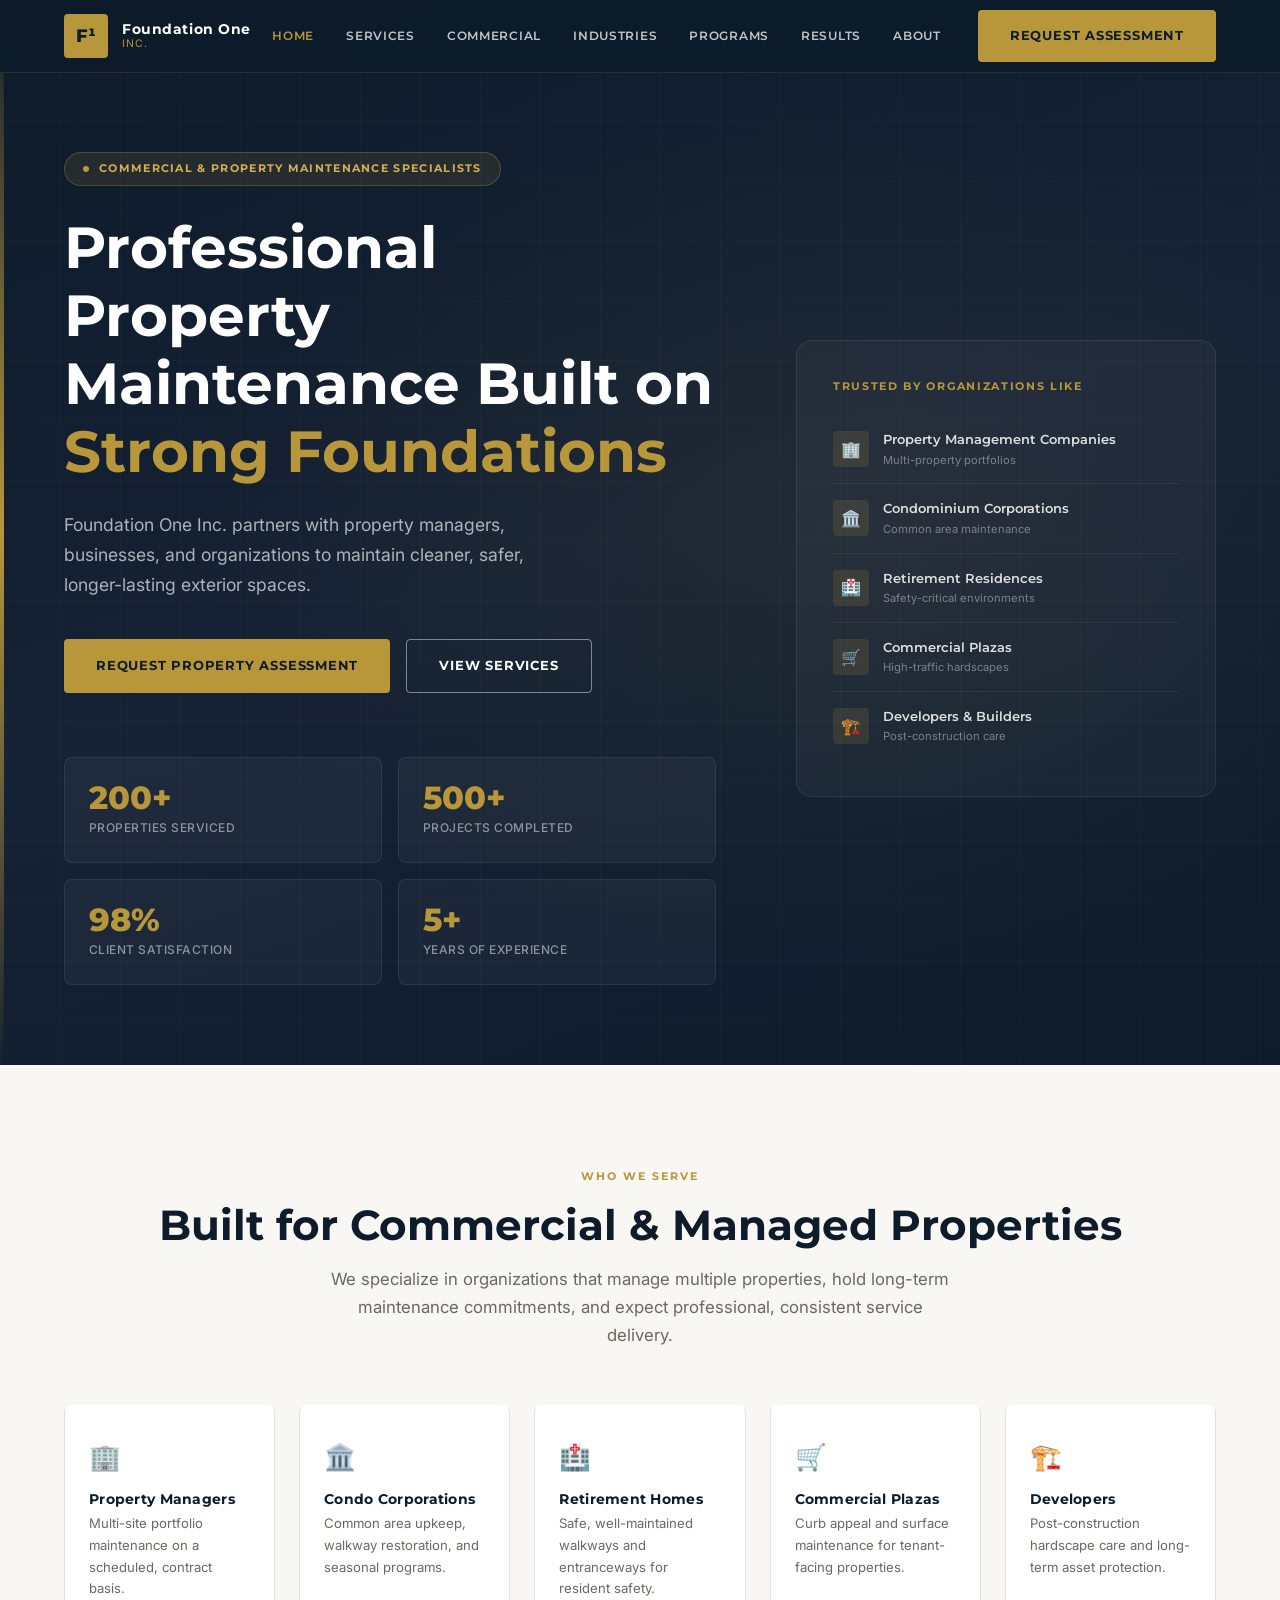
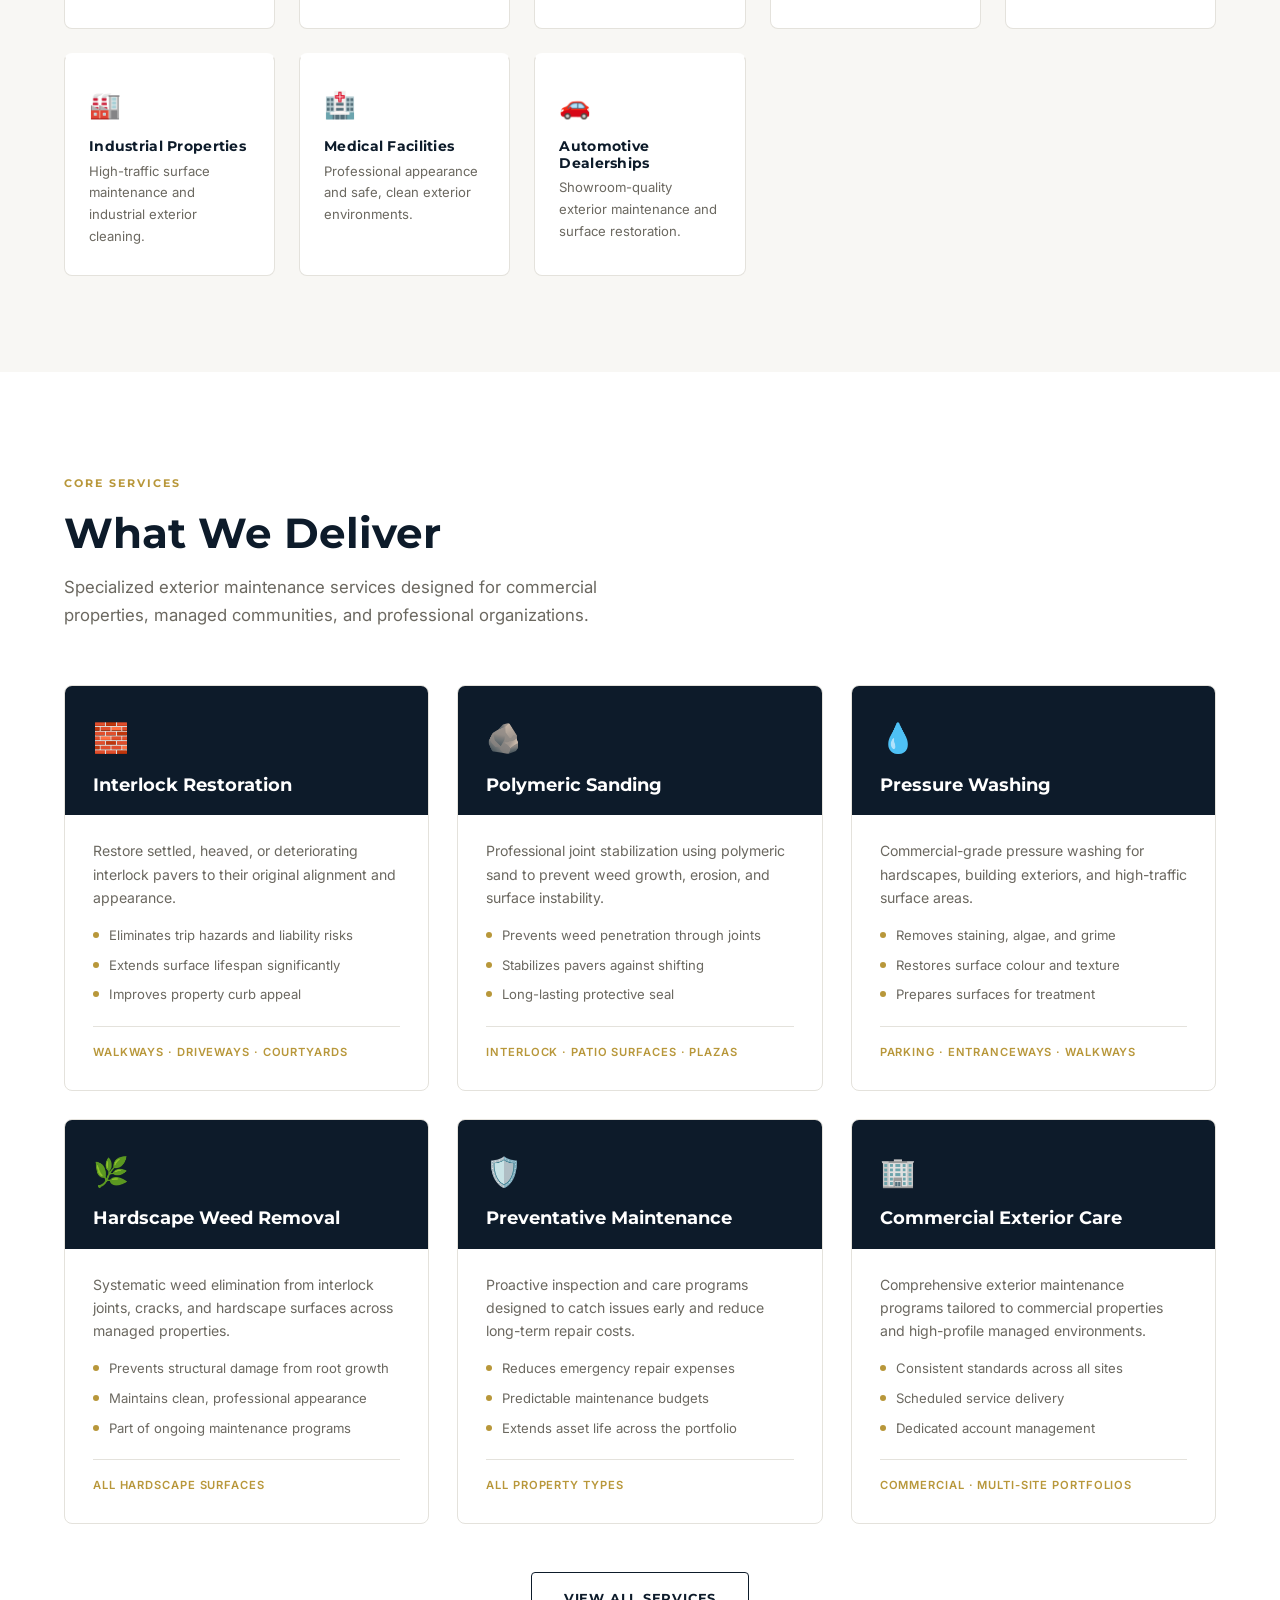
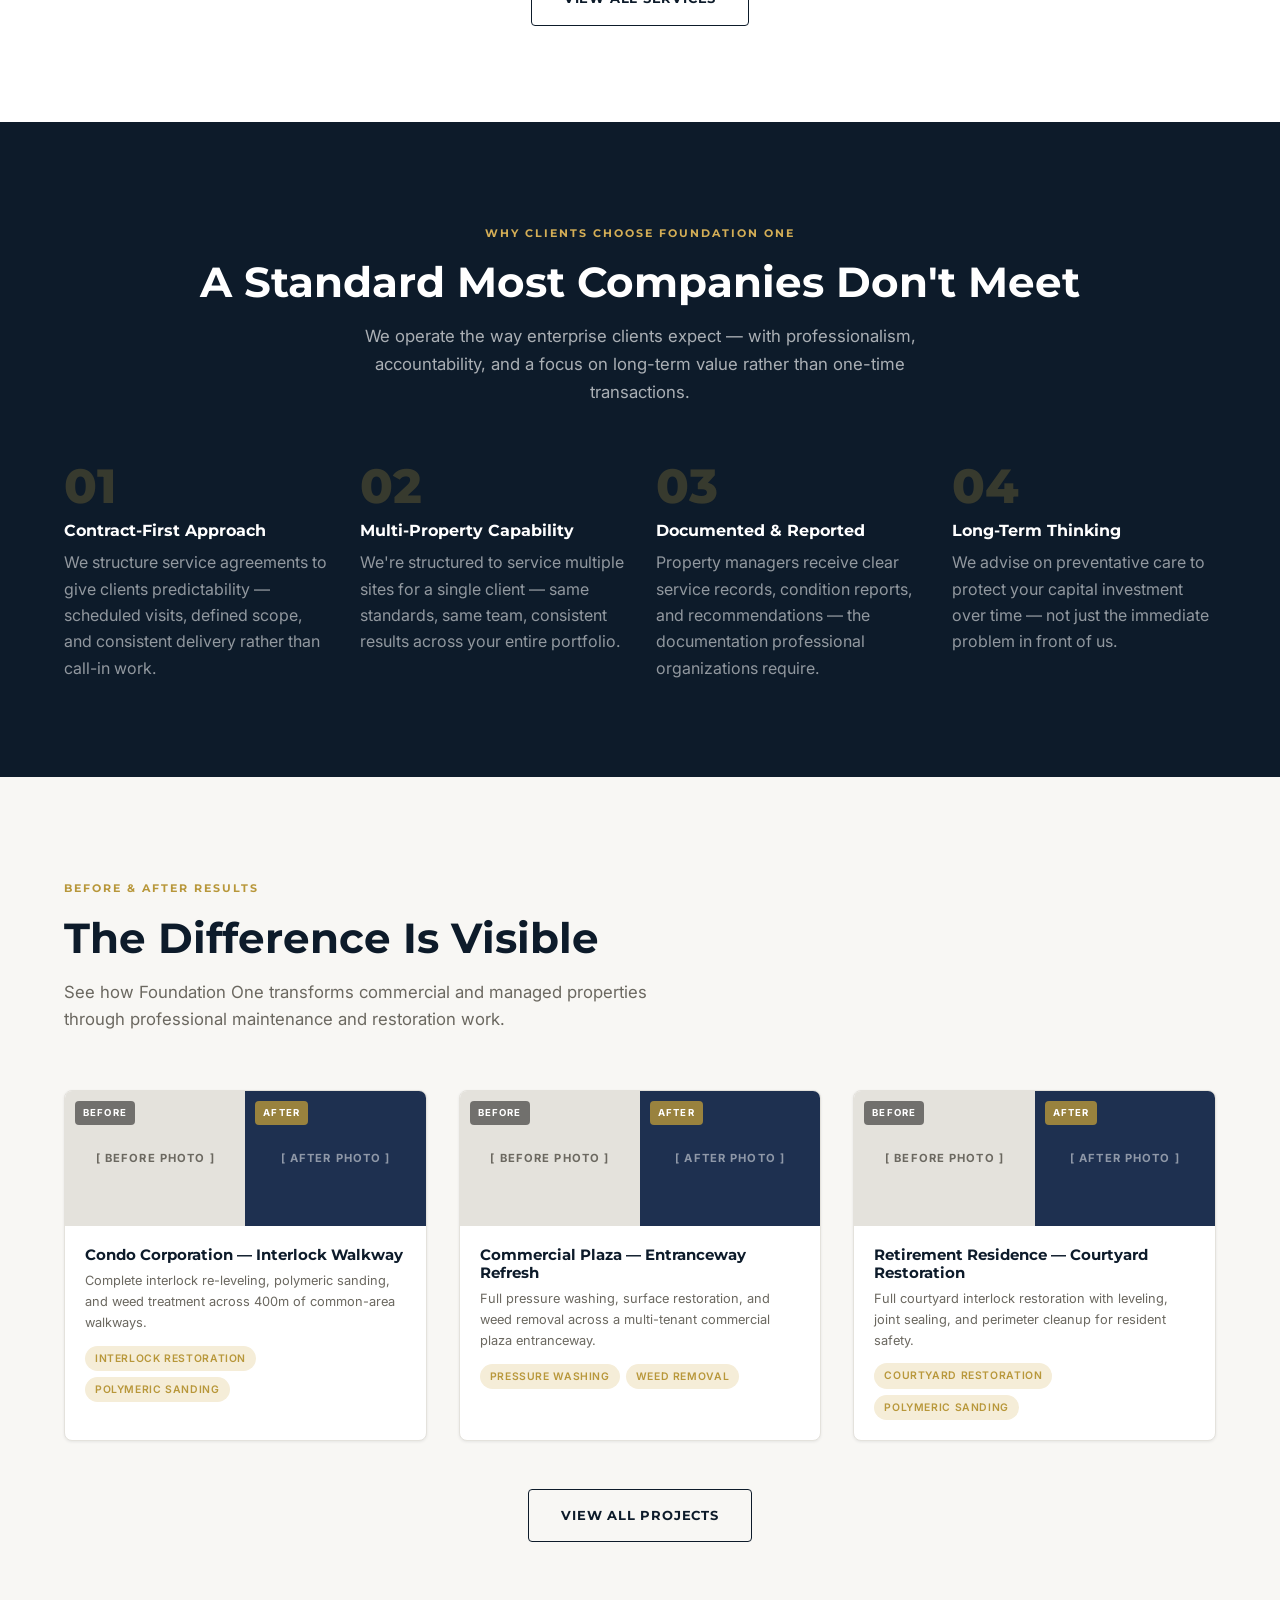
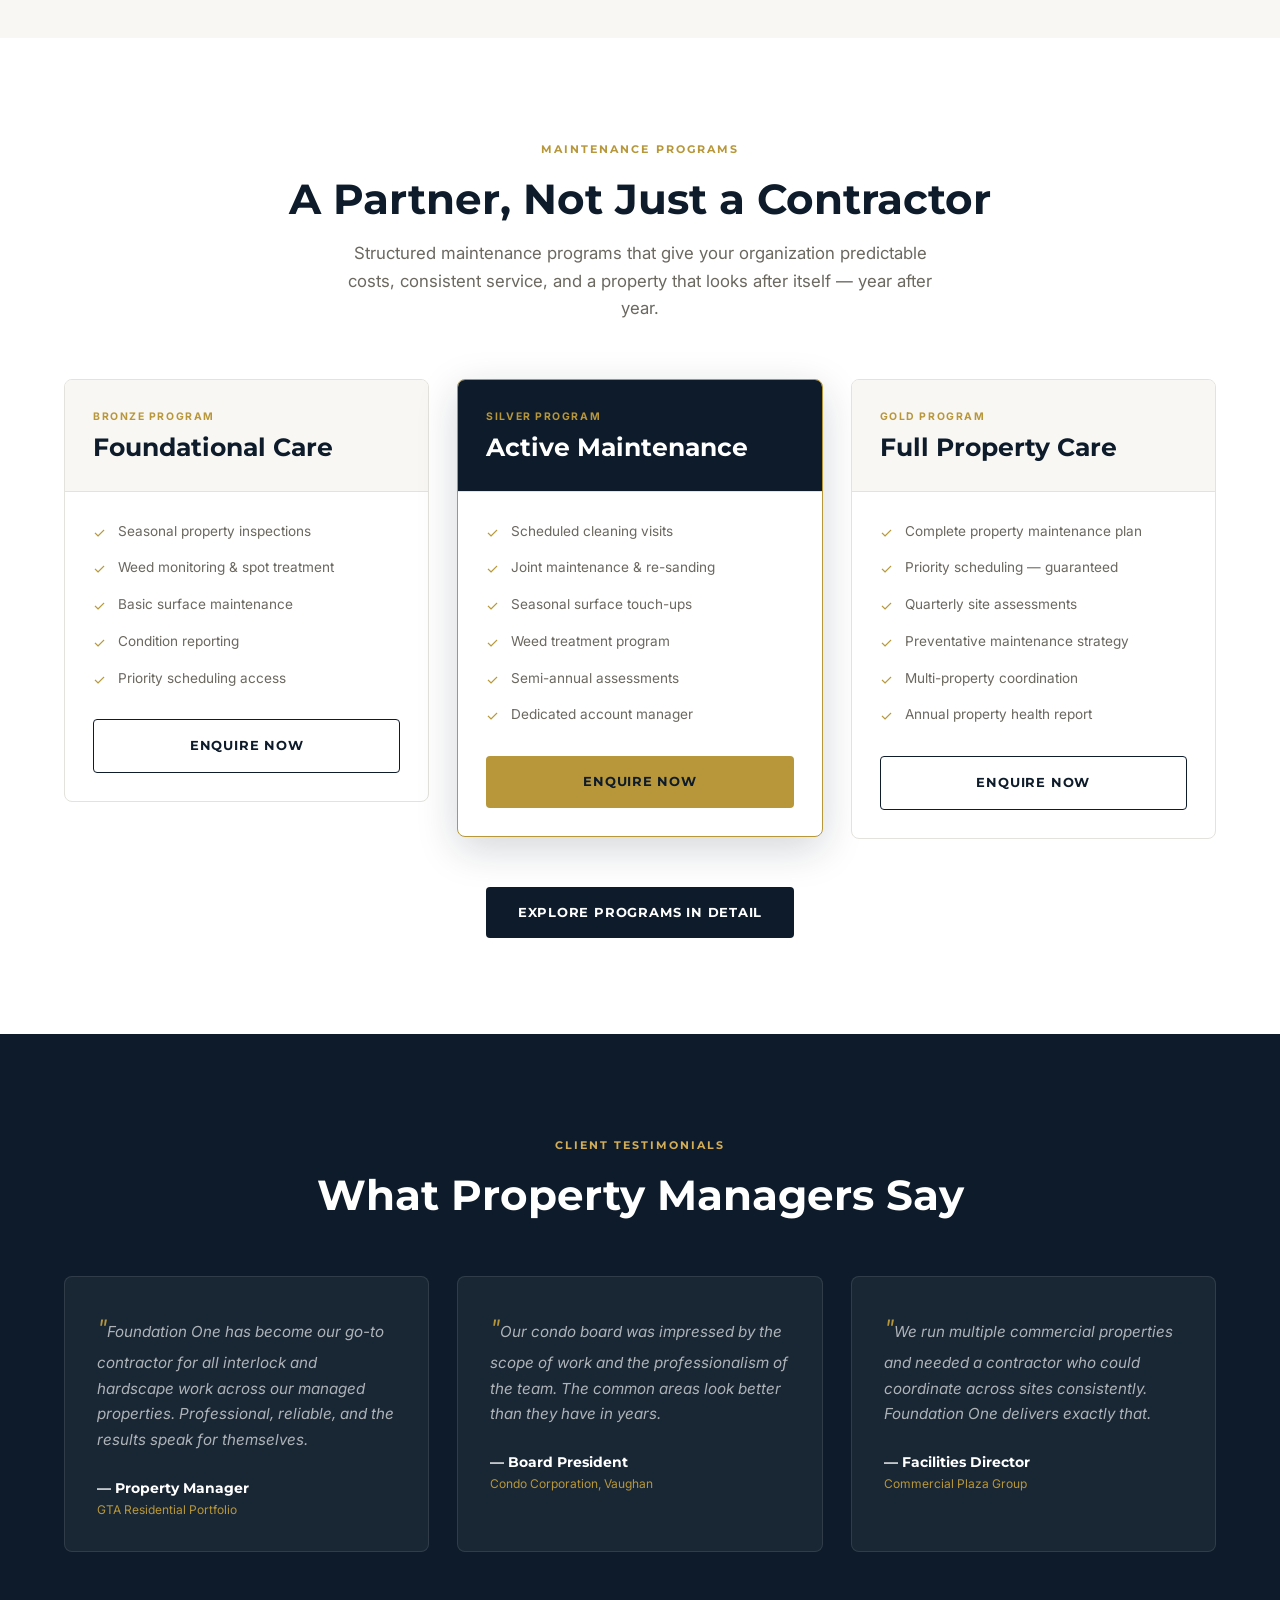
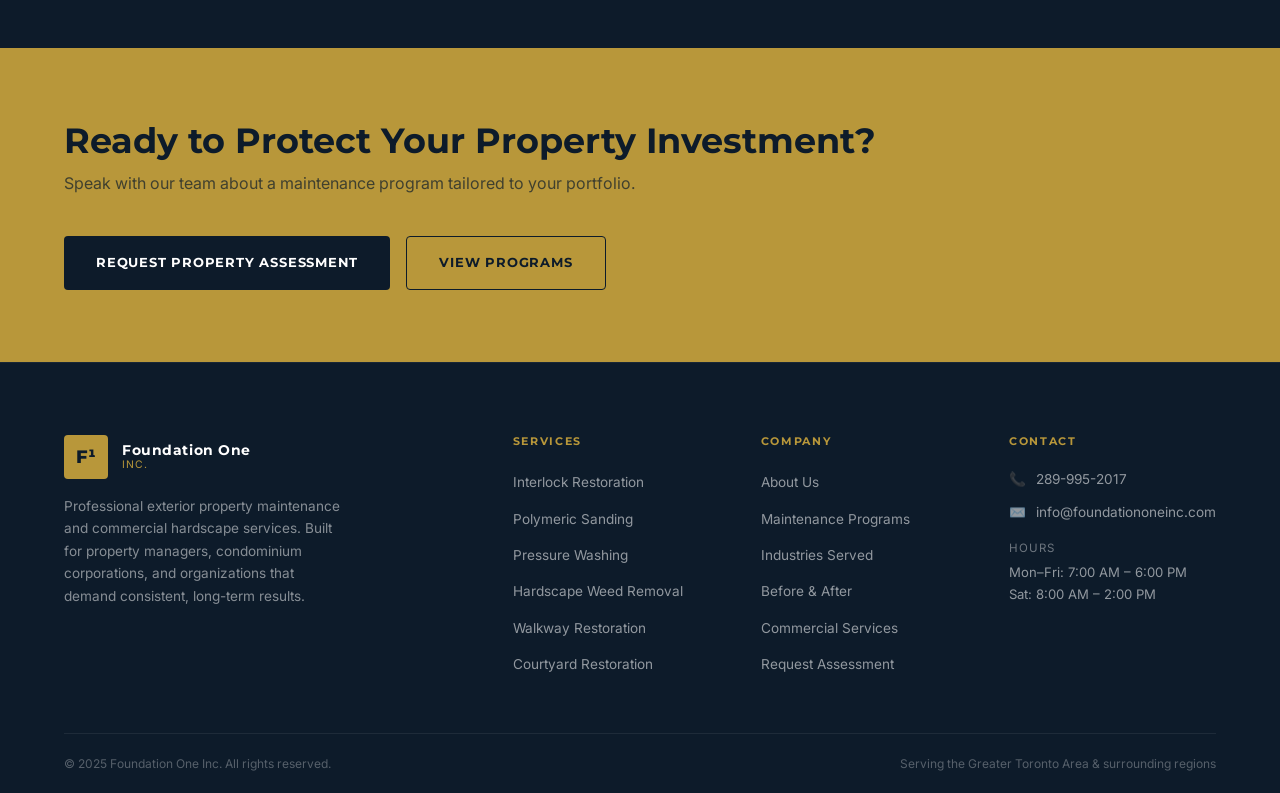
==== index.html @ 27615ef2 "Add files via upload" ====
<!DOCTYPE html>
<html lang="en">
<head>
  <meta charset="UTF-8" />
  <meta name="viewport" content="width=device-width, initial-scale=1.0" />
  <title>Foundation One Inc. — Professional Commercial Property Maintenance</title>
  <meta name="description" content="Foundation One Inc. partners with property managers, condominium corporations, and commercial organizations to deliver professional exterior maintenance and hardscape restoration." />
  <link rel="stylesheet" href="css/style.css" />
</head>
<body>

  <!-- Navigation -->
  <div id="nav-placeholder"></div>

  <!-- ══════════════════════════════════════
       HERO
  ══════════════════════════════════════ -->
  <section class="hero">
    <div class="hero__bg"></div>
    <div class="hero__grid-overlay"></div>
    <div class="hero__accent-bar"></div>
    <div class="container">
      <div class="hero__inner">
        <div class="hero__content">
          <div class="hero__badge">
            <div class="hero__badge-dot"></div>
            <span>Commercial &amp; Property Maintenance Specialists</span>
          </div>
          <h1>Professional Property Maintenance Built on <em>Strong Foundations</em></h1>
          <p class="hero__sub">Foundation One Inc. partners with property managers, businesses, and organizations to maintain cleaner, safer, longer-lasting exterior spaces.</p>
          <div class="hero__actions">
            <a href="contact.html" class="btn btn-primary">Request Property Assessment</a>
            <a href="services.html" class="btn btn-outline">View Services</a>
          </div>
          <div class="hero__stats">
            <div class="hero__stat">
              <div class="hero__stat-num">200+</div>
              <div class="hero__stat-label">Properties Serviced</div>
            </div>
            <div class="hero__stat">
              <div class="hero__stat-num">500+</div>
              <div class="hero__stat-label">Projects Completed</div>
            </div>
            <div class="hero__stat">
              <div class="hero__stat-num">98%</div>
              <div class="hero__stat-label">Client Satisfaction</div>
            </div>
            <div class="hero__stat">
              <div class="hero__stat-num">5+</div>
              <div class="hero__stat-label">Years of Experience</div>
            </div>
          </div>
        </div>
        <div class="hero__panel">
          <div class="hero__panel-title">Trusted By Organizations Like</div>
          <div class="hero__client-list">
            <div class="hero__client-item">
              <div class="hero__client-icon">🏢</div>
              <div>
                <div class="hero__client-name">Property Management Companies</div>
                <div class="hero__client-type">Multi-property portfolios</div>
              </div>
            </div>
            <div class="hero__client-item">
              <div class="hero__client-icon">🏛️</div>
              <div>
                <div class="hero__client-name">Condominium Corporations</div>
                <div class="hero__client-type">Common area maintenance</div>
              </div>
            </div>
            <div class="hero__client-item">
              <div class="hero__client-icon">🏥</div>
              <div>
                <div class="hero__client-name">Retirement Residences</div>
                <div class="hero__client-type">Safety-critical environments</div>
              </div>
            </div>
            <div class="hero__client-item">
              <div class="hero__client-icon">🛒</div>
              <div>
                <div class="hero__client-name">Commercial Plazas</div>
                <div class="hero__client-type">High-traffic hardscapes</div>
              </div>
            </div>
            <div class="hero__client-item">
              <div class="hero__client-icon">🏗️</div>
              <div>
                <div class="hero__client-name">Developers &amp; Builders</div>
                <div class="hero__client-type">Post-construction care</div>
              </div>
            </div>
          </div>
        </div>
      </div>
    </div>
  </section>

  <!-- ══════════════════════════════════════
       WHO WE SERVE
  ══════════════════════════════════════ -->
  <section class="section section--gray">
    <div class="container">
      <div class="section-header section-header--center reveal">
        <span class="eyebrow">Who We Serve</span>
        <h2>Built for Commercial &amp; Managed Properties</h2>
        <p>We specialize in organizations that manage multiple properties, hold long-term maintenance commitments, and expect professional, consistent service delivery.</p>
      </div>
      <div class="serve-grid">
        <div class="serve-card reveal reveal-delay-1">
          <div class="serve-card__icon">🏢</div>
          <h4>Property Managers</h4>
          <p>Multi-site portfolio maintenance on a scheduled, contract basis.</p>
        </div>
        <div class="serve-card reveal reveal-delay-2">
          <div class="serve-card__icon">🏛️</div>
          <h4>Condo Corporations</h4>
          <p>Common area upkeep, walkway restoration, and seasonal programs.</p>
        </div>
        <div class="serve-card reveal reveal-delay-3">
          <div class="serve-card__icon">🏥</div>
          <h4>Retirement Homes</h4>
          <p>Safe, well-maintained walkways and entranceways for resident safety.</p>
        </div>
        <div class="serve-card reveal reveal-delay-4">
          <div class="serve-card__icon">🛒</div>
          <h4>Commercial Plazas</h4>
          <p>Curb appeal and surface maintenance for tenant-facing properties.</p>
        </div>
        <div class="serve-card reveal reveal-delay-1">
          <div class="serve-card__icon">🏗️</div>
          <h4>Developers</h4>
          <p>Post-construction hardscape care and long-term asset protection.</p>
        </div>
        <div class="serve-card reveal reveal-delay-2">
          <div class="serve-card__icon">🏭</div>
          <h4>Industrial Properties</h4>
          <p>High-traffic surface maintenance and industrial exterior cleaning.</p>
        </div>
        <div class="serve-card reveal reveal-delay-3">
          <div class="serve-card__icon">🏥</div>
          <h4>Medical Facilities</h4>
          <p>Professional appearance and safe, clean exterior environments.</p>
        </div>
        <div class="serve-card reveal reveal-delay-4">
          <div class="serve-card__icon">🚗</div>
          <h4>Automotive Dealerships</h4>
          <p>Showroom-quality exterior maintenance and surface restoration.</p>
        </div>
      </div>
    </div>
  </section>

  <!-- ══════════════════════════════════════
       CORE SERVICES
  ══════════════════════════════════════ -->
  <section class="section">
    <div class="container">
      <div class="section-header reveal">
        <span class="eyebrow">Core Services</span>
        <h2>What We Deliver</h2>
        <p>Specialized exterior maintenance services designed for commercial properties, managed communities, and professional organizations.</p>
      </div>
      <div class="services-grid">
        <div class="service-card reveal reveal-delay-1">
          <div class="service-card__header">
            <div class="service-card__icon">🧱</div>
            <h3>Interlock Restoration</h3>
          </div>
          <div class="service-card__body">
            <p>Restore settled, heaved, or deteriorating interlock pavers to their original alignment and appearance.</p>
            <ul class="service-card__benefits">
              <li>Eliminates trip hazards and liability risks</li>
              <li>Extends surface lifespan significantly</li>
              <li>Improves property curb appeal</li>
            </ul>
            <div class="service-card__tag">Walkways · Driveways · Courtyards</div>
          </div>
        </div>
        <div class="service-card reveal reveal-delay-2">
          <div class="service-card__header">
            <div class="service-card__icon">🪨</div>
            <h3>Polymeric Sanding</h3>
          </div>
          <div class="service-card__body">
            <p>Professional joint stabilization using polymeric sand to prevent weed growth, erosion, and surface instability.</p>
            <ul class="service-card__benefits">
              <li>Prevents weed penetration through joints</li>
              <li>Stabilizes pavers against shifting</li>
              <li>Long-lasting protective seal</li>
            </ul>
            <div class="service-card__tag">Interlock · Patio Surfaces · Plazas</div>
          </div>
        </div>
        <div class="service-card reveal reveal-delay-3">
          <div class="service-card__header">
            <div class="service-card__icon">💧</div>
            <h3>Pressure Washing</h3>
          </div>
          <div class="service-card__body">
            <p>Commercial-grade pressure washing for hardscapes, building exteriors, and high-traffic surface areas.</p>
            <ul class="service-card__benefits">
              <li>Removes staining, algae, and grime</li>
              <li>Restores surface colour and texture</li>
              <li>Prepares surfaces for treatment</li>
            </ul>
            <div class="service-card__tag">Parking · Entranceways · Walkways</div>
          </div>
        </div>
        <div class="service-card reveal reveal-delay-1">
          <div class="service-card__header">
            <div class="service-card__icon">🌿</div>
            <h3>Hardscape Weed Removal</h3>
          </div>
          <div class="service-card__body">
            <p>Systematic weed elimination from interlock joints, cracks, and hardscape surfaces across managed properties.</p>
            <ul class="service-card__benefits">
              <li>Prevents structural damage from root growth</li>
              <li>Maintains clean, professional appearance</li>
              <li>Part of ongoing maintenance programs</li>
            </ul>
            <div class="service-card__tag">All Hardscape Surfaces</div>
          </div>
        </div>
        <div class="service-card reveal reveal-delay-2">
          <div class="service-card__header">
            <div class="service-card__icon">🛡️</div>
            <h3>Preventative Maintenance</h3>
          </div>
          <div class="service-card__body">
            <p>Proactive inspection and care programs designed to catch issues early and reduce long-term repair costs.</p>
            <ul class="service-card__benefits">
              <li>Reduces emergency repair expenses</li>
              <li>Predictable maintenance budgets</li>
              <li>Extends asset life across the portfolio</li>
            </ul>
            <div class="service-card__tag">All Property Types</div>
          </div>
        </div>
        <div class="service-card reveal reveal-delay-3">
          <div class="service-card__header">
            <div class="service-card__icon">🏢</div>
            <h3>Commercial Exterior Care</h3>
          </div>
          <div class="service-card__body">
            <p>Comprehensive exterior maintenance programs tailored to commercial properties and high-profile managed environments.</p>
            <ul class="service-card__benefits">
              <li>Consistent standards across all sites</li>
              <li>Scheduled service delivery</li>
              <li>Dedicated account management</li>
            </ul>
            <div class="service-card__tag">Commercial · Multi-Site Portfolios</div>
          </div>
        </div>
      </div>
      <div style="text-align:center; margin-top:48px;" class="reveal">
        <a href="services.html" class="btn btn-outline-navy">View All Services</a>
      </div>
    </div>
  </section>

  <!-- ══════════════════════════════════════
       WHY CHOOSE
  ══════════════════════════════════════ -->
  <section class="section section--dark">
    <div class="container">
      <div class="section-header section-header--center reveal">
        <span class="eyebrow">Why Clients Choose Foundation One</span>
        <h2>A Standard Most Companies Don't Meet</h2>
        <p>We operate the way enterprise clients expect — with professionalism, accountability, and a focus on long-term value rather than one-time transactions.</p>
      </div>
      <div class="why-grid">
        <div class="why-item reveal reveal-delay-1">
          <div class="why-item__num">01</div>
          <h4>Contract-First Approach</h4>
          <p style="color:rgba(255,255,255,0.55);">We structure service agreements to give clients predictability — scheduled visits, defined scope, and consistent delivery rather than call-in work.</p>
        </div>
        <div class="why-item reveal reveal-delay-2">
          <div class="why-item__num">02</div>
          <h4>Multi-Property Capability</h4>
          <p style="color:rgba(255,255,255,0.55);">We're structured to service multiple sites for a single client — same standards, same team, consistent results across your entire portfolio.</p>
        </div>
        <div class="why-item reveal reveal-delay-3">
          <div class="why-item__num">03</div>
          <h4>Documented &amp; Reported</h4>
          <p style="color:rgba(255,255,255,0.55);">Property managers receive clear service records, condition reports, and recommendations — the documentation professional organizations require.</p>
        </div>
        <div class="why-item reveal reveal-delay-4">
          <div class="why-item__num">04</div>
          <h4>Long-Term Thinking</h4>
          <p style="color:rgba(255,255,255,0.55);">We advise on preventative care to protect your capital investment over time — not just the immediate problem in front of us.</p>
        </div>
      </div>
    </div>
  </section>

  <!-- ══════════════════════════════════════
       BEFORE & AFTER PREVIEW
  ══════════════════════════════════════ -->
  <section class="section section--gray">
    <div class="container">
      <div class="section-header reveal">
        <span class="eyebrow">Before &amp; After Results</span>
        <h2>The Difference Is Visible</h2>
        <p>See how Foundation One transforms commercial and managed properties through professional maintenance and restoration work.</p>
      </div>
      <div class="ba-grid">
        <div class="ba-card reveal reveal-delay-1">
          <div class="ba-card__images">
            <div class="ba-card__img ba-card__img--before">
              <span class="ba-label">Before</span>
              [ Before Photo ]
            </div>
            <div class="ba-card__img ba-card__img--after">
              <span class="ba-label ba-label--after">After</span>
              [ After Photo ]
            </div>
          </div>
          <div class="ba-card__info">
            <h4>Condo Corporation — Interlock Walkway</h4>
            <p>Complete interlock re-leveling, polymeric sanding, and weed treatment across 400m of common-area walkways.</p>
            <div class="ba-card__services">
              <span class="ba-tag">Interlock Restoration</span>
              <span class="ba-tag">Polymeric Sanding</span>
            </div>
          </div>
        </div>
        <div class="ba-card reveal reveal-delay-2">
          <div class="ba-card__images">
            <div class="ba-card__img ba-card__img--before">
              <span class="ba-label">Before</span>
              [ Before Photo ]
            </div>
            <div class="ba-card__img ba-card__img--after">
              <span class="ba-label ba-label--after">After</span>
              [ After Photo ]
            </div>
          </div>
          <div class="ba-card__info">
            <h4>Commercial Plaza — Entranceway Refresh</h4>
            <p>Full pressure washing, surface restoration, and weed removal across a multi-tenant commercial plaza entranceway.</p>
            <div class="ba-card__services">
              <span class="ba-tag">Pressure Washing</span>
              <span class="ba-tag">Weed Removal</span>
            </div>
          </div>
        </div>
        <div class="ba-card reveal reveal-delay-3">
          <div class="ba-card__images">
            <div class="ba-card__img ba-card__img--before">
              <span class="ba-label">Before</span>
              [ Before Photo ]
            </div>
            <div class="ba-card__img ba-card__img--after">
              <span class="ba-label ba-label--after">After</span>
              [ After Photo ]
            </div>
          </div>
          <div class="ba-card__info">
            <h4>Retirement Residence — Courtyard Restoration</h4>
            <p>Full courtyard interlock restoration with leveling, joint sealing, and perimeter cleanup for resident safety.</p>
            <div class="ba-card__services">
              <span class="ba-tag">Courtyard Restoration</span>
              <span class="ba-tag">Polymeric Sanding</span>
            </div>
          </div>
        </div>
      </div>
      <div style="text-align:center; margin-top:48px;" class="reveal">
        <a href="results.html" class="btn btn-outline-navy">View All Projects</a>
      </div>
    </div>
  </section>

  <!-- ══════════════════════════════════════
       MAINTENANCE PROGRAMS
  ══════════════════════════════════════ -->
  <section class="section">
    <div class="container">
      <div class="section-header section-header--center reveal">
        <span class="eyebrow">Maintenance Programs</span>
        <h2>A Partner, Not Just a Contractor</h2>
        <p>Structured maintenance programs that give your organization predictable costs, consistent service, and a property that looks after itself — year after year.</p>
      </div>
      <div class="programs-grid">
        <div class="program-card reveal reveal-delay-1">
          <div class="program-card__header">
            <div class="program-card__tier">Bronze Program</div>
            <h3>Foundational Care</h3>
          </div>
          <div class="program-card__body">
            <ul class="program-card__features">
              <li><span class="check">✓</span> Seasonal property inspections</li>
              <li><span class="check">✓</span> Weed monitoring &amp; spot treatment</li>
              <li><span class="check">✓</span> Basic surface maintenance</li>
              <li><span class="check">✓</span> Condition reporting</li>
              <li><span class="check">✓</span> Priority scheduling access</li>
            </ul>
          </div>
          <div class="program-card__cta">
            <a href="contact.html" class="btn btn-outline-navy" style="width:100%;justify-content:center;">Enquire Now</a>
          </div>
        </div>
        <div class="program-card program-card--featured reveal reveal-delay-2">
          <div class="program-card__header">
            <div class="program-card__tier">Silver Program</div>
            <h3>Active Maintenance</h3>
          </div>
          <div class="program-card__body">
            <ul class="program-card__features">
              <li><span class="check">✓</span> Scheduled cleaning visits</li>
              <li><span class="check">✓</span> Joint maintenance &amp; re-sanding</li>
              <li><span class="check">✓</span> Seasonal surface touch-ups</li>
              <li><span class="check">✓</span> Weed treatment program</li>
              <li><span class="check">✓</span> Semi-annual assessments</li>
              <li><span class="check">✓</span> Dedicated account manager</li>
            </ul>
          </div>
          <div class="program-card__cta">
            <a href="contact.html" class="btn btn-primary" style="width:100%;justify-content:center;">Enquire Now</a>
          </div>
        </div>
        <div class="program-card reveal reveal-delay-3">
          <div class="program-card__header">
            <div class="program-card__tier">Gold Program</div>
            <h3>Full Property Care</h3>
          </div>
          <div class="program-card__body">
            <ul class="program-card__features">
              <li><span class="check">✓</span> Complete property maintenance plan</li>
              <li><span class="check">✓</span> Priority scheduling — guaranteed</li>
              <li><span class="check">✓</span> Quarterly site assessments</li>
              <li><span class="check">✓</span> Preventative maintenance strategy</li>
              <li><span class="check">✓</span> Multi-property coordination</li>
              <li><span class="check">✓</span> Annual property health report</li>
            </ul>
          </div>
          <div class="program-card__cta">
            <a href="contact.html" class="btn btn-outline-navy" style="width:100%;justify-content:center;">Enquire Now</a>
          </div>
        </div>
      </div>
      <div style="text-align:center; margin-top:48px;" class="reveal">
        <a href="programs.html" class="btn btn-dark">Explore Programs in Detail</a>
      </div>
    </div>
  </section>

  <!-- ══════════════════════════════════════
       TESTIMONIALS
  ══════════════════════════════════════ -->
  <section class="section section--dark">
    <div class="container">
      <div class="section-header section-header--center reveal">
        <span class="eyebrow">Client Testimonials</span>
        <h2>What Property Managers Say</h2>
      </div>
      <div class="testimonials-grid">
        <div class="testimonial-card reveal reveal-delay-1">
          <p class="testimonial-card__quote">Foundation One has become our go-to contractor for all interlock and hardscape work across our managed properties. Professional, reliable, and the results speak for themselves.</p>
          <div class="testimonial-card__author">
            <div class="testimonial-card__name">— Property Manager</div>
            <div class="testimonial-card__title">GTA Residential Portfolio</div>
          </div>
        </div>
        <div class="testimonial-card reveal reveal-delay-2">
          <p class="testimonial-card__quote">Our condo board was impressed by the scope of work and the professionalism of the team. The common areas look better than they have in years.</p>
          <div class="testimonial-card__author">
            <div class="testimonial-card__name">— Board President</div>
            <div class="testimonial-card__title">Condo Corporation, Vaughan</div>
          </div>
        </div>
        <div class="testimonial-card reveal reveal-delay-3">
          <p class="testimonial-card__quote">We run multiple commercial properties and needed a contractor who could coordinate across sites consistently. Foundation One delivers exactly that.</p>
          <div class="testimonial-card__author">
            <div class="testimonial-card__name">— Facilities Director</div>
            <div class="testimonial-card__title">Commercial Plaza Group</div>
          </div>
        </div>
      </div>
    </div>
  </section>

  <!-- ══════════════════════════════════════
       CTA BANNER
  ══════════════════════════════════════ -->
  <section class="cta-banner">
    <div class="container">
      <div class="cta-banner__inner">
        <div>
          <h2>Ready to Protect Your Property Investment?</h2>
          <p>Speak with our team about a maintenance program tailored to your portfolio.</p>
        </div>
        <div style="display:flex; gap:16px; flex-wrap:wrap;">
          <a href="contact.html" class="btn btn-dark">Request Property Assessment</a>
          <a href="programs.html" class="btn btn-outline-navy" style="border-color:var(--navy);">View Programs</a>
        </div>
      </div>
    </div>
  </section>

  <!-- Footer -->
  <div id="footer-placeholder"></div>

  <script src="js/components.js"></script>
  <script src="js/main.js"></script>
</body>
</html>
---- css/style.css ----
/* ============================================================
   Foundation One Inc. — Main Stylesheet
   Brand: Navy · White · Muted Gold
   ============================================================ */

/* ── Google Fonts ── */
@import url('https://fonts.googleapis.com/css2?family=Montserrat:wght@300;400;500;600;700;800&family=Inter:wght@300;400;500;600&display=swap');

/* ── Design Tokens ── */
:root {
  --navy:        #0D1B2A;
  --navy-mid:    #162235;
  --navy-light:  #1E3050;
  --gold:        #B8973A;
  --gold-light:  #D4AE56;
  --gold-pale:   #F5EDD8;
  --white:       #FFFFFF;
  --off-white:   #F8F7F4;
  --gray-100:    #F2F1EE;
  --gray-200:    #E4E2DC;
  --gray-400:    #9E9B93;
  --gray-600:    #6B6860;
  --gray-800:    #3A3834;

  --font-display: 'Montserrat', sans-serif;
  --font-body:    'Inter', sans-serif;

  --radius-sm:  4px;
  --radius-md:  8px;
  --radius-lg:  16px;

  --shadow-sm:  0 1px 3px rgba(13,27,42,0.08);
  --shadow-md:  0 4px 16px rgba(13,27,42,0.12);
  --shadow-lg:  0 12px 40px rgba(13,27,42,0.18);

  --transition: 0.25s ease;

  --max-w: 1200px;
  --section-py: 96px;
}

/* ── Reset ── */
*, *::before, *::after { box-sizing: border-box; margin: 0; padding: 0; }
html { scroll-behavior: smooth; }
body {
  font-family: var(--font-body);
  font-size: 16px;
  line-height: 1.65;
  color: var(--gray-800);
  background: var(--white);
  -webkit-font-smoothing: antialiased;
}
img { max-width: 100%; display: block; }
a { color: inherit; text-decoration: none; }
ul, ol { list-style: none; }
button { cursor: pointer; border: none; background: none; font: inherit; }

/* ── Typography Scale ── */
h1, h2, h3, h4, h5 {
  font-family: var(--font-display);
  font-weight: 700;
  line-height: 1.18;
  color: var(--navy);
}
h1 { font-size: clamp(2.2rem, 5vw, 3.6rem); }
h2 { font-size: clamp(1.7rem, 3.5vw, 2.6rem); }
h3 { font-size: clamp(1.2rem, 2vw, 1.55rem); }
h4 { font-size: 1.1rem; }
p  { color: var(--gray-600); }

.eyebrow {
  display: inline-block;
  font-family: var(--font-display);
  font-size: 0.7rem;
  font-weight: 700;
  letter-spacing: 0.18em;
  text-transform: uppercase;
  color: var(--gold);
  margin-bottom: 1rem;
}

/* ── Layout ── */
.container {
  width: 100%;
  max-width: var(--max-w);
  margin: 0 auto;
  padding: 0 24px;
}

.section {
  padding: var(--section-py) 0;
}
.section--dark {
  background: var(--navy);
}
.section--dark h2,
.section--dark h3,
.section--dark h4 { color: var(--white); }
.section--dark p   { color: rgba(255,255,255,0.65); }
.section--dark .eyebrow { color: var(--gold-light); }

.section--gray { background: var(--off-white); }
.section--gold-pale { background: var(--gold-pale); }

/* ── Buttons ── */
.btn {
  display: inline-flex;
  align-items: center;
  gap: 8px;
  font-family: var(--font-display);
  font-size: 0.82rem;
  font-weight: 700;
  letter-spacing: 0.06em;
  text-transform: uppercase;
  padding: 15px 32px;
  border-radius: var(--radius-sm);
  transition: var(--transition);
  white-space: nowrap;
}
.btn-primary {
  background: var(--gold);
  color: var(--navy);
}
.btn-primary:hover { background: var(--gold-light); transform: translateY(-1px); box-shadow: var(--shadow-md); }

.btn-outline {
  background: transparent;
  color: var(--white);
  border: 1.5px solid rgba(255,255,255,0.45);
}
.btn-outline:hover { border-color: var(--gold); color: var(--gold); }

.btn-outline-navy {
  background: transparent;
  color: var(--navy);
  border: 1.5px solid var(--navy);
}
.btn-outline-navy:hover { background: var(--navy); color: var(--white); }

.btn-dark {
  background: var(--navy);
  color: var(--white);
}
.btn-dark:hover { background: var(--navy-light); transform: translateY(-1px); }

/* ── Navigation ── */
.navbar {
  position: fixed;
  top: 0; left: 0; right: 0;
  z-index: 1000;
  background: rgba(13,27,42,0.97);
  backdrop-filter: blur(12px);
  border-bottom: 1px solid rgba(184,151,58,0.15);
  transition: var(--transition);
}
.navbar__inner {
  display: flex;
  align-items: center;
  justify-content: space-between;
  height: 72px;
}
.navbar__logo {
  display: flex;
  align-items: center;
  gap: 14px;
  text-decoration: none;
}
.logo-mark {
  width: 44px; height: 44px;
  background: var(--gold);
  border-radius: var(--radius-sm);
  display: flex;
  align-items: center;
  justify-content: center;
  flex-shrink: 0;
}
.logo-mark span {
  font-family: var(--font-display);
  font-weight: 800;
  font-size: 1.1rem;
  color: var(--navy);
  letter-spacing: -0.02em;
}
.logo-text {
  display: flex;
  flex-direction: column;
  line-height: 1.1;
}
.logo-text strong {
  font-family: var(--font-display);
  font-size: 0.9rem;
  font-weight: 700;
  color: var(--white);
  letter-spacing: 0.04em;
}
.logo-text small {
  font-size: 0.65rem;
  color: var(--gold);
  letter-spacing: 0.1em;
  text-transform: uppercase;
}

.navbar__nav {
  display: flex;
  align-items: center;
  gap: 8px;
}
.navbar__nav a {
  font-family: var(--font-display);
  font-size: 0.75rem;
  font-weight: 600;
  letter-spacing: 0.06em;
  text-transform: uppercase;
  color: rgba(255,255,255,0.75);
  padding: 8px 12px;
  border-radius: var(--radius-sm);
  transition: var(--transition);
}
.navbar__nav a:hover { color: var(--white); }
.navbar__nav a.active { color: var(--gold); }

.navbar__cta { margin-left: 16px; }

/* Hamburger */
.navbar__hamburger {
  display: none;
  flex-direction: column;
  gap: 5px;
  padding: 8px;
}
.navbar__hamburger span {
  display: block;
  width: 24px; height: 2px;
  background: var(--white);
  transition: var(--transition);
  border-radius: 2px;
}

/* Mobile Nav */
.navbar__mobile {
  display: none;
  flex-direction: column;
  background: var(--navy-mid);
  padding: 16px 24px 24px;
  border-top: 1px solid rgba(255,255,255,0.08);
}
.navbar__mobile.open { display: flex; }
.navbar__mobile a {
  font-family: var(--font-display);
  font-size: 0.82rem;
  font-weight: 600;
  letter-spacing: 0.05em;
  text-transform: uppercase;
  color: rgba(255,255,255,0.8);
  padding: 14px 0;
  border-bottom: 1px solid rgba(255,255,255,0.06);
  transition: var(--transition);
}
.navbar__mobile a:hover { color: var(--gold); }
.navbar__mobile .btn { margin-top: 16px; text-align: center; justify-content: center; }

/* ── Hero ── */
.hero {
  position: relative;
  min-height: 100vh;
  display: flex;
  align-items: center;
  background: var(--navy);
  overflow: hidden;
  padding-top: 72px;
}
.hero__bg {
  position: absolute;
  inset: 0;
  background:
    radial-gradient(ellipse 70% 60% at 65% 50%, rgba(184,151,58,0.07) 0%, transparent 70%),
    linear-gradient(160deg, #0D1B2A 0%, #162235 50%, #0D1B2A 100%);
}
.hero__grid-overlay {
  position: absolute;
  inset: 0;
  background-image:
    linear-gradient(rgba(184,151,58,0.04) 1px, transparent 1px),
    linear-gradient(90deg, rgba(184,151,58,0.04) 1px, transparent 1px);
  background-size: 60px 60px;
}
.hero__accent-bar {
  position: absolute;
  left: 0; top: 0; bottom: 0;
  width: 4px;
  background: linear-gradient(to bottom, transparent, var(--gold), transparent);
}
.hero__inner {
  position: relative;
  z-index: 1;
  display: grid;
  grid-template-columns: 1fr 420px;
  gap: 80px;
  align-items: center;
  padding: 80px 0;
}
.hero__badge {
  display: inline-flex;
  align-items: center;
  gap: 10px;
  background: rgba(184,151,58,0.12);
  border: 1px solid rgba(184,151,58,0.3);
  border-radius: 100px;
  padding: 7px 18px;
  margin-bottom: 28px;
}
.hero__badge span {
  font-family: var(--font-display);
  font-size: 0.68rem;
  font-weight: 700;
  letter-spacing: 0.12em;
  text-transform: uppercase;
  color: var(--gold-light);
}
.hero__badge-dot {
  width: 6px; height: 6px;
  border-radius: 50%;
  background: var(--gold);
}
.hero h1 { color: var(--white); margin-bottom: 24px; }
.hero h1 em {
  font-style: normal;
  color: var(--gold);
}
.hero__sub {
  font-size: 1.1rem;
  color: rgba(255,255,255,0.65);
  max-width: 520px;
  margin-bottom: 40px;
  line-height: 1.7;
}
.hero__actions {
  display: flex;
  gap: 16px;
  flex-wrap: wrap;
}
.hero__stats {
  display: grid;
  grid-template-columns: 1fr 1fr;
  gap: 16px;
  margin-top: 64px;
}
.hero__stat {
  background: rgba(255,255,255,0.04);
  border: 1px solid rgba(255,255,255,0.07);
  border-radius: var(--radius-md);
  padding: 24px;
}
.hero__stat-num {
  font-family: var(--font-display);
  font-size: 2rem;
  font-weight: 800;
  color: var(--gold);
  line-height: 1;
  margin-bottom: 4px;
}
.hero__stat-label {
  font-size: 0.75rem;
  font-weight: 500;
  color: rgba(255,255,255,0.5);
  letter-spacing: 0.04em;
  text-transform: uppercase;
}

/* Hero right panel */
.hero__panel {
  background: rgba(255,255,255,0.03);
  border: 1px solid rgba(255,255,255,0.08);
  border-radius: var(--radius-lg);
  padding: 36px;
}
.hero__panel-title {
  font-family: var(--font-display);
  font-size: 0.7rem;
  font-weight: 700;
  letter-spacing: 0.15em;
  text-transform: uppercase;
  color: var(--gold);
  margin-bottom: 20px;
}
.hero__client-list { display: flex; flex-direction: column; gap: 0; }
.hero__client-item {
  display: flex;
  align-items: center;
  gap: 14px;
  padding: 14px 0;
  border-bottom: 1px solid rgba(255,255,255,0.06);
}
.hero__client-item:last-child { border-bottom: none; }
.hero__client-icon {
  width: 36px; height: 36px;
  background: rgba(184,151,58,0.15);
  border-radius: var(--radius-sm);
  display: flex;
  align-items: center;
  justify-content: center;
  flex-shrink: 0;
  font-size: 1rem;
}
.hero__client-name {
  font-family: var(--font-display);
  font-size: 0.82rem;
  font-weight: 600;
  color: rgba(255,255,255,0.85);
}
.hero__client-type {
  font-size: 0.7rem;
  color: rgba(255,255,255,0.4);
}

/* ── Section Headers ── */
.section-header { margin-bottom: 56px; }
.section-header--center { text-align: center; }
.section-header p {
  margin-top: 16px;
  font-size: 1.05rem;
  max-width: 620px;
}
.section-header--center p { margin-left: auto; margin-right: auto; }

/* ── Who We Serve ── */
.serve-grid {
  display: grid;
  grid-template-columns: repeat(auto-fit, minmax(200px, 1fr));
  gap: 24px;
}
.serve-card {
  background: var(--white);
  border: 1px solid var(--gray-200);
  border-radius: var(--radius-md);
  padding: 28px 24px;
  transition: var(--transition);
  border-top: 3px solid transparent;
}
.serve-card:hover {
  border-top-color: var(--gold);
  box-shadow: var(--shadow-md);
  transform: translateY(-3px);
}
.serve-card__icon { font-size: 1.6rem; margin-bottom: 12px; }
.serve-card h4 {
  font-size: 0.88rem;
  font-weight: 700;
  letter-spacing: 0.02em;
  color: var(--navy);
  margin-bottom: 6px;
}
.serve-card p { font-size: 0.82rem; }

/* ── Service Cards ── */
.services-grid {
  display: grid;
  grid-template-columns: repeat(auto-fit, minmax(300px, 1fr));
  gap: 28px;
}
.service-card {
  background: var(--white);
  border: 1px solid var(--gray-200);
  border-radius: var(--radius-md);
  overflow: hidden;
  transition: var(--transition);
}
.service-card:hover { box-shadow: var(--shadow-lg); transform: translateY(-4px); }
.service-card__header {
  background: var(--navy);
  padding: 28px 28px 20px;
  position: relative;
}
.service-card__icon {
  font-size: 1.8rem;
  margin-bottom: 12px;
}
.service-card__header h3 { color: var(--white); font-size: 1.15rem; }
.service-card__body { padding: 24px 28px 28px; }
.service-card__body p { font-size: 0.88rem; margin-bottom: 16px; }
.service-card__benefits { display: flex; flex-direction: column; gap: 8px; margin-bottom: 20px; }
.service-card__benefits li {
  display: flex;
  align-items: flex-start;
  gap: 10px;
  font-size: 0.82rem;
  color: var(--gray-600);
}
.service-card__benefits li::before {
  content: '';
  width: 6px; height: 6px;
  background: var(--gold);
  border-radius: 50%;
  flex-shrink: 0;
  margin-top: 7px;
}
.service-card__tag {
  font-size: 0.7rem;
  font-weight: 600;
  color: var(--gold);
  letter-spacing: 0.08em;
  text-transform: uppercase;
  border-top: 1px solid var(--gray-200);
  padding-top: 16px;
}

/* ── Why Choose ── */
.why-grid {
  display: grid;
  grid-template-columns: repeat(auto-fit, minmax(240px, 1fr));
  gap: 32px;
}
.why-item { }
.why-item__num {
  font-family: var(--font-display);
  font-size: 3rem;
  font-weight: 800;
  color: rgba(184,151,58,0.25);
  line-height: 1;
  margin-bottom: 12px;
}
.why-item h4 { font-size: 1rem; margin-bottom: 8px; }

/* ── Before/After ── */
.ba-grid {
  display: grid;
  grid-template-columns: repeat(auto-fit, minmax(340px, 1fr));
  gap: 32px;
}
.ba-card {
  border-radius: var(--radius-md);
  overflow: hidden;
  background: var(--white);
  box-shadow: var(--shadow-sm);
  border: 1px solid var(--gray-200);
}
.ba-card__images {
  display: grid;
  grid-template-columns: 1fr 1fr;
}
.ba-card__img {
  aspect-ratio: 4/3;
  display: flex;
  align-items: center;
  justify-content: center;
  font-size: 0.7rem;
  font-weight: 700;
  letter-spacing: 0.1em;
  text-transform: uppercase;
  position: relative;
}
.ba-card__img--before {
  background: var(--gray-200);
  color: var(--gray-600);
}
.ba-card__img--after {
  background: var(--navy-light);
  color: rgba(255,255,255,0.5);
}
.ba-label {
  position: absolute;
  top: 10px; left: 10px;
  background: rgba(0,0,0,0.5);
  color: var(--white);
  font-size: 0.6rem;
  font-weight: 700;
  letter-spacing: 0.12em;
  padding: 4px 8px;
  border-radius: var(--radius-sm);
}
.ba-label--after { background: rgba(184,151,58,0.8); }
.ba-card__info { padding: 20px; }
.ba-card__info h4 { font-size: 0.95rem; margin-bottom: 6px; }
.ba-card__info p { font-size: 0.8rem; }
.ba-card__services {
  display: flex;
  flex-wrap: wrap;
  gap: 6px;
  margin-top: 12px;
}
.ba-tag {
  font-size: 0.65rem;
  font-weight: 600;
  letter-spacing: 0.06em;
  text-transform: uppercase;
  background: var(--gold-pale);
  color: var(--gold);
  padding: 4px 10px;
  border-radius: 100px;
}

/* ── Maintenance Programs ── */
.programs-grid {
  display: grid;
  grid-template-columns: repeat(3, 1fr);
  gap: 28px;
  align-items: start;
}
.program-card {
  background: var(--white);
  border: 1px solid var(--gray-200);
  border-radius: var(--radius-md);
  overflow: hidden;
  transition: var(--transition);
}
.program-card:hover { box-shadow: var(--shadow-lg); }
.program-card--featured {
  border-color: var(--gold);
  transform: scale(1.03);
  box-shadow: var(--shadow-lg);
}
.program-card__header {
  padding: 28px;
  background: var(--off-white);
  border-bottom: 1px solid var(--gray-200);
}
.program-card--featured .program-card__header {
  background: var(--navy);
}
.program-card--featured .program-card__header h3 { color: var(--white); }
.program-card__tier {
  font-size: 0.65rem;
  font-weight: 700;
  letter-spacing: 0.15em;
  text-transform: uppercase;
  color: var(--gold);
  margin-bottom: 8px;
}
.program-card__body { padding: 28px; }
.program-card__features { display: flex; flex-direction: column; gap: 12px; }
.program-card__features li {
  display: flex;
  align-items: flex-start;
  gap: 12px;
  font-size: 0.85rem;
  color: var(--gray-600);
}
.program-card__features li .check {
  color: var(--gold);
  font-size: 0.9rem;
  flex-shrink: 0;
  margin-top: 1px;
}
.program-card__cta { padding: 0 28px 28px; }

/* ── Testimonials ── */
.testimonials-grid {
  display: grid;
  grid-template-columns: repeat(auto-fit, minmax(300px, 1fr));
  gap: 28px;
}
.testimonial-card {
  background: rgba(255,255,255,0.05);
  border: 1px solid rgba(255,255,255,0.1);
  border-radius: var(--radius-md);
  padding: 32px;
}
.testimonial-card__quote {
  font-size: 0.95rem;
  color: rgba(255,255,255,0.75);
  line-height: 1.7;
  margin-bottom: 24px;
  font-style: italic;
}
.testimonial-card__quote::before { content: '"'; color: var(--gold); font-size: 1.5rem; }
.testimonial-card__author { }
.testimonial-card__name {
  font-family: var(--font-display);
  font-size: 0.85rem;
  font-weight: 700;
  color: var(--white);
}
.testimonial-card__title {
  font-size: 0.75rem;
  color: var(--gold);
}

/* ── CTA Banner ── */
.cta-banner {
  background: var(--gold);
  padding: 72px 0;
}
.cta-banner__inner {
  display: flex;
  align-items: center;
  justify-content: space-between;
  gap: 40px;
  flex-wrap: wrap;
}
.cta-banner h2 { color: var(--navy); font-size: clamp(1.4rem, 3vw, 2.2rem); }
.cta-banner p { color: rgba(13,27,42,0.7); margin-top: 8px; }
.cta-banner .btn-dark { background: var(--navy); }

/* ── Industries Grid ── */
.industries-grid {
  display: grid;
  grid-template-columns: repeat(auto-fit, minmax(340px, 1fr));
  gap: 32px;
}
.industry-card {
  background: var(--white);
  border: 1px solid var(--gray-200);
  border-radius: var(--radius-md);
  padding: 32px;
  transition: var(--transition);
}
.industry-card:hover { box-shadow: var(--shadow-md); border-color: var(--gold); }
.industry-card__icon { font-size: 2rem; margin-bottom: 16px; }
.industry-card h3 { margin-bottom: 12px; font-size: 1.15rem; }
.industry-card__challenges,
.industry-card__services { margin-top: 16px; }
.industry-card__label {
  font-size: 0.65rem;
  font-weight: 700;
  letter-spacing: 0.12em;
  text-transform: uppercase;
  color: var(--gold);
  margin-bottom: 10px;
}
.industry-card__list {
  display: flex;
  flex-direction: column;
  gap: 6px;
}
.industry-card__list li {
  font-size: 0.82rem;
  color: var(--gray-600);
  padding-left: 14px;
  position: relative;
}
.industry-card__list li::before {
  content: '—';
  position: absolute;
  left: 0;
  color: var(--gold);
  font-size: 0.7rem;
}

/* ── Process Steps ── */
.process-steps {
  display: grid;
  grid-template-columns: repeat(auto-fit, minmax(220px, 1fr));
  gap: 0;
  position: relative;
}
.process-steps::before {
  content: '';
  position: absolute;
  top: 32px;
  left: 10%;
  right: 10%;
  height: 1px;
  background: var(--gray-200);
  z-index: 0;
}
.process-step { text-align: center; position: relative; z-index: 1; padding: 0 16px; }
.process-step__num {
  width: 64px; height: 64px;
  background: var(--navy);
  border-radius: 50%;
  display: flex;
  align-items: center;
  justify-content: center;
  margin: 0 auto 20px;
  font-family: var(--font-display);
  font-size: 1.1rem;
  font-weight: 800;
  color: var(--gold);
  border: 3px solid var(--white);
  box-shadow: var(--shadow-sm);
}
.process-step h4 { font-size: 0.95rem; margin-bottom: 8px; }
.process-step p { font-size: 0.82rem; }

/* ── Contact Form ── */
.contact-grid {
  display: grid;
  grid-template-columns: 1fr 420px;
  gap: 64px;
  align-items: start;
}
.contact-form {
  background: var(--white);
  border: 1px solid var(--gray-200);
  border-radius: var(--radius-lg);
  padding: 40px;
  box-shadow: var(--shadow-md);
}
.form-group { margin-bottom: 20px; }
.form-group label {
  display: block;
  font-family: var(--font-display);
  font-size: 0.72rem;
  font-weight: 700;
  letter-spacing: 0.08em;
  text-transform: uppercase;
  color: var(--navy);
  margin-bottom: 8px;
}
.form-group input,
.form-group select,
.form-group textarea {
  width: 100%;
  padding: 13px 16px;
  border: 1.5px solid var(--gray-200);
  border-radius: var(--radius-sm);
  font-family: var(--font-body);
  font-size: 0.9rem;
  color: var(--gray-800);
  background: var(--white);
  transition: var(--transition);
  outline: none;
}
.form-group input:focus,
.form-group select:focus,
.form-group textarea:focus {
  border-color: var(--navy);
  box-shadow: 0 0 0 3px rgba(13,27,42,0.07);
}
.form-group textarea { resize: vertical; min-height: 120px; }
.form-row { display: grid; grid-template-columns: 1fr 1fr; gap: 16px; }

.contact-info-panel { }
.contact-info-item {
  display: flex;
  align-items: flex-start;
  gap: 16px;
  padding: 20px 0;
  border-bottom: 1px solid var(--gray-200);
}
.contact-info-item:last-child { border-bottom: none; }
.contact-info-icon {
  width: 44px; height: 44px;
  background: var(--navy);
  border-radius: var(--radius-sm);
  display: flex;
  align-items: center;
  justify-content: center;
  flex-shrink: 0;
  font-size: 1.1rem;
}
.contact-info-text h4 { font-size: 0.82rem; color: var(--navy); margin-bottom: 4px; }
.contact-info-text p { font-size: 0.88rem; }
.contact-info-text a { color: var(--gold); }
.contact-info-text a:hover { text-decoration: underline; }

/* ── Map Placeholder ── */
.map-placeholder {
  background: var(--gray-100);
  border: 1px solid var(--gray-200);
  border-radius: var(--radius-md);
  aspect-ratio: 16/7;
  display: flex;
  flex-direction: column;
  align-items: center;
  justify-content: center;
  gap: 12px;
  color: var(--gray-400);
  margin-top: 32px;
}
.map-placeholder span { font-size: 2.5rem; }
.map-placeholder p { font-size: 0.82rem; letter-spacing: 0.05em; }

/* ── Page Hero (inner pages) ── */
.page-hero {
  background: var(--navy);
  padding: 140px 0 80px;
  position: relative;
  overflow: hidden;
}
.page-hero__bg {
  position: absolute;
  inset: 0;
  background: radial-gradient(ellipse 60% 80% at 80% 50%, rgba(184,151,58,0.08) 0%, transparent 70%);
}
.page-hero__inner { position: relative; z-index: 1; }
.page-hero .eyebrow { color: var(--gold-light); }
.page-hero h1 { color: var(--white); max-width: 700px; margin-bottom: 20px; }
.page-hero p { color: rgba(255,255,255,0.65); font-size: 1.05rem; max-width: 580px; }
.page-hero__breadcrumb {
  display: flex;
  align-items: center;
  gap: 8px;
  font-size: 0.75rem;
  color: rgba(255,255,255,0.4);
  margin-bottom: 24px;
}
.page-hero__breadcrumb a { color: var(--gold); }
.page-hero__breadcrumb span { color: rgba(255,255,255,0.25); }

/* ── About Page ── */
.about-grid {
  display: grid;
  grid-template-columns: 1fr 1fr;
  gap: 80px;
  align-items: center;
}
.about-visual {
  background: var(--navy);
  border-radius: var(--radius-lg);
  aspect-ratio: 4/3;
  display: flex;
  align-items: center;
  justify-content: center;
  position: relative;
  overflow: hidden;
}
.about-visual__mark {
  font-family: var(--font-display);
  font-size: 8rem;
  font-weight: 800;
  color: rgba(184,151,58,0.15);
  line-height: 1;
  user-select: none;
}
.about-visual__badge {
  position: absolute;
  bottom: 24px;
  right: 24px;
  background: var(--gold);
  border-radius: var(--radius-md);
  padding: 16px 20px;
  text-align: center;
}
.about-visual__badge strong {
  display: block;
  font-family: var(--font-display);
  font-size: 1.8rem;
  font-weight: 800;
  color: var(--navy);
  line-height: 1;
}
.about-visual__badge span {
  font-size: 0.65rem;
  font-weight: 700;
  letter-spacing: 0.1em;
  text-transform: uppercase;
  color: rgba(13,27,42,0.7);
}
.values-list { display: flex; flex-direction: column; gap: 20px; margin-top: 32px; }
.value-item { display: flex; align-items: flex-start; gap: 16px; }
.value-item__icon {
  width: 40px; height: 40px;
  background: var(--gold-pale);
  border-radius: var(--radius-sm);
  display: flex;
  align-items: center;
  justify-content: center;
  flex-shrink: 0;
  font-size: 1rem;
}
.value-item h4 { font-size: 0.9rem; margin-bottom: 4px; }
.value-item p { font-size: 0.82rem; }

/* ── FAQ ── */
.faq-list { display: flex; flex-direction: column; gap: 0; }
.faq-item {
  border-bottom: 1px solid var(--gray-200);
}
.faq-question {
  width: 100%;
  display: flex;
  align-items: center;
  justify-content: space-between;
  padding: 20px 0;
  text-align: left;
  font-family: var(--font-display);
  font-size: 0.95rem;
  font-weight: 600;
  color: var(--navy);
  gap: 20px;
}
.faq-question .icon { font-size: 1.2rem; flex-shrink: 0; transition: var(--transition); }
.faq-item.open .faq-question .icon { transform: rotate(45deg); color: var(--gold); }
.faq-answer {
  display: none;
  padding-bottom: 20px;
  font-size: 0.9rem;
  color: var(--gray-600);
  line-height: 1.7;
}
.faq-item.open .faq-answer { display: block; }

/* ── Footer ── */
.footer {
  background: var(--navy);
  padding: 72px 0 0;
  border-top: 1px solid rgba(255,255,255,0.05);
}
.footer__grid {
  display: grid;
  grid-template-columns: 2fr 1fr 1fr 1fr;
  gap: 48px;
  padding-bottom: 56px;
  border-bottom: 1px solid rgba(255,255,255,0.07);
}
.footer__brand p {
  color: rgba(255,255,255,0.5);
  font-size: 0.85rem;
  margin-top: 16px;
  max-width: 280px;
  line-height: 1.65;
}
.footer__col h5 {
  font-family: var(--font-display);
  font-size: 0.7rem;
  font-weight: 700;
  letter-spacing: 0.15em;
  text-transform: uppercase;
  color: var(--gold);
  margin-bottom: 20px;
}
.footer__col ul { display: flex; flex-direction: column; gap: 10px; }
.footer__col ul li a {
  font-size: 0.85rem;
  color: rgba(255,255,255,0.55);
  transition: var(--transition);
}
.footer__col ul li a:hover { color: var(--white); }
.footer__contact-item {
  display: flex;
  align-items: center;
  gap: 10px;
  font-size: 0.85rem;
  color: rgba(255,255,255,0.55);
  margin-bottom: 10px;
}
.footer__contact-item a { color: rgba(255,255,255,0.55); transition: var(--transition); }
.footer__contact-item a:hover { color: var(--gold); }
.footer__bottom {
  display: flex;
  align-items: center;
  justify-content: space-between;
  padding: 20px 0;
  flex-wrap: wrap;
  gap: 12px;
}
.footer__bottom p {
  font-size: 0.75rem;
  color: rgba(255,255,255,0.3);
}
.footer__bottom a { color: var(--gold); }

/* ── Scroll Animations ── */
.reveal {
  opacity: 0;
  transform: translateY(24px);
  transition: opacity 0.6s ease, transform 0.6s ease;
}
.reveal.visible {
  opacity: 1;
  transform: none;
}
.reveal-delay-1 { transition-delay: 0.1s; }
.reveal-delay-2 { transition-delay: 0.2s; }
.reveal-delay-3 { transition-delay: 0.3s; }
.reveal-delay-4 { transition-delay: 0.4s; }

/* ── Responsive ── */
@media (max-width: 1024px) {
  .hero__inner { grid-template-columns: 1fr; gap: 48px; }
  .hero__panel { display: none; }
  .hero__stats { grid-template-columns: repeat(4, 1fr); }
  .programs-grid { grid-template-columns: 1fr; }
  .program-card--featured { transform: none; }
  .about-grid { grid-template-columns: 1fr; gap: 48px; }
  .contact-grid { grid-template-columns: 1fr; }
  .footer__grid { grid-template-columns: 1fr 1fr; }
}

@media (max-width: 768px) {
  :root { --section-py: 64px; }
  .navbar__nav { display: none; }
  .navbar__cta.desktop { display: none; }
  .navbar__hamburger { display: flex; }
  .hero__stats { grid-template-columns: 1fr 1fr; }
  .ba-grid { grid-template-columns: 1fr; }
  .cta-banner__inner { flex-direction: column; text-align: center; }
  .form-row { grid-template-columns: 1fr; }
  .footer__grid { grid-template-columns: 1fr; }
  .process-steps::before { display: none; }
  .process-steps { gap: 32px; }
}

@media (max-width: 480px) {
  .hero__stats { grid-template-columns: 1fr 1fr; gap: 12px; }
  .hero__actions { flex-direction: column; }
  .hero__actions .btn { text-align: center; justify-content: center; }
  .industries-grid { grid-template-columns: 1fr; }
  .serve-grid { grid-template-columns: 1fr 1fr; }
}
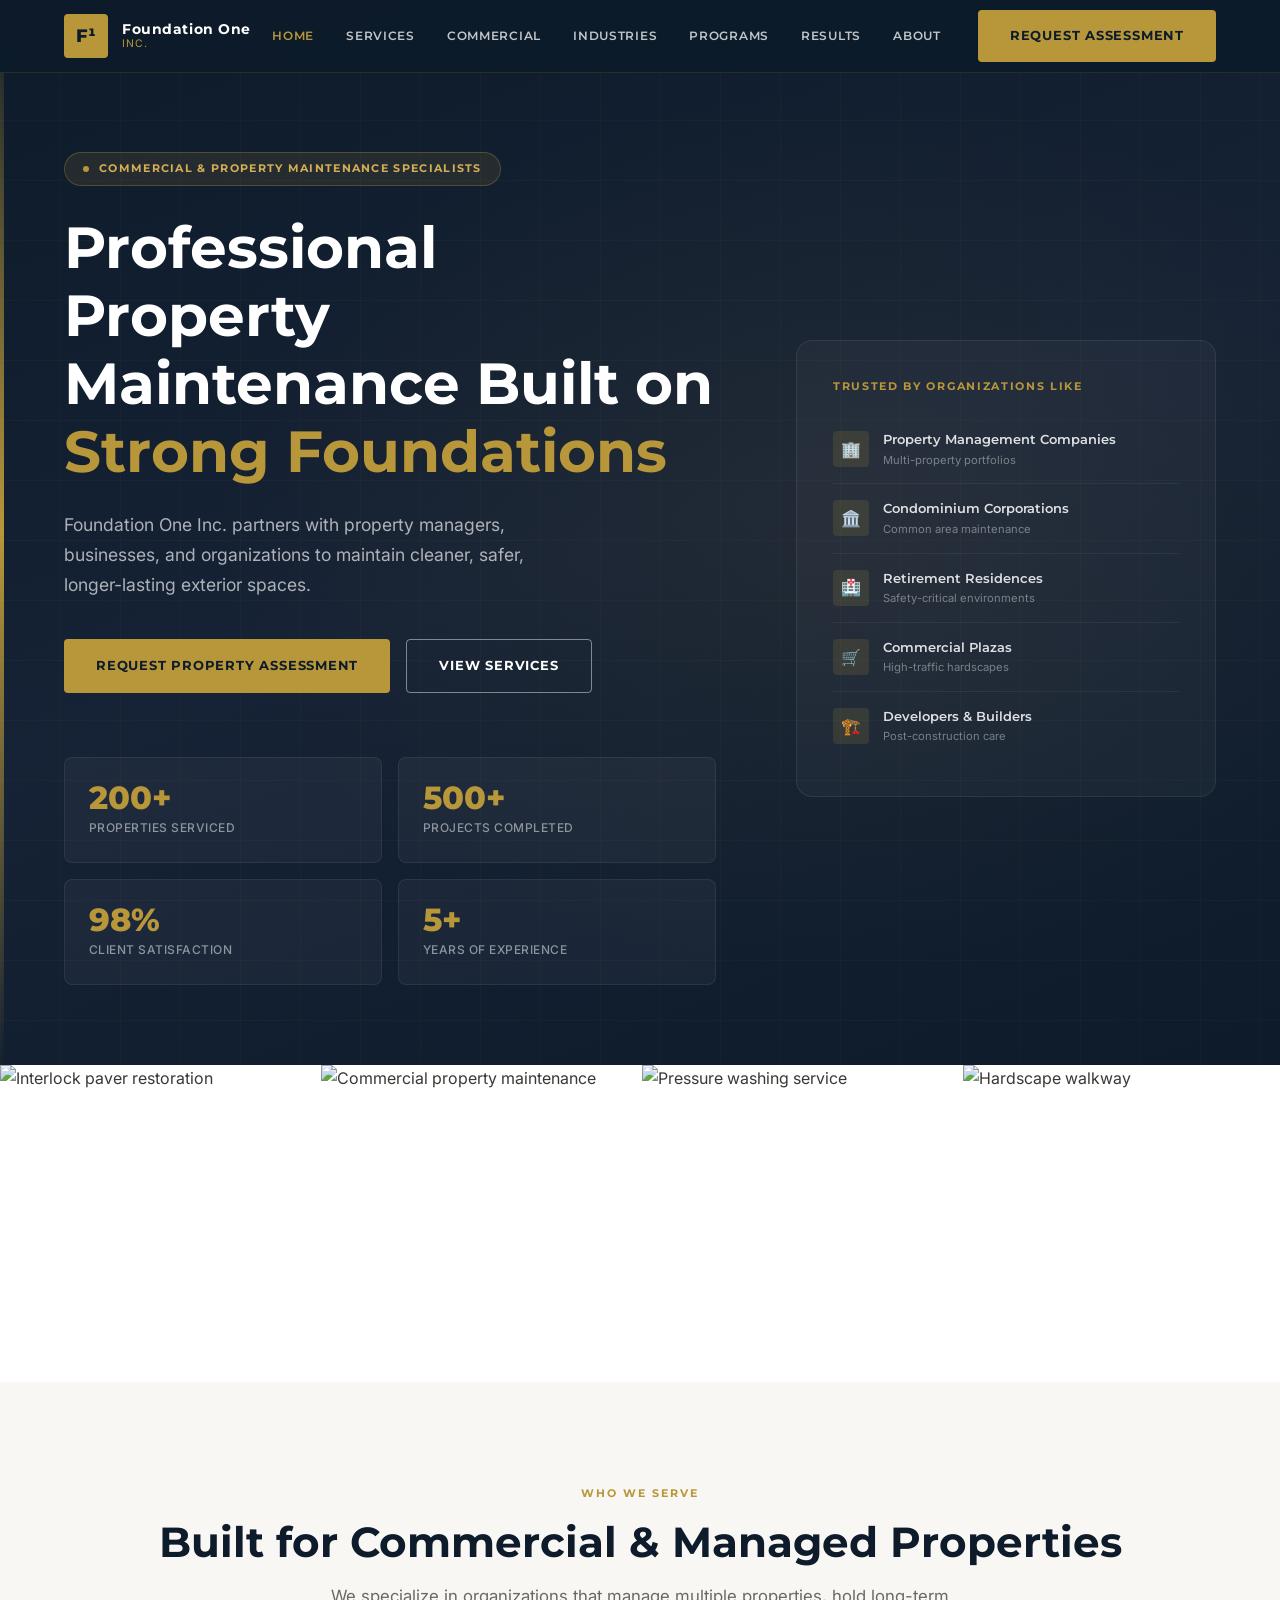
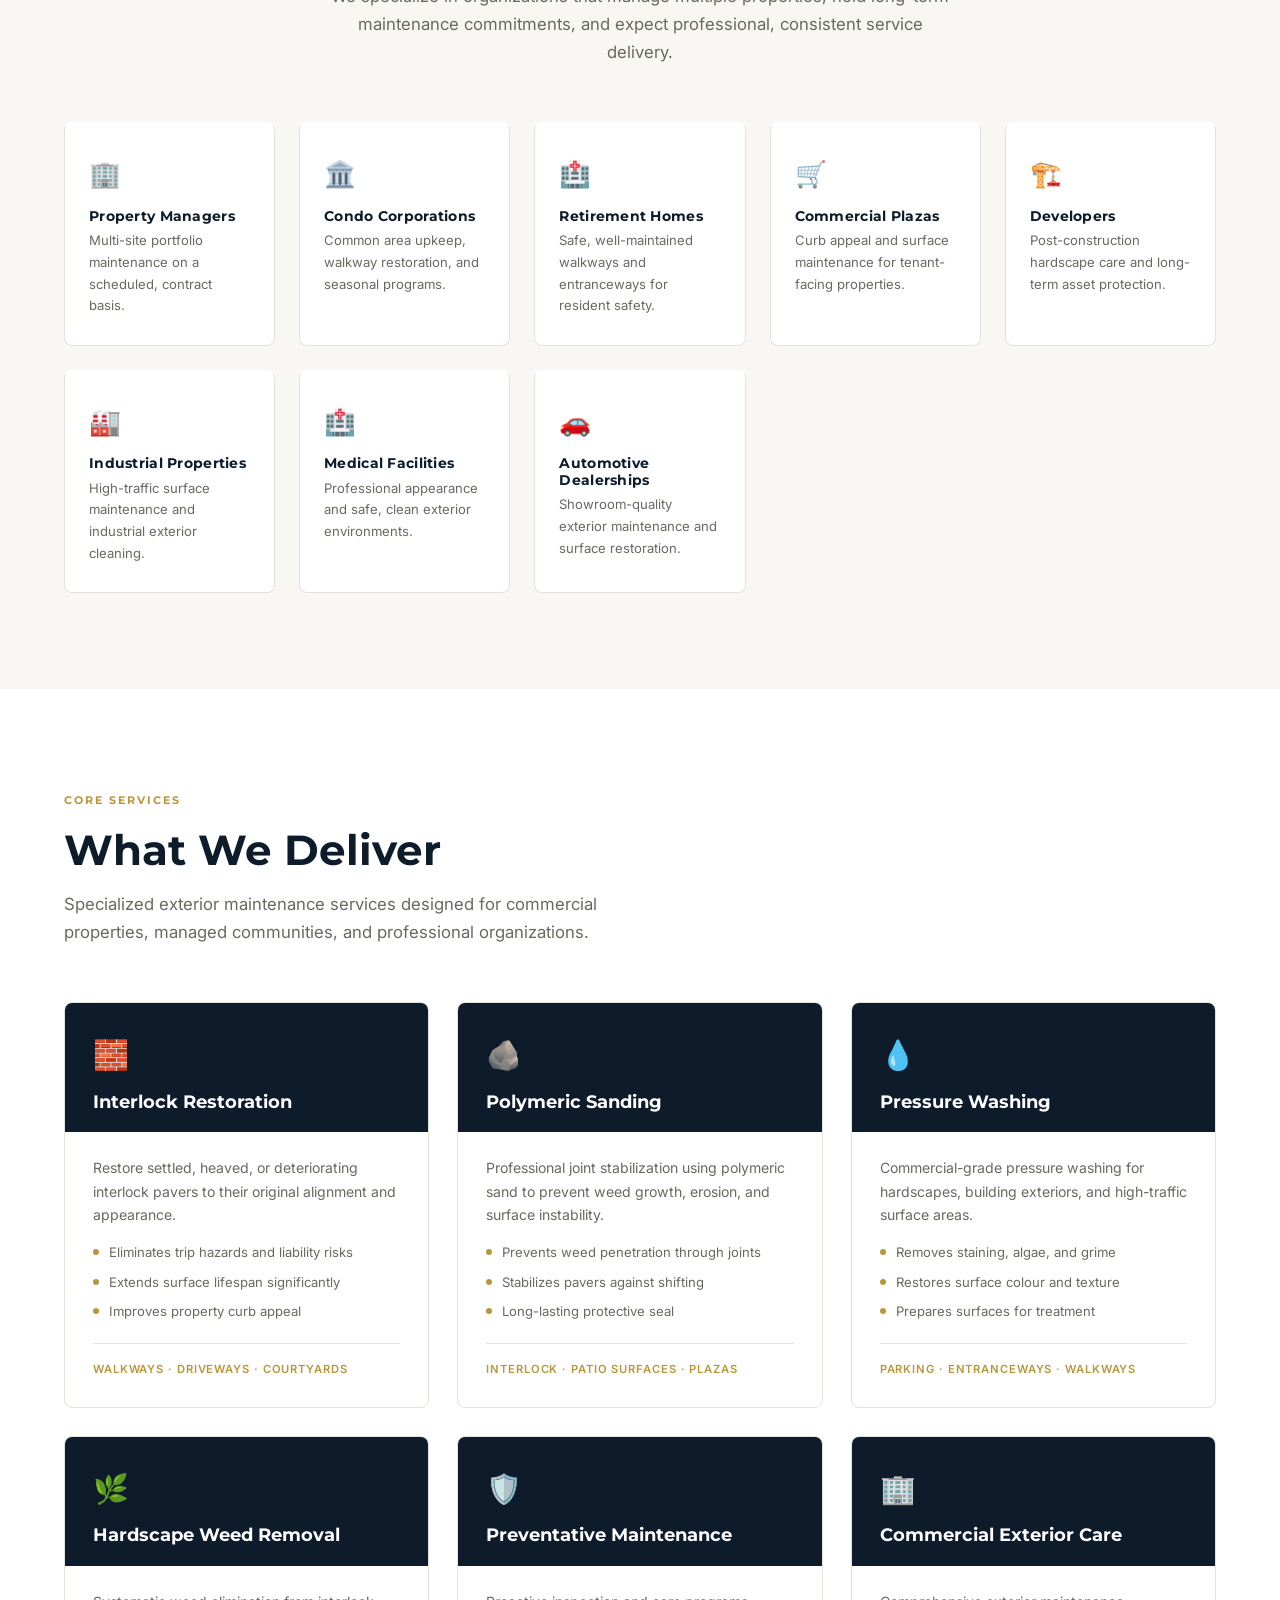
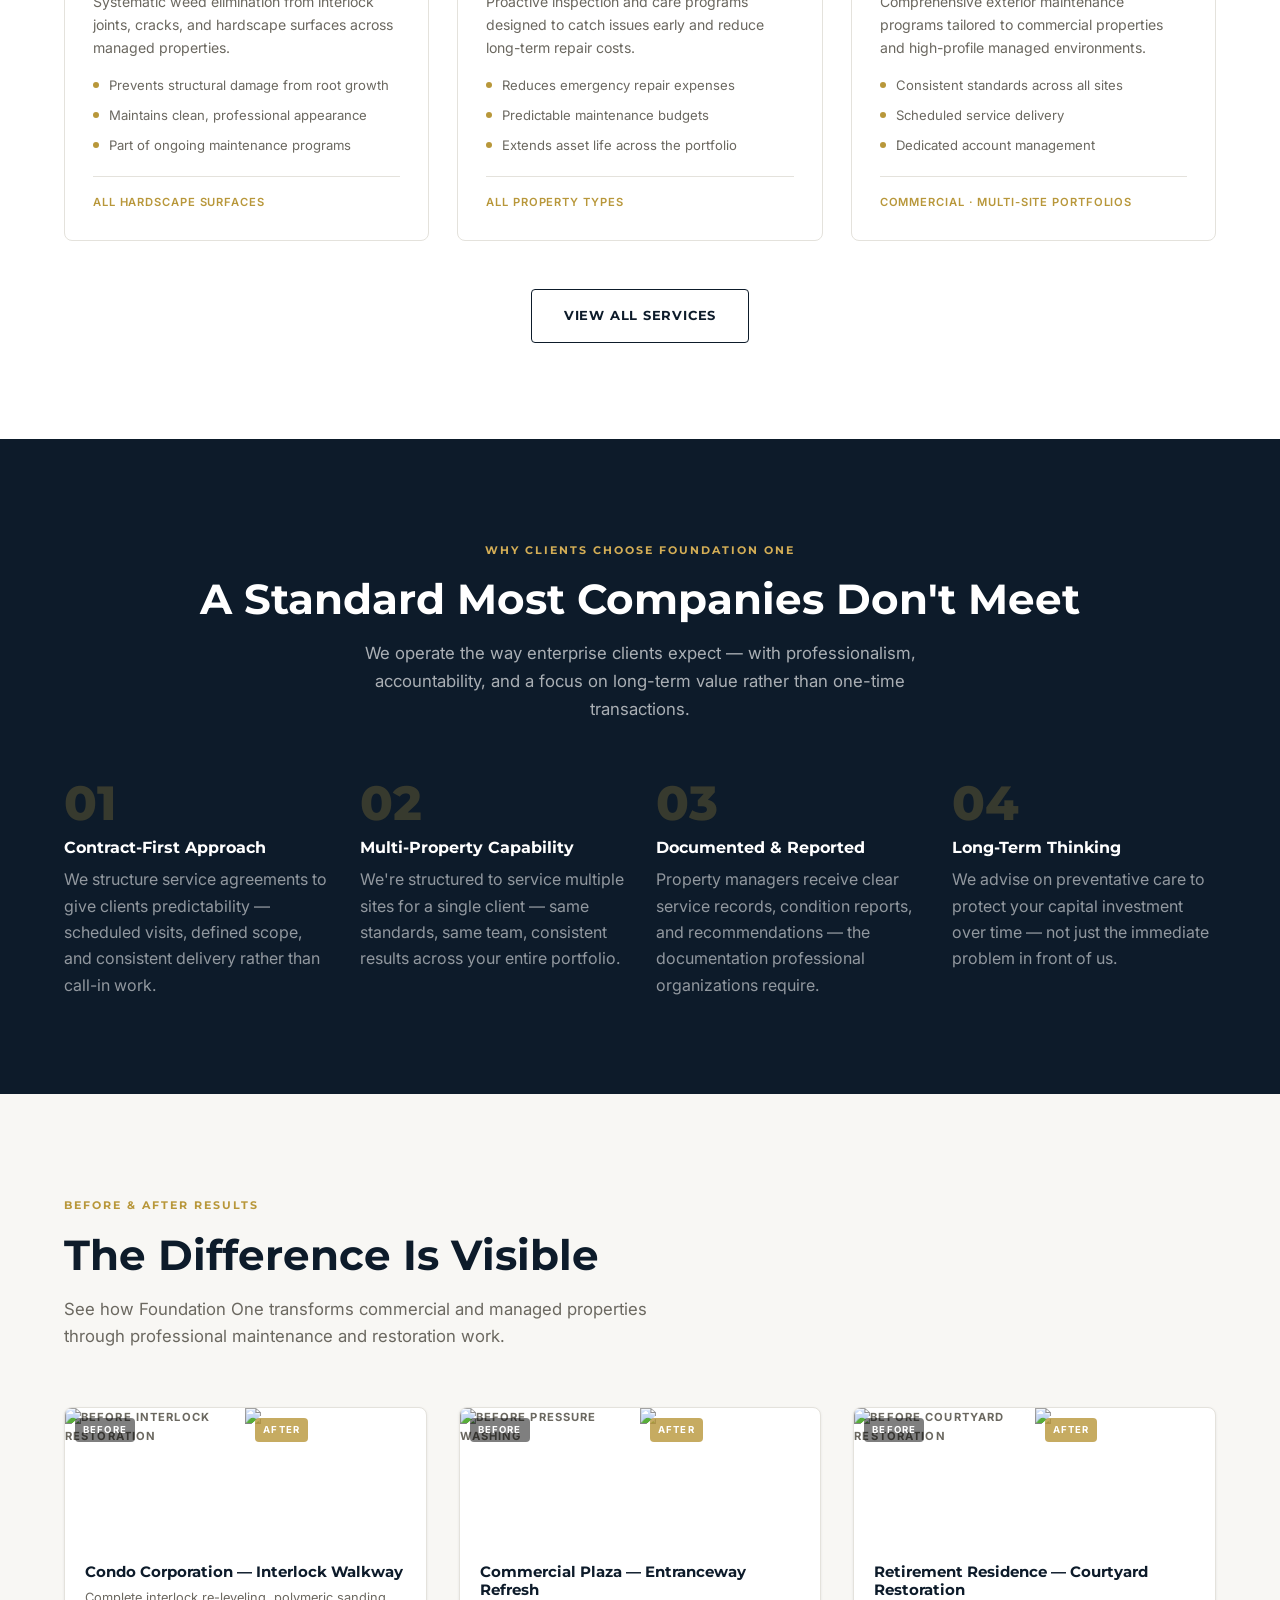
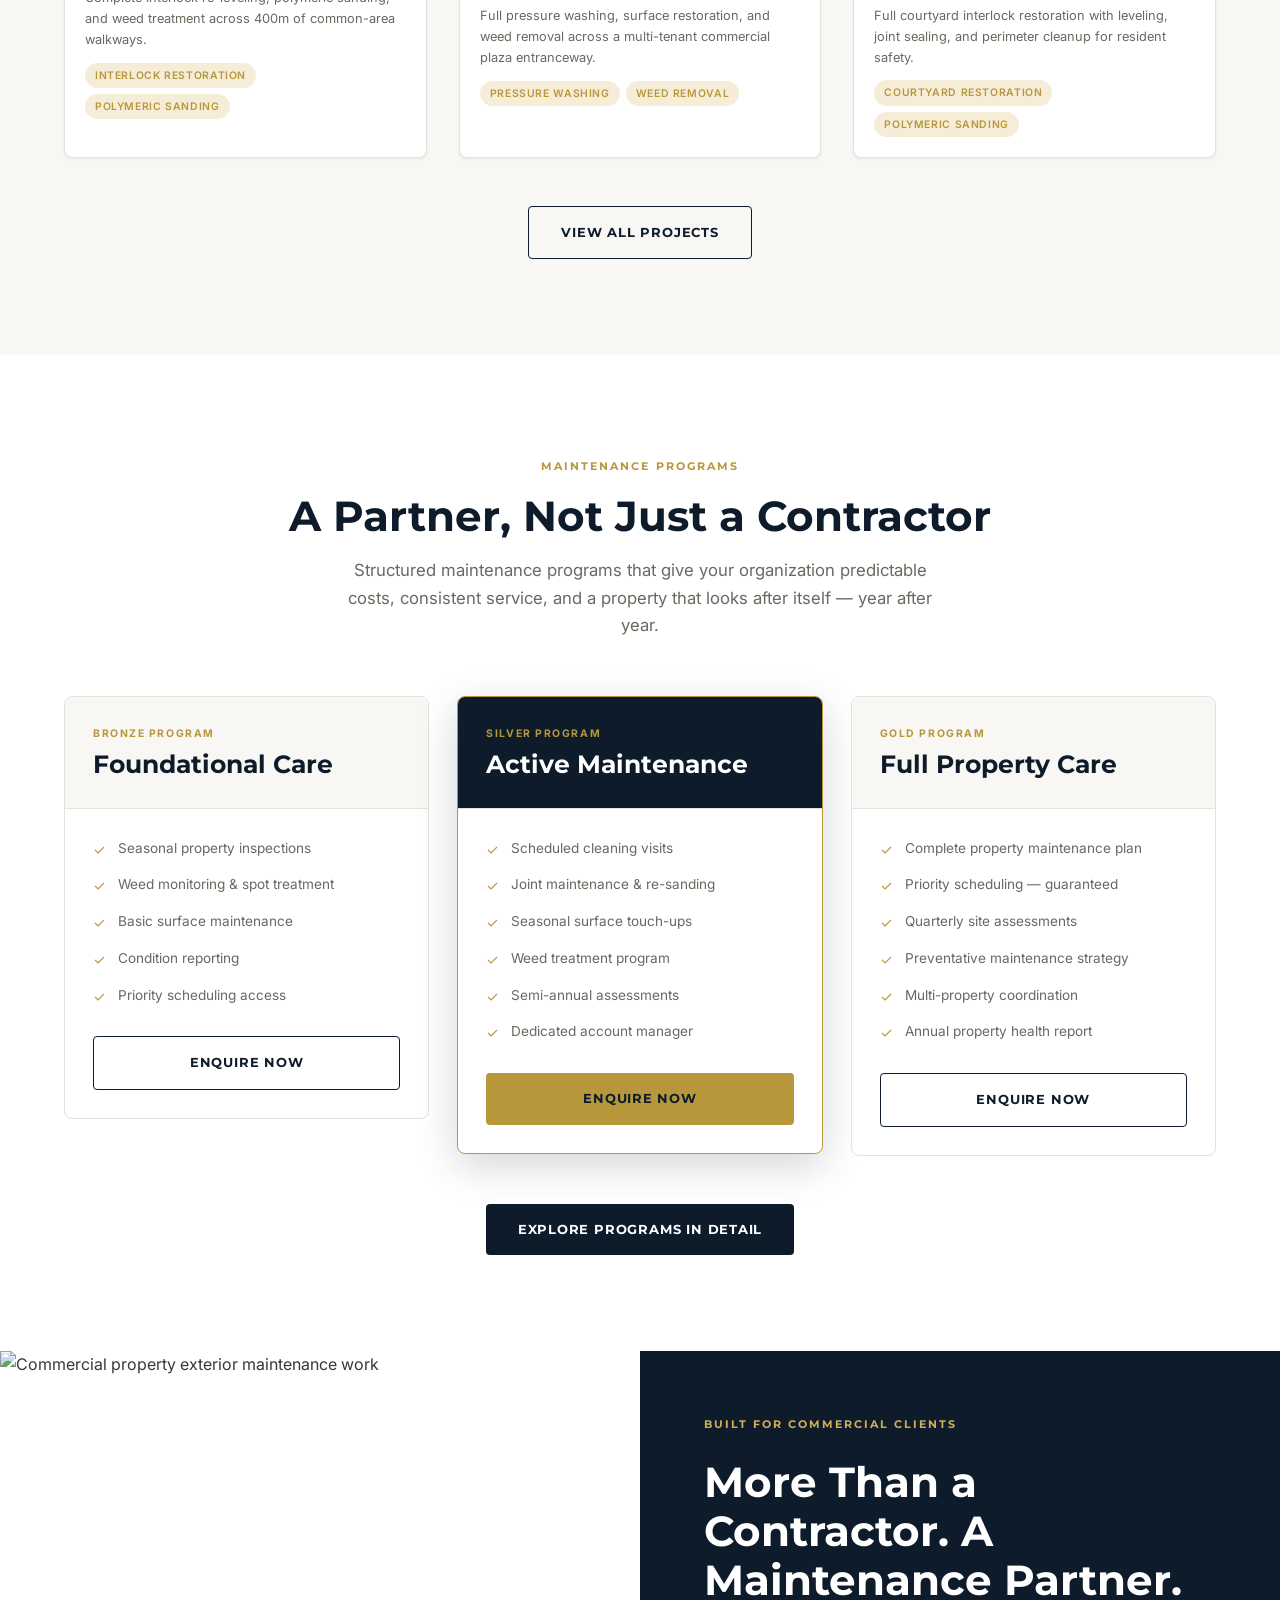
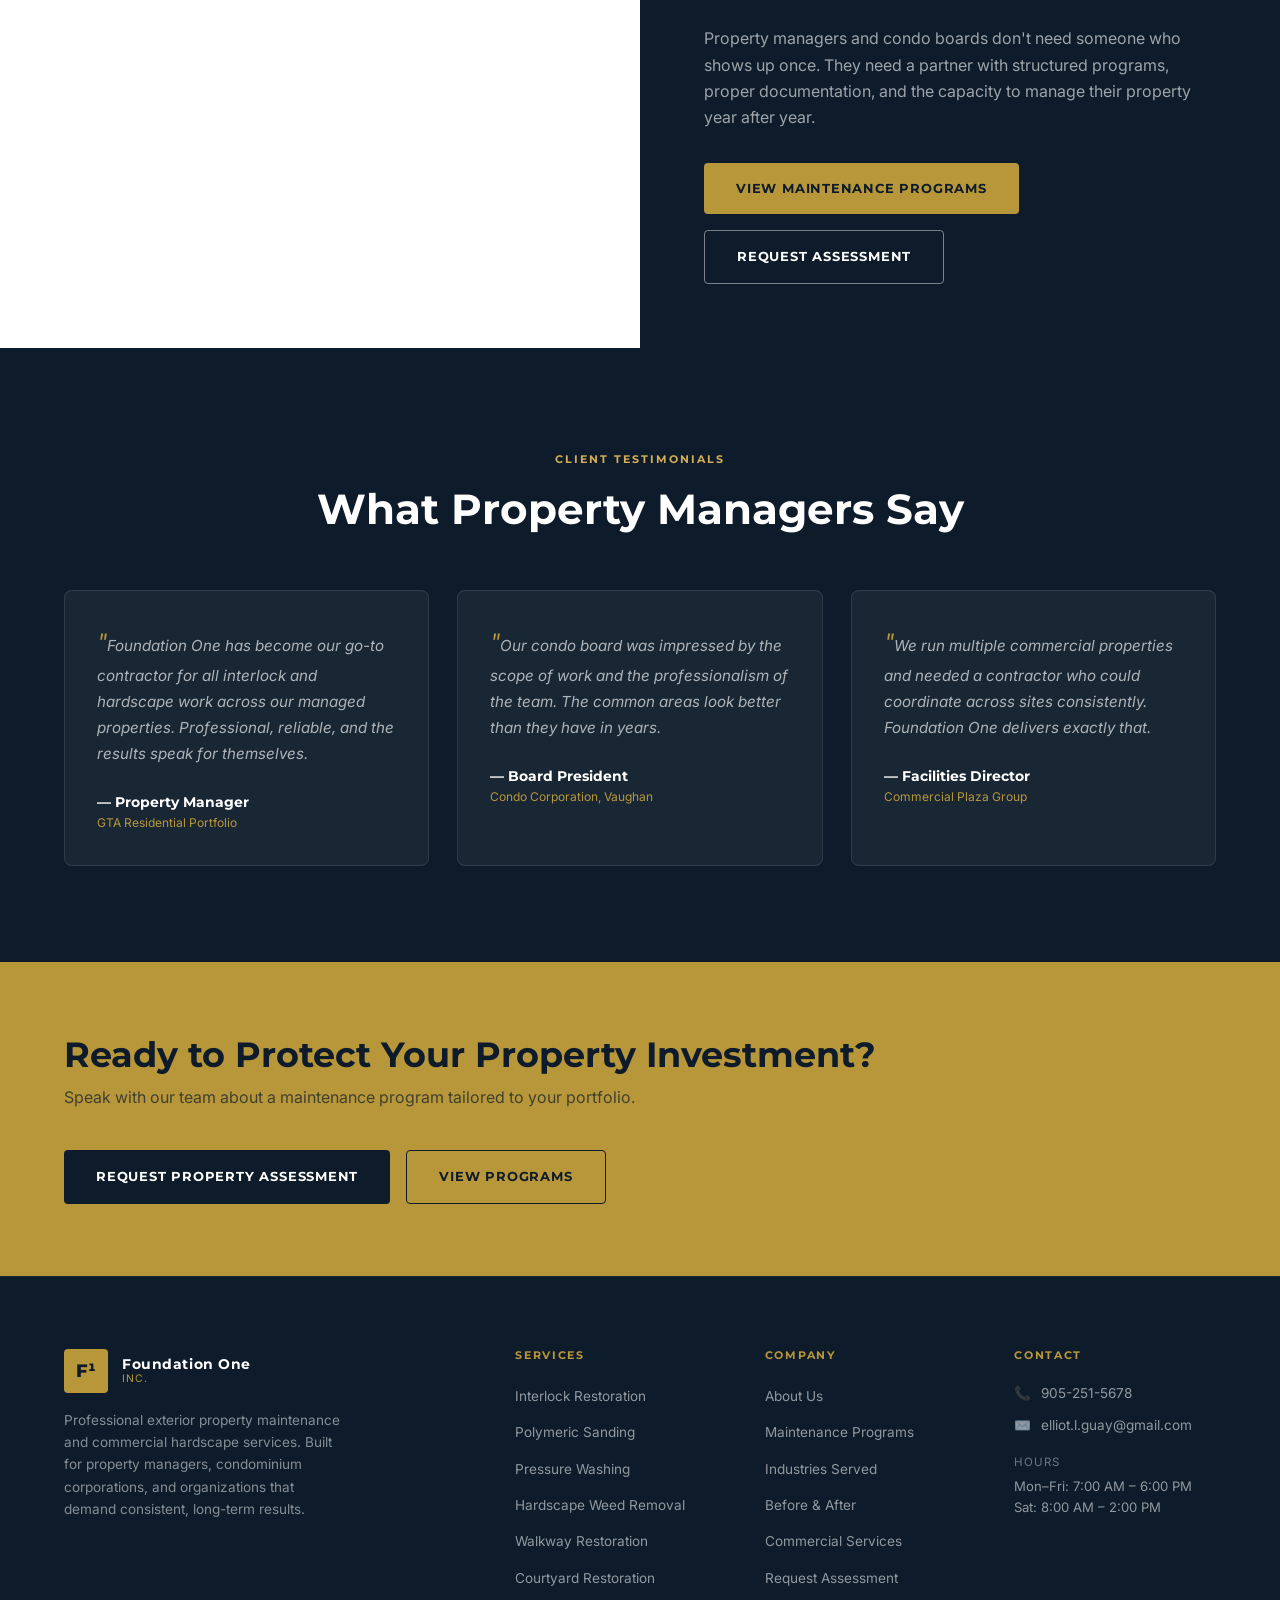
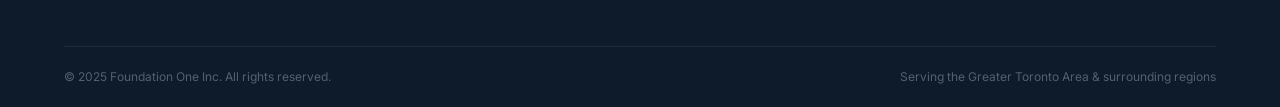
==== commit e85762d9: "Add files via upload" ====
--- a/index.html
+++ b/index.html
@@ -17,6 +17,7 @@
   ══════════════════════════════════════ -->
   <section class="hero">
     <div class="hero__bg"></div>
+    <div class="hero__photo-bg"></div>
     <div class="hero__grid-overlay"></div>
     <div class="hero__accent-bar"></div>
     <div class="container">
@@ -96,6 +97,24 @@
   </section>
 
   <!-- ══════════════════════════════════════
+       PHOTO STRIP — Work showcase
+  ══════════════════════════════════════ -->
+  <div class="photo-strip">
+    <div class="photo-strip__item">
+      <img src="https://images.unsplash.com/photo-1558618666-fcd25c85cd64?w=600&q=80" alt="Interlock paver restoration" loading="lazy" />
+    </div>
+    <div class="photo-strip__item">
+      <img src="https://images.unsplash.com/photo-1504307651254-35680f356dfd?w=600&q=80" alt="Commercial property maintenance" loading="lazy" />
+    </div>
+    <div class="photo-strip__item">
+      <img src="https://images.unsplash.com/photo-1620625515032-6ed0c1790c75?w=600&q=80" alt="Pressure washing service" loading="lazy" />
+    </div>
+    <div class="photo-strip__item">
+      <img src="https://images.unsplash.com/photo-1597528380823-e9bfe7c9ef18?w=600&q=80" alt="Hardscape walkway" loading="lazy" />
+    </div>
+  </div>
+
+  <!-- ══════════════════════════════════════
        WHO WE SERVE
   ══════════════════════════════════════ -->
   <section class="section section--gray">
@@ -306,13 +325,13 @@
       <div class="ba-grid">
         <div class="ba-card reveal reveal-delay-1">
           <div class="ba-card__images">
-            <div class="ba-card__img ba-card__img--before">
+            <div class="ba-card__img ba-card__img--before" style="background:none; padding:0; overflow:hidden;">
               <span class="ba-label">Before</span>
-              [ Before Photo ]
-            </div>
-            <div class="ba-card__img ba-card__img--after">
+              <img src="https://images.unsplash.com/photo-1596394723269-b2cbca4e6313?w=400&q=75" alt="Before interlock restoration" style="width:100%;height:100%;object-fit:cover;display:block;" loading="lazy"/>
+            </div>
+            <div class="ba-card__img ba-card__img--after" style="background:none; padding:0; overflow:hidden;">
               <span class="ba-label ba-label--after">After</span>
-              [ After Photo ]
+              <img src="https://images.unsplash.com/photo-1558618666-fcd25c85cd64?w=400&q=75" alt="After interlock restoration" style="width:100%;height:100%;object-fit:cover;display:block;" loading="lazy"/>
             </div>
           </div>
           <div class="ba-card__info">
@@ -326,13 +345,13 @@
         </div>
         <div class="ba-card reveal reveal-delay-2">
           <div class="ba-card__images">
-            <div class="ba-card__img ba-card__img--before">
+            <div class="ba-card__img ba-card__img--before" style="background:none; padding:0; overflow:hidden;">
               <span class="ba-label">Before</span>
-              [ Before Photo ]
-            </div>
-            <div class="ba-card__img ba-card__img--after">
+              <img src="https://images.unsplash.com/photo-1545324418-cc1a3fa10c00?w=400&q=75" alt="Before pressure washing" style="width:100%;height:100%;object-fit:cover;display:block;" loading="lazy"/>
+            </div>
+            <div class="ba-card__img ba-card__img--after" style="background:none; padding:0; overflow:hidden;">
               <span class="ba-label ba-label--after">After</span>
-              [ After Photo ]
+              <img src="https://images.unsplash.com/photo-1504307651254-35680f356dfd?w=400&q=75" alt="After pressure washing" style="width:100%;height:100%;object-fit:cover;display:block;" loading="lazy"/>
             </div>
           </div>
           <div class="ba-card__info">
@@ -346,13 +365,13 @@
         </div>
         <div class="ba-card reveal reveal-delay-3">
           <div class="ba-card__images">
-            <div class="ba-card__img ba-card__img--before">
+            <div class="ba-card__img ba-card__img--before" style="background:none; padding:0; overflow:hidden;">
               <span class="ba-label">Before</span>
-              [ Before Photo ]
-            </div>
-            <div class="ba-card__img ba-card__img--after">
+              <img src="https://images.unsplash.com/photo-1597528380823-e9bfe7c9ef18?w=400&q=75" alt="Before courtyard restoration" style="width:100%;height:100%;object-fit:cover;display:block;" loading="lazy"/>
+            </div>
+            <div class="ba-card__img ba-card__img--after" style="background:none; padding:0; overflow:hidden;">
               <span class="ba-label ba-label--after">After</span>
-              [ After Photo ]
+              <img src="https://images.unsplash.com/photo-1588880331179-bc9b93a8cb5e?w=400&q=75" alt="After courtyard restoration" style="width:100%;height:100%;object-fit:cover;display:block;" loading="lazy"/>
             </div>
           </div>
           <div class="ba-card__info">
@@ -446,6 +465,24 @@
   </section>
 
   <!-- ══════════════════════════════════════
+       SPLIT PHOTO + CTA
+  ══════════════════════════════════════ -->
+  <div class="split-section">
+    <div class="split-section__photo">
+      <img src="https://images.unsplash.com/photo-1620625515032-6ed0c1790c75?w=900&q=80" alt="Commercial property exterior maintenance work" loading="lazy" />
+    </div>
+    <div class="split-section__content">
+      <span class="eyebrow" style="color:var(--gold-light);">Built for Commercial Clients</span>
+      <h2 style="color:var(--white); margin-top:8px; margin-bottom:20px;">More Than a Contractor. A Maintenance Partner.</h2>
+      <p style="color:rgba(255,255,255,0.6); margin-bottom:32px;">Property managers and condo boards don't need someone who shows up once. They need a partner with structured programs, proper documentation, and the capacity to manage their property year after year.</p>
+      <div style="display:flex; gap:16px; flex-wrap:wrap;">
+        <a href="programs.html" class="btn btn-primary">View Maintenance Programs</a>
+        <a href="contact.html" class="btn btn-outline">Request Assessment</a>
+      </div>
+    </div>
+  </div>
+
+  <!-- ══════════════════════════════════════
        TESTIMONIALS
   ══════════════════════════════════════ -->
   <section class="section section--dark">
--- a/css/style.css
+++ b/css/style.css
@@ -1089,3 +1089,118 @@
   .industries-grid { grid-template-columns: 1fr; }
   .serve-grid { grid-template-columns: 1fr 1fr; }
 }
+
+/* ============================================================
+   Photo Styles
+   All images via Unsplash CDN — swap src for your own photos
+   ============================================================ */
+
+/* Hero background photo */
+.hero__photo-bg {
+  position: absolute;
+  inset: 0;
+  background-image: url('https://images.unsplash.com/photo-1558618666-fcd25c85cd64?w=1600&q=80');
+  background-size: cover;
+  background-position: center;
+  opacity: 0.08;
+}
+
+/* Service photo cards */
+.service-photo {
+  width: 100%;
+  aspect-ratio: 16/9;
+  object-fit: cover;
+  display: block;
+}
+
+/* Gallery / Results photos */
+.result-photo {
+  width: 100%;
+  height: 100%;
+  object-fit: cover;
+  display: block;
+  position: absolute;
+  inset: 0;
+}
+.result-img { position: relative; overflow: hidden; }
+
+/* About page photo */
+.about-photo {
+  width: 100%;
+  height: 100%;
+  object-fit: cover;
+  border-radius: var(--radius-lg);
+  display: block;
+}
+.about-photo-wrap {
+  border-radius: var(--radius-lg);
+  overflow: hidden;
+  aspect-ratio: 4/3;
+  position: relative;
+}
+.about-photo-wrap .about-visual__badge {
+  position: absolute;
+  bottom: 24px;
+  right: 24px;
+}
+
+/* Work showcase strip */
+.photo-strip {
+  display: grid;
+  grid-template-columns: repeat(4, 1fr);
+  gap: 4px;
+  margin-top: 0;
+}
+.photo-strip__item {
+  aspect-ratio: 1/1;
+  overflow: hidden;
+  position: relative;
+}
+.photo-strip__item img {
+  width: 100%;
+  height: 100%;
+  object-fit: cover;
+  transition: transform 0.4s ease;
+}
+.photo-strip__item:hover img { transform: scale(1.05); }
+
+/* Industry photo headers */
+.page-hero__photo {
+  position: absolute;
+  inset: 0;
+  object-fit: cover;
+  width: 100%;
+  height: 100%;
+  opacity: 0.12;
+}
+
+/* Testimonial / CTA photo sections */
+.split-section {
+  display: grid;
+  grid-template-columns: 1fr 1fr;
+  min-height: 480px;
+}
+.split-section__photo {
+  position: relative;
+  overflow: hidden;
+}
+.split-section__photo img {
+  width: 100%;
+  height: 100%;
+  object-fit: cover;
+  display: block;
+}
+.split-section__content {
+  background: var(--navy);
+  padding: 64px;
+  display: flex;
+  flex-direction: column;
+  justify-content: center;
+}
+
+@media (max-width: 768px) {
+  .photo-strip { grid-template-columns: repeat(2, 1fr); }
+  .split-section { grid-template-columns: 1fr; }
+  .split-section__photo { aspect-ratio: 16/9; }
+  .split-section__content { padding: 40px 24px; }
+}
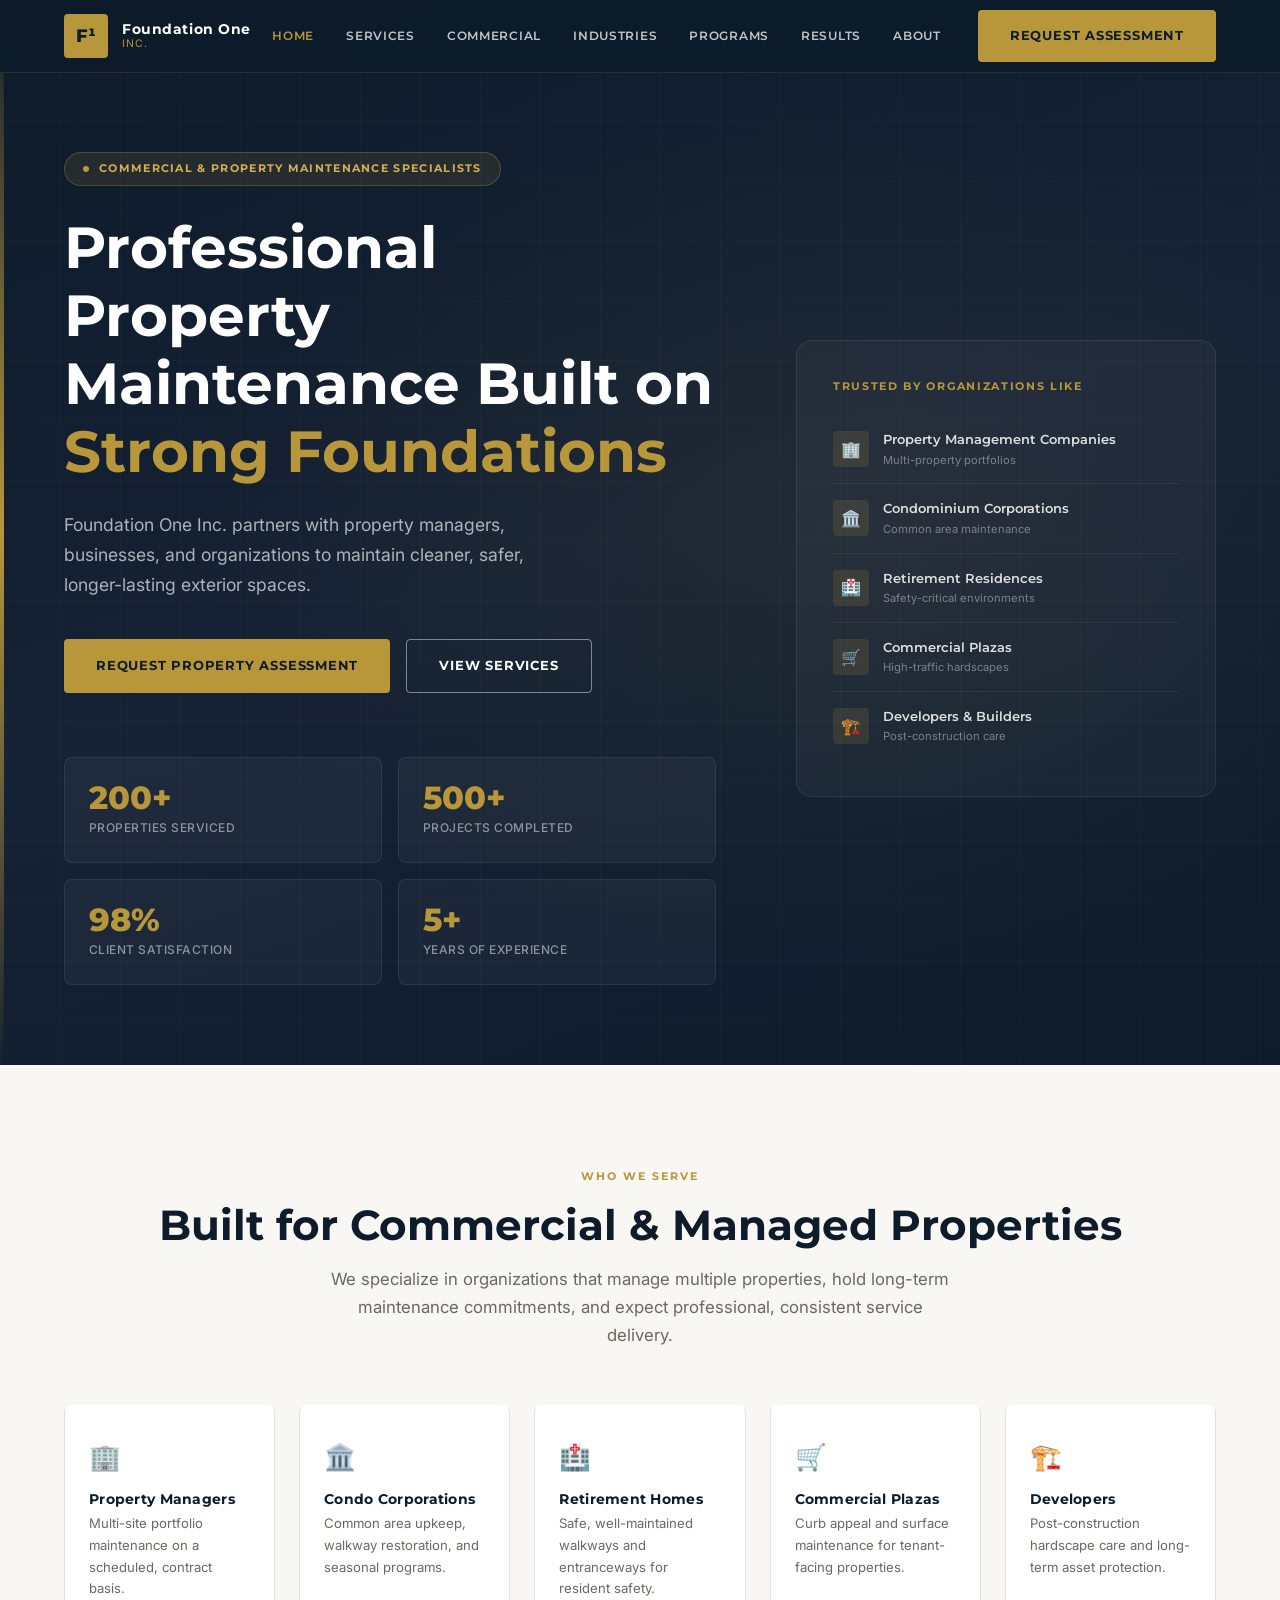
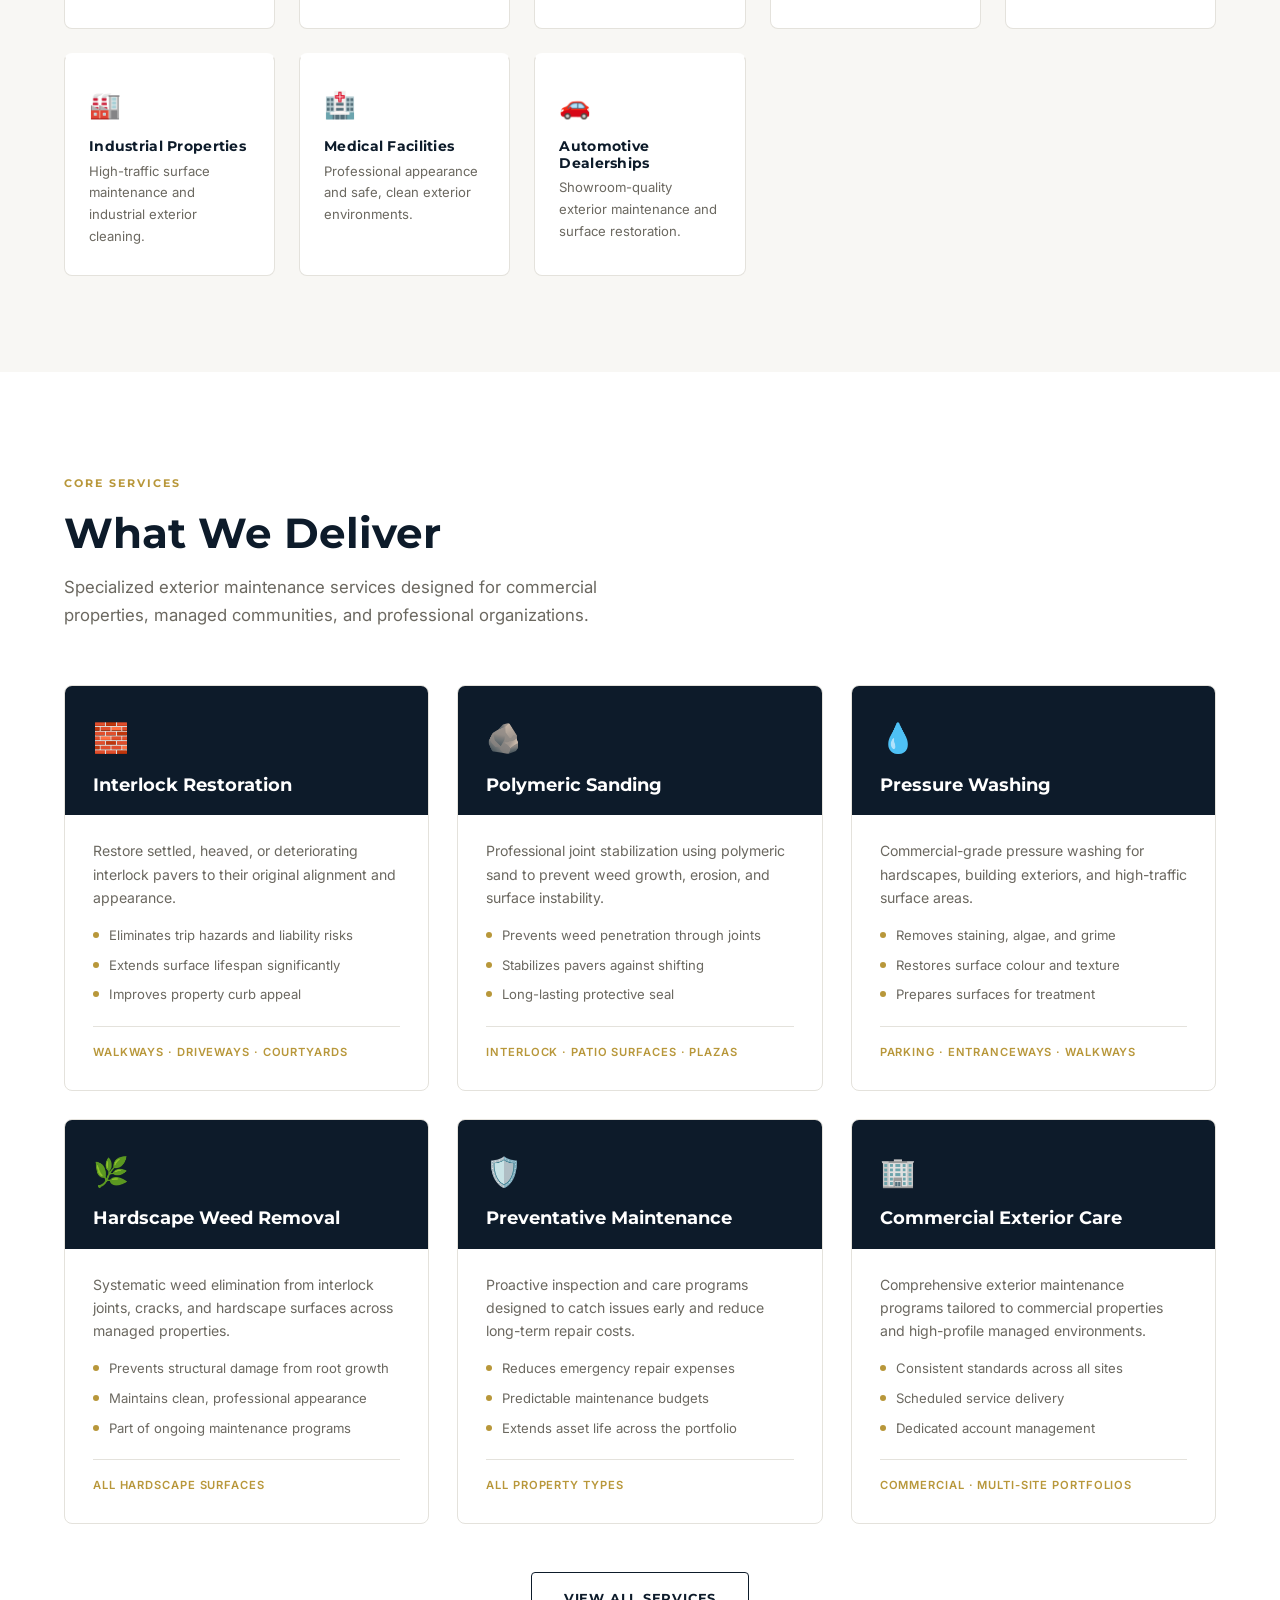
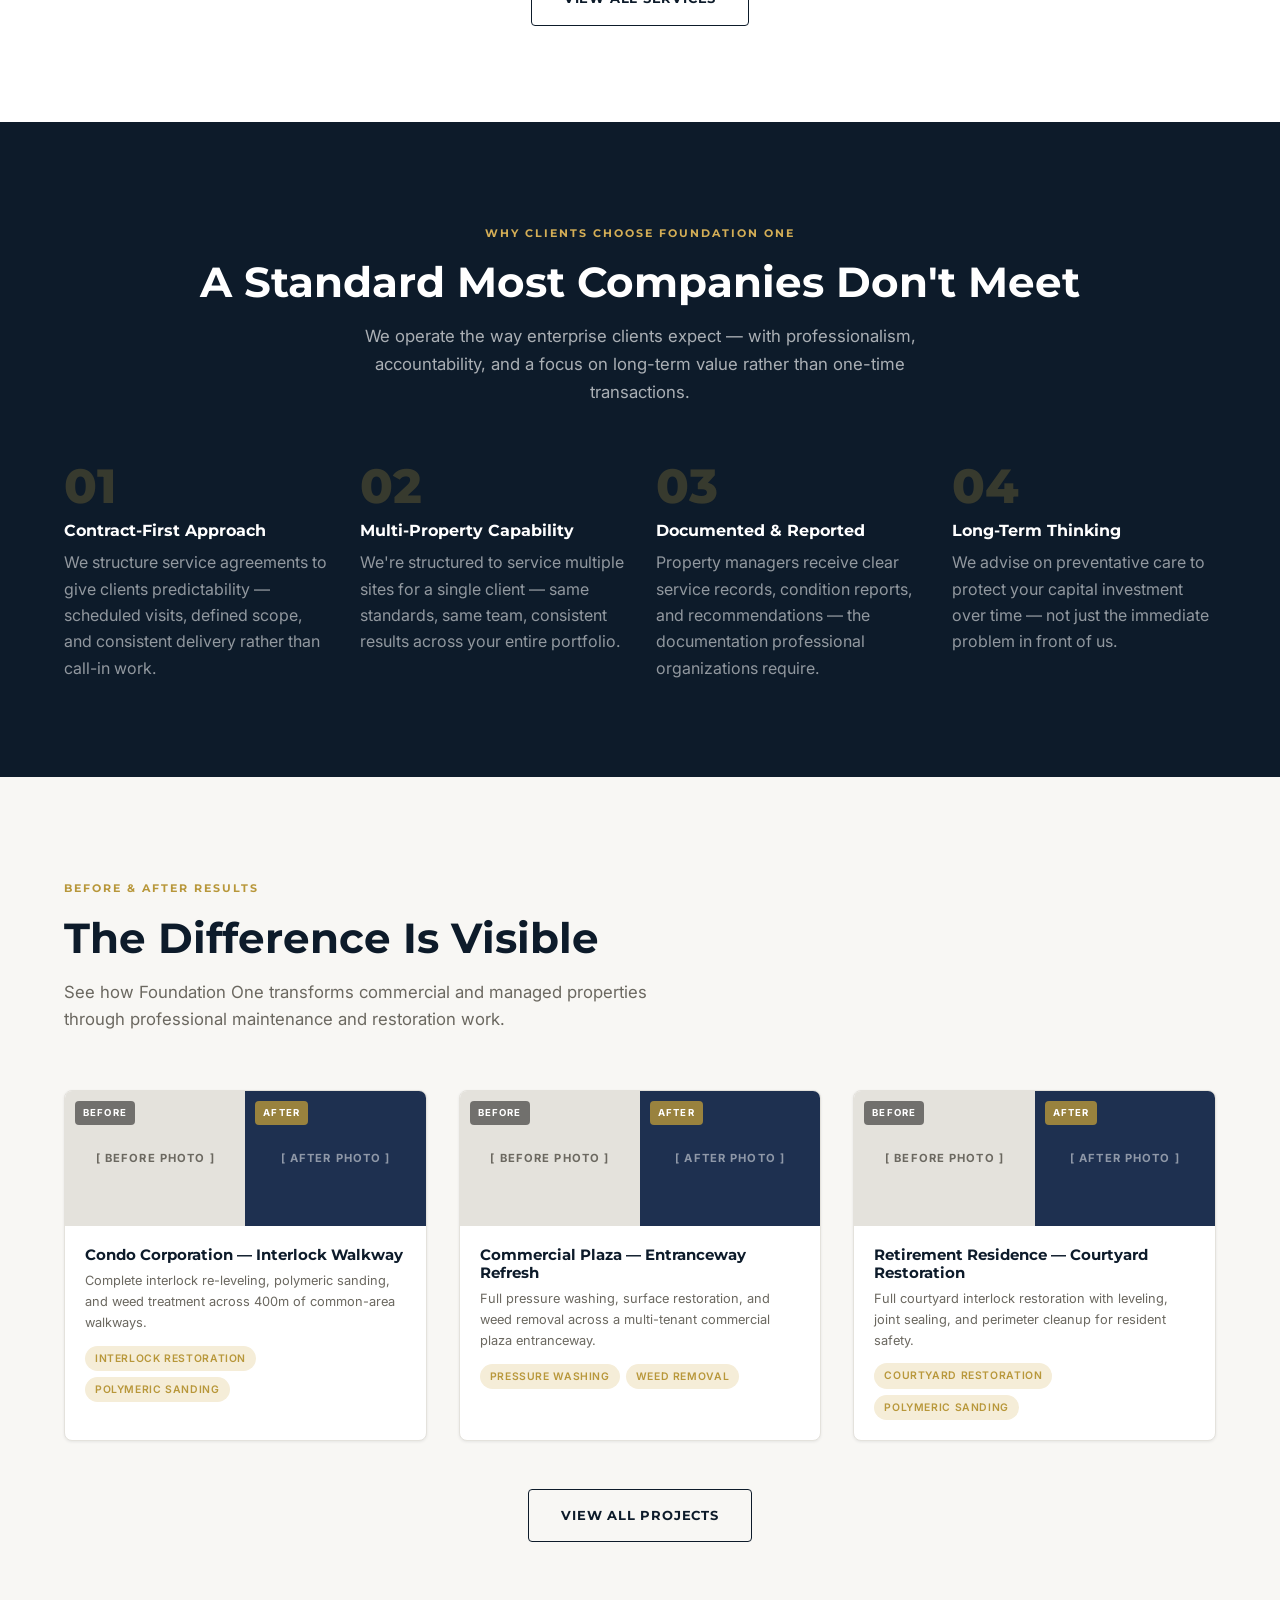
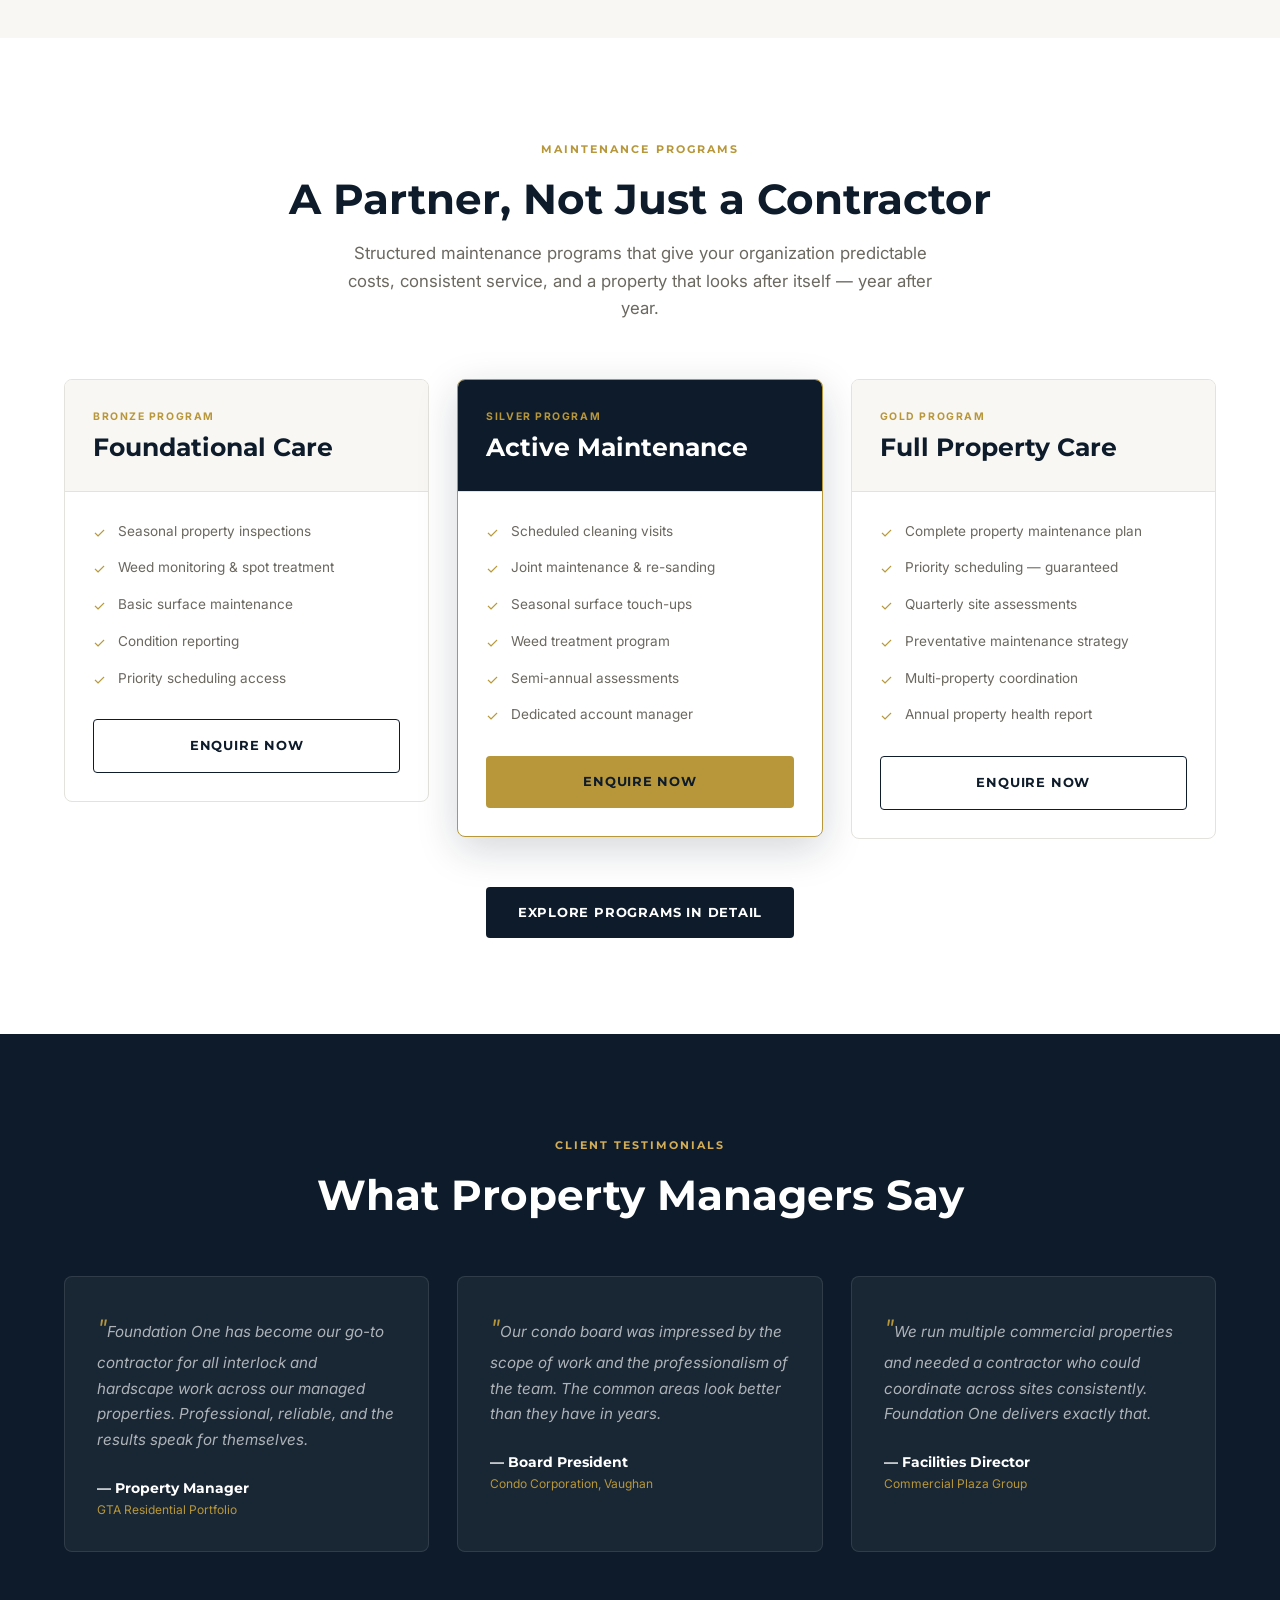
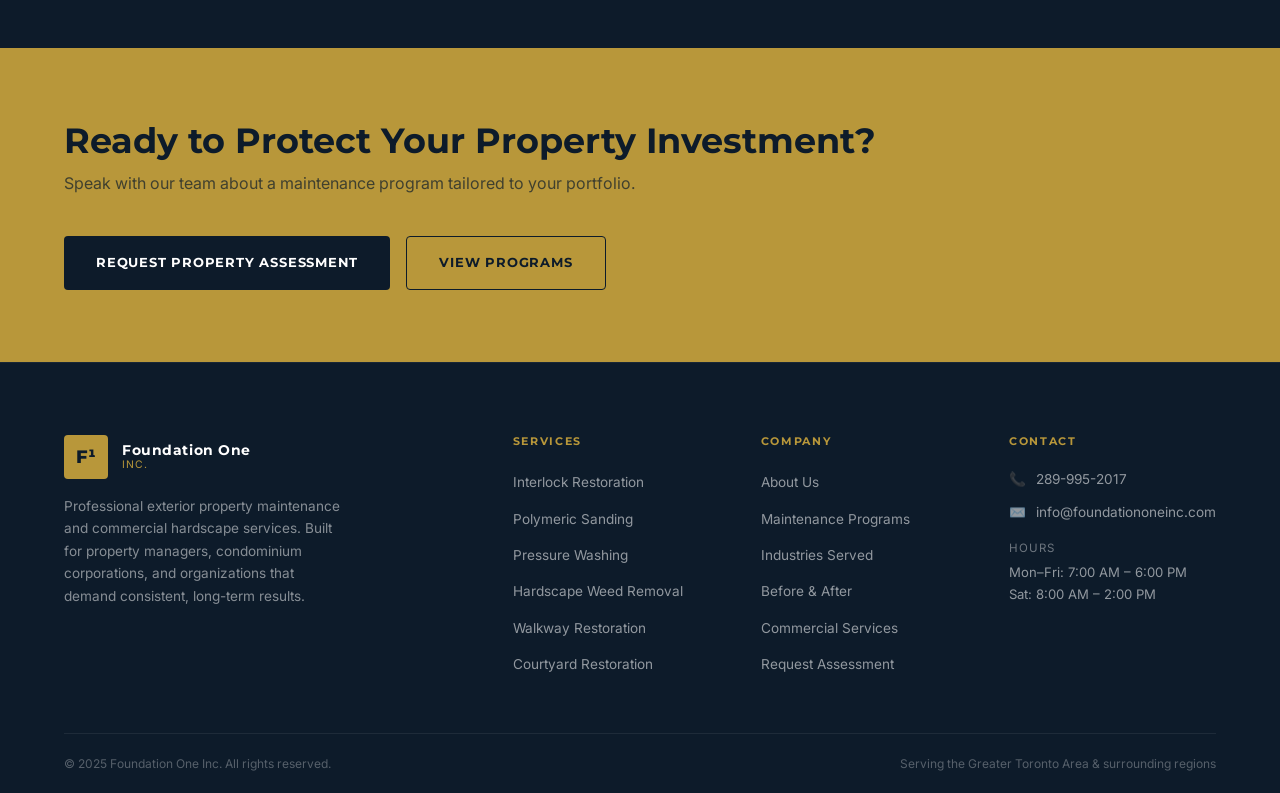
==== commit 1ea9b803: "Add photos and logo" ====
--- a/index.html
+++ b/index.html
@@ -17,7 +17,6 @@
   ══════════════════════════════════════ -->
   <section class="hero">
     <div class="hero__bg"></div>
-    <div class="hero__photo-bg"></div>
     <div class="hero__grid-overlay"></div>
     <div class="hero__accent-bar"></div>
     <div class="container">
@@ -97,24 +96,6 @@
   </section>
 
   <!-- ══════════════════════════════════════
-       PHOTO STRIP — Work showcase
-  ══════════════════════════════════════ -->
-  <div class="photo-strip">
-    <div class="photo-strip__item">
-      <img src="https://images.unsplash.com/photo-1558618666-fcd25c85cd64?w=600&q=80" alt="Interlock paver restoration" loading="lazy" />
-    </div>
-    <div class="photo-strip__item">
-      <img src="https://images.unsplash.com/photo-1504307651254-35680f356dfd?w=600&q=80" alt="Commercial property maintenance" loading="lazy" />
-    </div>
-    <div class="photo-strip__item">
-      <img src="https://images.unsplash.com/photo-1620625515032-6ed0c1790c75?w=600&q=80" alt="Pressure washing service" loading="lazy" />
-    </div>
-    <div class="photo-strip__item">
-      <img src="https://images.unsplash.com/photo-1597528380823-e9bfe7c9ef18?w=600&q=80" alt="Hardscape walkway" loading="lazy" />
-    </div>
-  </div>
-
-  <!-- ══════════════════════════════════════
        WHO WE SERVE
   ══════════════════════════════════════ -->
   <section class="section section--gray">
@@ -325,13 +306,13 @@
       <div class="ba-grid">
         <div class="ba-card reveal reveal-delay-1">
           <div class="ba-card__images">
-            <div class="ba-card__img ba-card__img--before" style="background:none; padding:0; overflow:hidden;">
+            <div class="ba-card__img ba-card__img--before">
               <span class="ba-label">Before</span>
-              <img src="https://images.unsplash.com/photo-1596394723269-b2cbca4e6313?w=400&q=75" alt="Before interlock restoration" style="width:100%;height:100%;object-fit:cover;display:block;" loading="lazy"/>
-            </div>
-            <div class="ba-card__img ba-card__img--after" style="background:none; padding:0; overflow:hidden;">
+              [ Before Photo ]
+            </div>
+            <div class="ba-card__img ba-card__img--after">
               <span class="ba-label ba-label--after">After</span>
-              <img src="https://images.unsplash.com/photo-1558618666-fcd25c85cd64?w=400&q=75" alt="After interlock restoration" style="width:100%;height:100%;object-fit:cover;display:block;" loading="lazy"/>
+              [ After Photo ]
             </div>
           </div>
           <div class="ba-card__info">
@@ -345,13 +326,13 @@
         </div>
         <div class="ba-card reveal reveal-delay-2">
           <div class="ba-card__images">
-            <div class="ba-card__img ba-card__img--before" style="background:none; padding:0; overflow:hidden;">
+            <div class="ba-card__img ba-card__img--before">
               <span class="ba-label">Before</span>
-              <img src="https://images.unsplash.com/photo-1545324418-cc1a3fa10c00?w=400&q=75" alt="Before pressure washing" style="width:100%;height:100%;object-fit:cover;display:block;" loading="lazy"/>
-            </div>
-            <div class="ba-card__img ba-card__img--after" style="background:none; padding:0; overflow:hidden;">
+              [ Before Photo ]
+            </div>
+            <div class="ba-card__img ba-card__img--after">
               <span class="ba-label ba-label--after">After</span>
-              <img src="https://images.unsplash.com/photo-1504307651254-35680f356dfd?w=400&q=75" alt="After pressure washing" style="width:100%;height:100%;object-fit:cover;display:block;" loading="lazy"/>
+              [ After Photo ]
             </div>
           </div>
           <div class="ba-card__info">
@@ -365,13 +346,13 @@
         </div>
         <div class="ba-card reveal reveal-delay-3">
           <div class="ba-card__images">
-            <div class="ba-card__img ba-card__img--before" style="background:none; padding:0; overflow:hidden;">
+            <div class="ba-card__img ba-card__img--before">
               <span class="ba-label">Before</span>
-              <img src="https://images.unsplash.com/photo-1597528380823-e9bfe7c9ef18?w=400&q=75" alt="Before courtyard restoration" style="width:100%;height:100%;object-fit:cover;display:block;" loading="lazy"/>
-            </div>
-            <div class="ba-card__img ba-card__img--after" style="background:none; padding:0; overflow:hidden;">
+              [ Before Photo ]
+            </div>
+            <div class="ba-card__img ba-card__img--after">
               <span class="ba-label ba-label--after">After</span>
-              <img src="https://images.unsplash.com/photo-1588880331179-bc9b93a8cb5e?w=400&q=75" alt="After courtyard restoration" style="width:100%;height:100%;object-fit:cover;display:block;" loading="lazy"/>
+              [ After Photo ]
             </div>
           </div>
           <div class="ba-card__info">
@@ -465,24 +446,6 @@
   </section>
 
   <!-- ══════════════════════════════════════
-       SPLIT PHOTO + CTA
-  ══════════════════════════════════════ -->
-  <div class="split-section">
-    <div class="split-section__photo">
-      <img src="https://images.unsplash.com/photo-1620625515032-6ed0c1790c75?w=900&q=80" alt="Commercial property exterior maintenance work" loading="lazy" />
-    </div>
-    <div class="split-section__content">
-      <span class="eyebrow" style="color:var(--gold-light);">Built for Commercial Clients</span>
-      <h2 style="color:var(--white); margin-top:8px; margin-bottom:20px;">More Than a Contractor. A Maintenance Partner.</h2>
-      <p style="color:rgba(255,255,255,0.6); margin-bottom:32px;">Property managers and condo boards don't need someone who shows up once. They need a partner with structured programs, proper documentation, and the capacity to manage their property year after year.</p>
-      <div style="display:flex; gap:16px; flex-wrap:wrap;">
-        <a href="programs.html" class="btn btn-primary">View Maintenance Programs</a>
-        <a href="contact.html" class="btn btn-outline">Request Assessment</a>
-      </div>
-    </div>
-  </div>
-
-  <!-- ══════════════════════════════════════
        TESTIMONIALS
   ══════════════════════════════════════ -->
   <section class="section section--dark">
--- a/css/style.css
+++ b/css/style.css
@@ -1089,118 +1089,3 @@
   .industries-grid { grid-template-columns: 1fr; }
   .serve-grid { grid-template-columns: 1fr 1fr; }
 }
-
-/* ============================================================
-   Photo Styles
-   All images via Unsplash CDN — swap src for your own photos
-   ============================================================ */
-
-/* Hero background photo */
-.hero__photo-bg {
-  position: absolute;
-  inset: 0;
-  background-image: url('https://images.unsplash.com/photo-1558618666-fcd25c85cd64?w=1600&q=80');
-  background-size: cover;
-  background-position: center;
-  opacity: 0.08;
-}
-
-/* Service photo cards */
-.service-photo {
-  width: 100%;
-  aspect-ratio: 16/9;
-  object-fit: cover;
-  display: block;
-}
-
-/* Gallery / Results photos */
-.result-photo {
-  width: 100%;
-  height: 100%;
-  object-fit: cover;
-  display: block;
-  position: absolute;
-  inset: 0;
-}
-.result-img { position: relative; overflow: hidden; }
-
-/* About page photo */
-.about-photo {
-  width: 100%;
-  height: 100%;
-  object-fit: cover;
-  border-radius: var(--radius-lg);
-  display: block;
-}
-.about-photo-wrap {
-  border-radius: var(--radius-lg);
-  overflow: hidden;
-  aspect-ratio: 4/3;
-  position: relative;
-}
-.about-photo-wrap .about-visual__badge {
-  position: absolute;
-  bottom: 24px;
-  right: 24px;
-}
-
-/* Work showcase strip */
-.photo-strip {
-  display: grid;
-  grid-template-columns: repeat(4, 1fr);
-  gap: 4px;
-  margin-top: 0;
-}
-.photo-strip__item {
-  aspect-ratio: 1/1;
-  overflow: hidden;
-  position: relative;
-}
-.photo-strip__item img {
-  width: 100%;
-  height: 100%;
-  object-fit: cover;
-  transition: transform 0.4s ease;
-}
-.photo-strip__item:hover img { transform: scale(1.05); }
-
-/* Industry photo headers */
-.page-hero__photo {
-  position: absolute;
-  inset: 0;
-  object-fit: cover;
-  width: 100%;
-  height: 100%;
-  opacity: 0.12;
-}
-
-/* Testimonial / CTA photo sections */
-.split-section {
-  display: grid;
-  grid-template-columns: 1fr 1fr;
-  min-height: 480px;
-}
-.split-section__photo {
-  position: relative;
-  overflow: hidden;
-}
-.split-section__photo img {
-  width: 100%;
-  height: 100%;
-  object-fit: cover;
-  display: block;
-}
-.split-section__content {
-  background: var(--navy);
-  padding: 64px;
-  display: flex;
-  flex-direction: column;
-  justify-content: center;
-}
-
-@media (max-width: 768px) {
-  .photo-strip { grid-template-columns: repeat(2, 1fr); }
-  .split-section { grid-template-columns: 1fr; }
-  .split-section__photo { aspect-ratio: 16/9; }
-  .split-section__content { padding: 40px 24px; }
-}
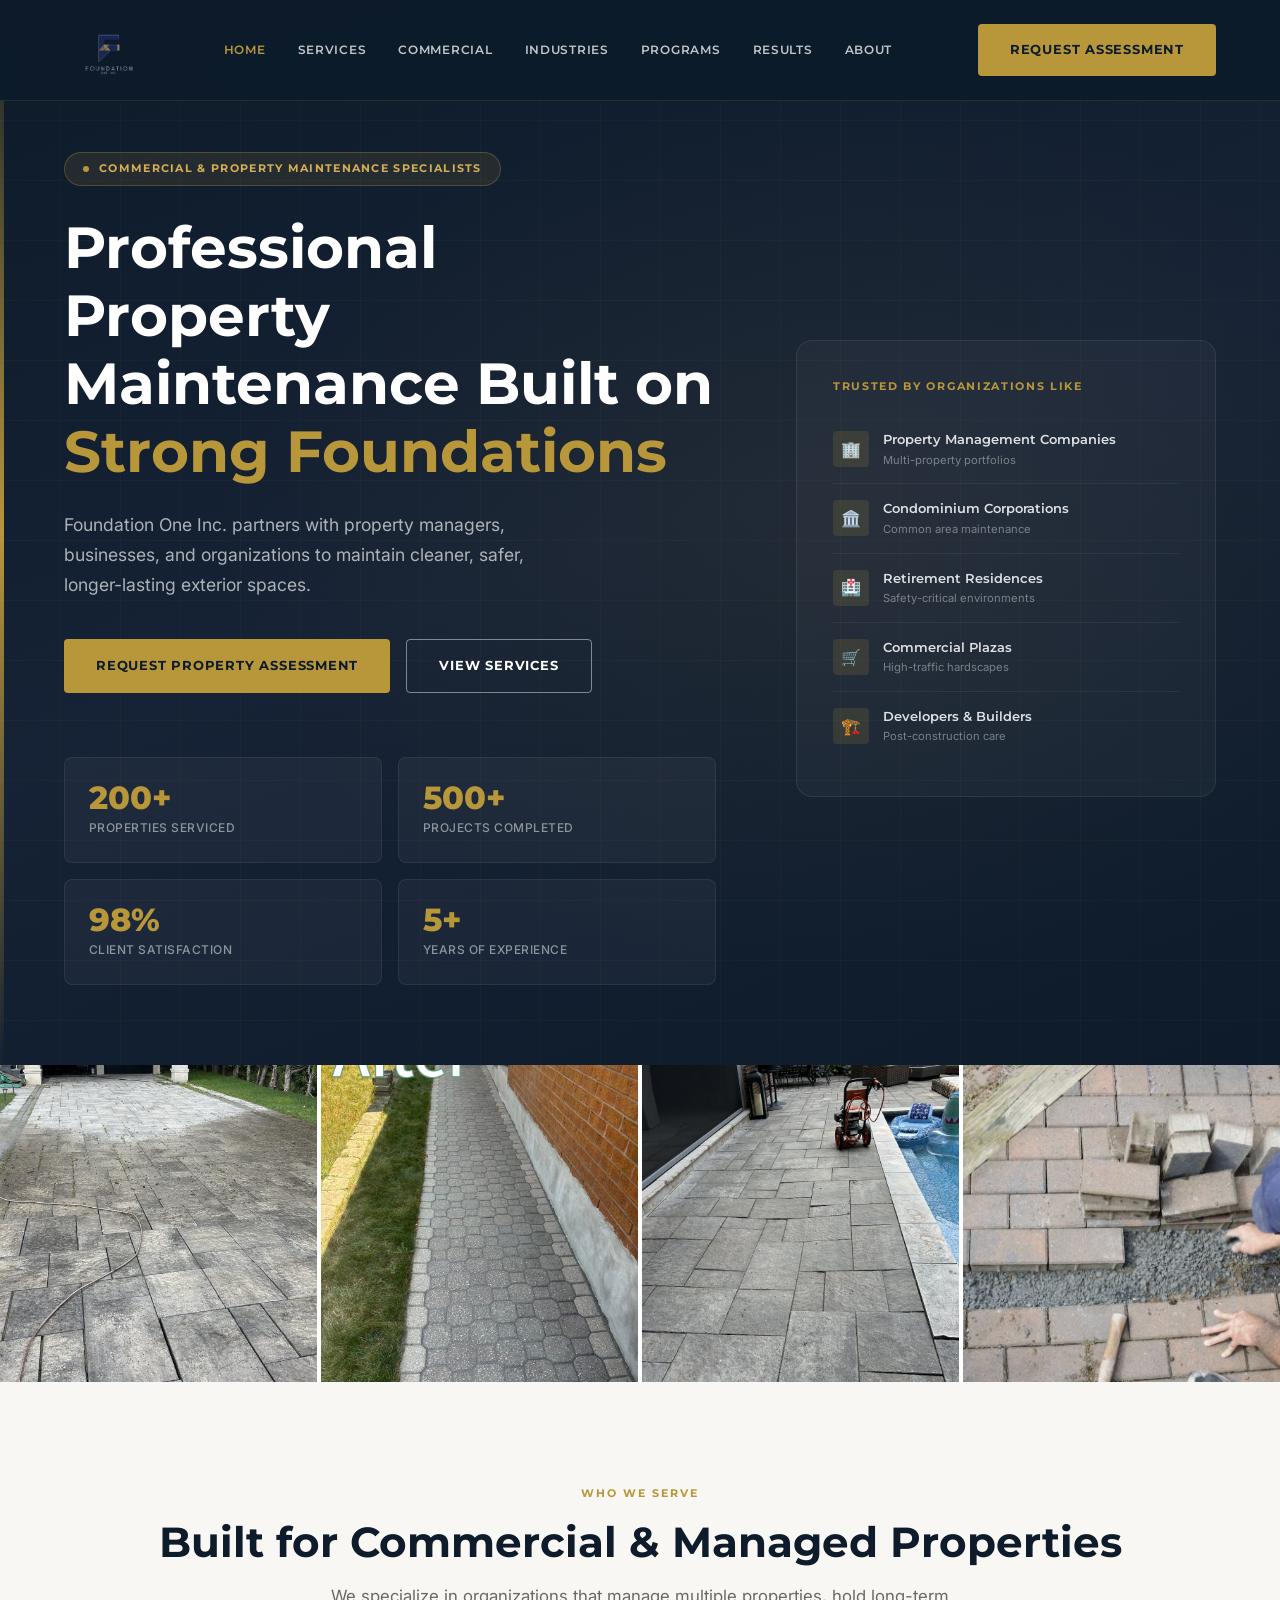
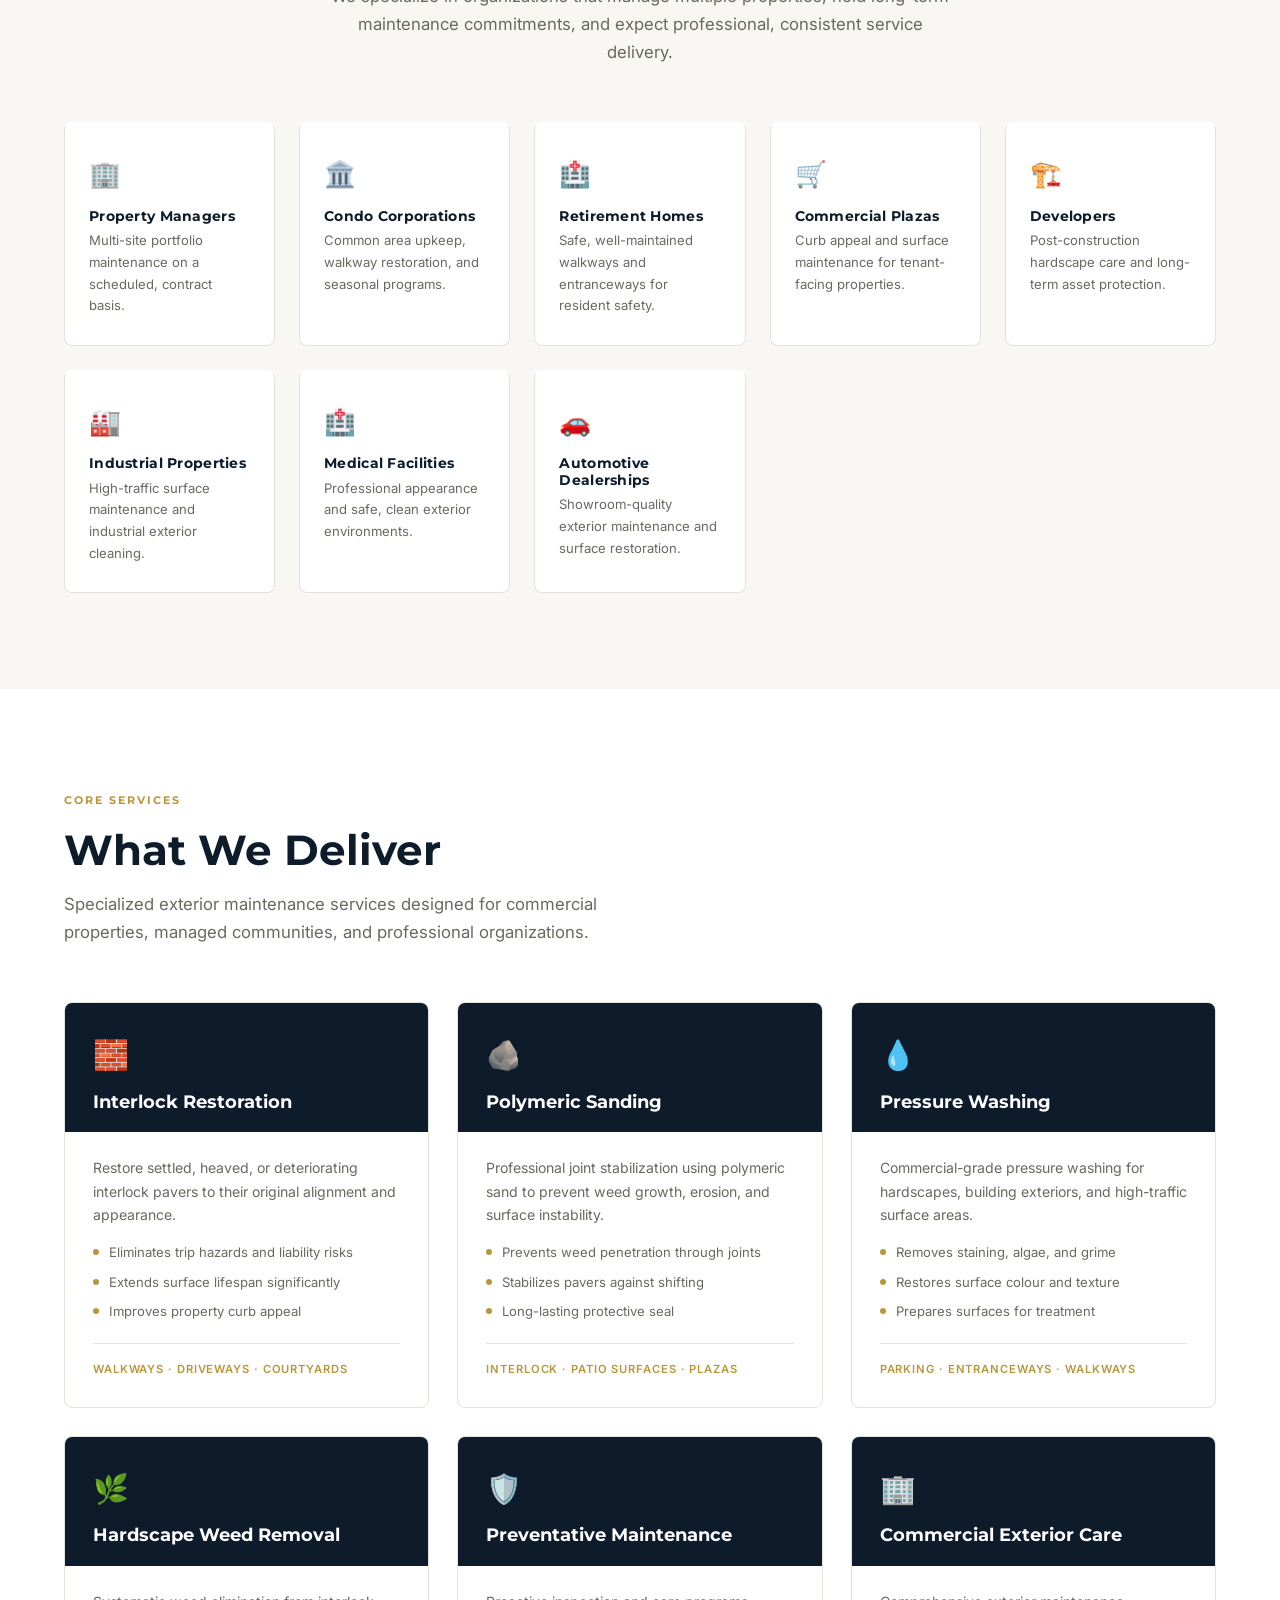
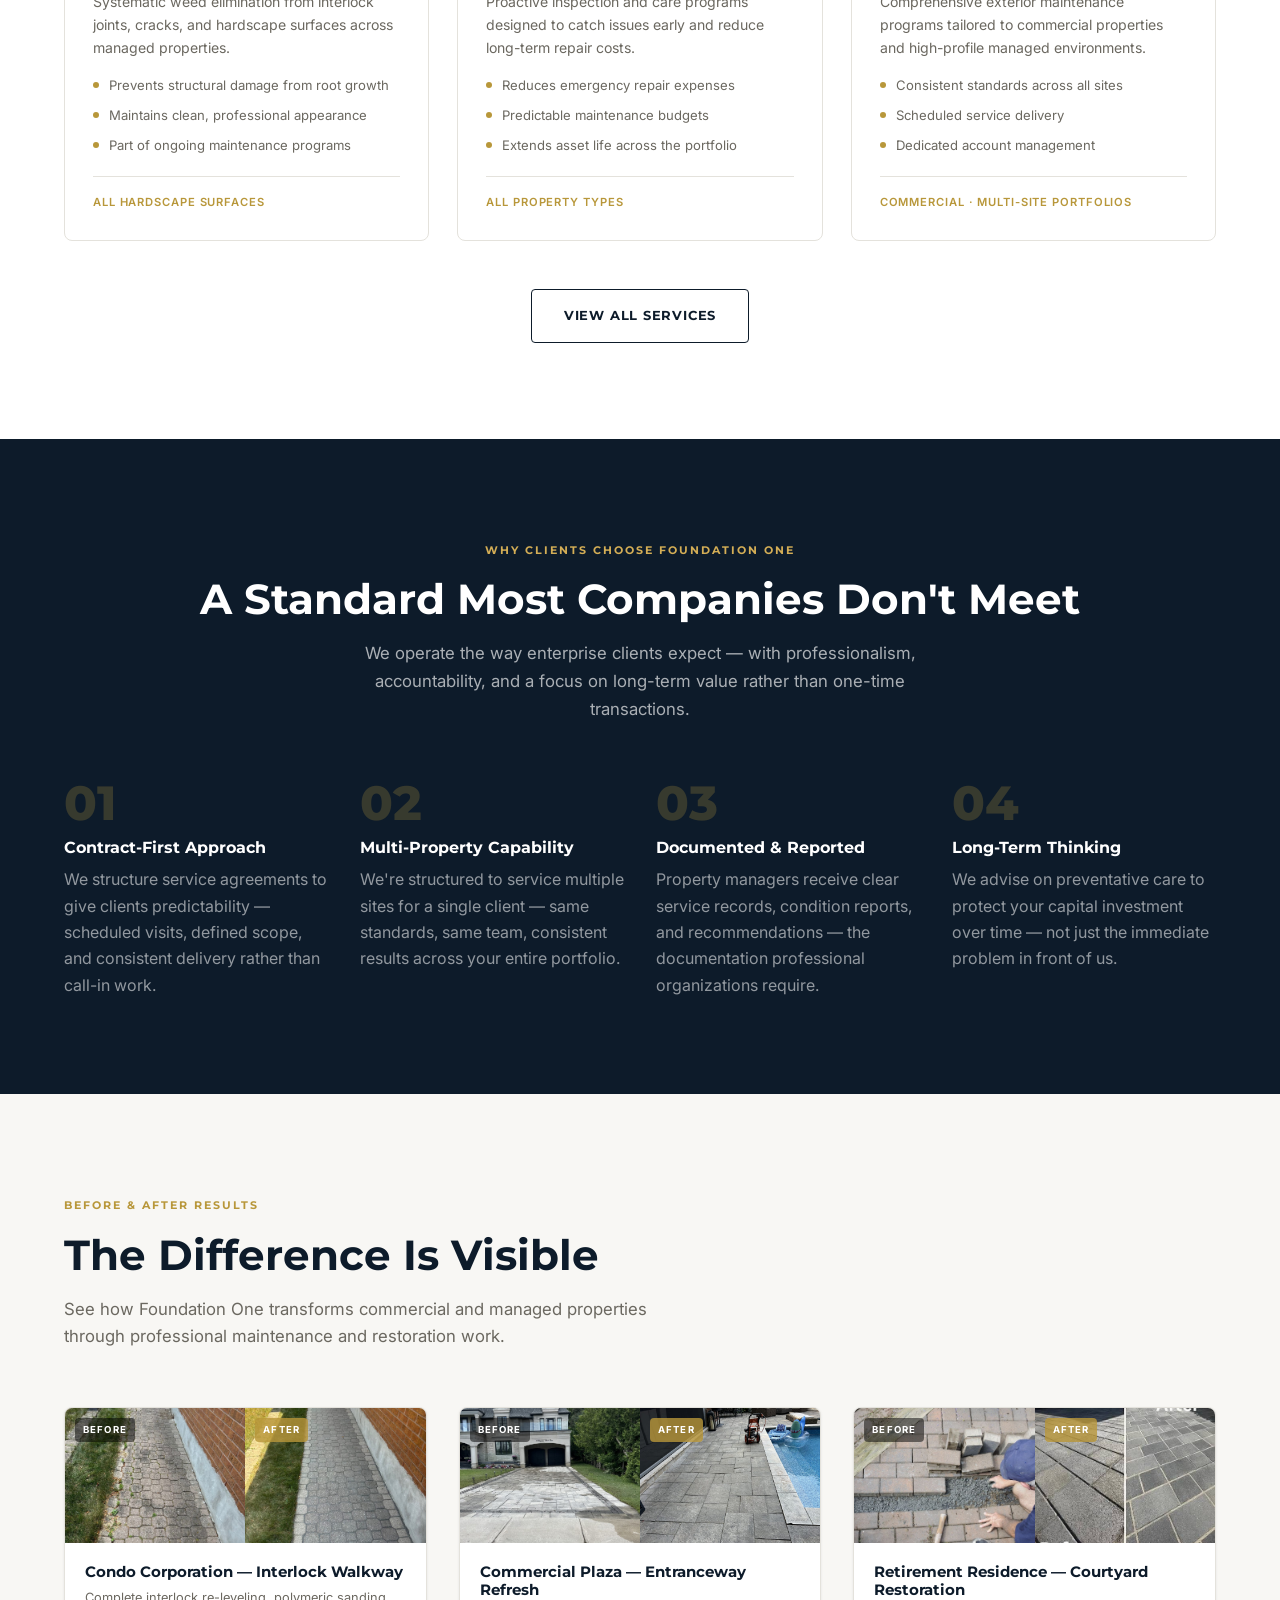
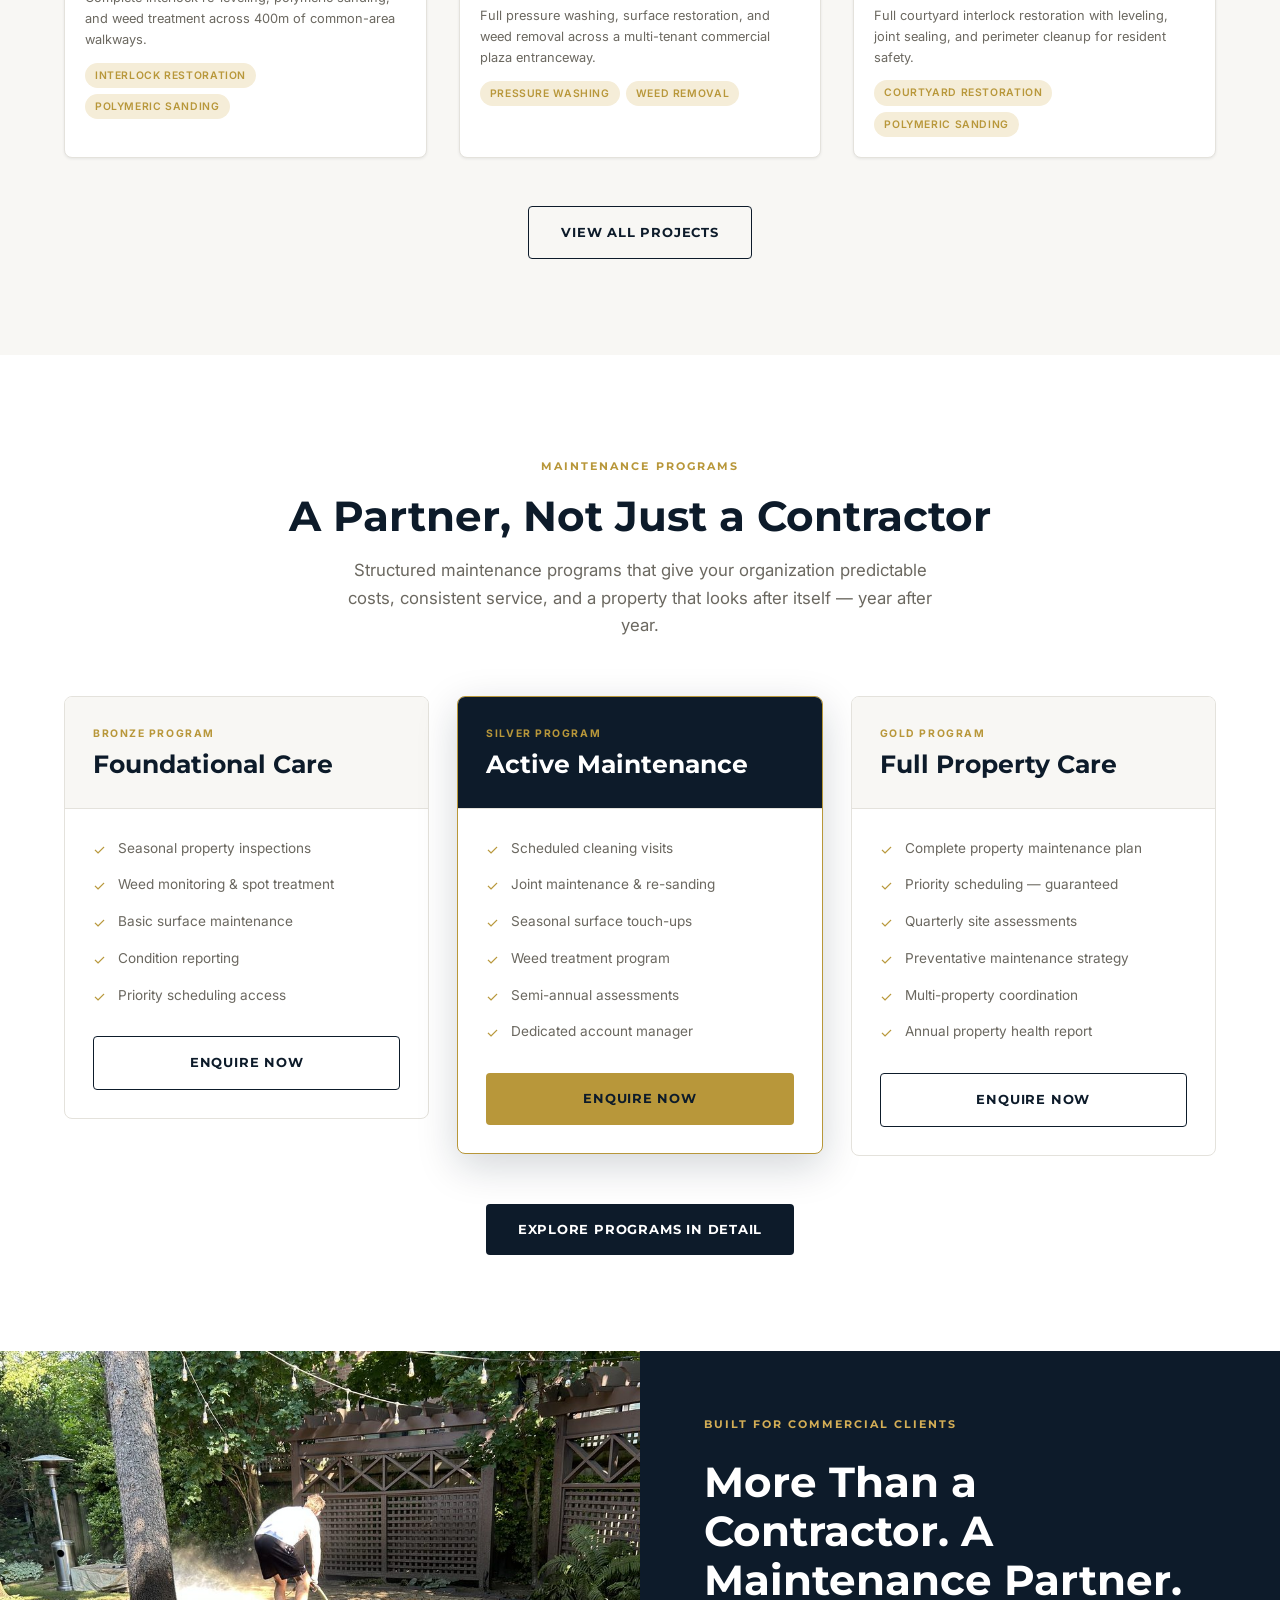
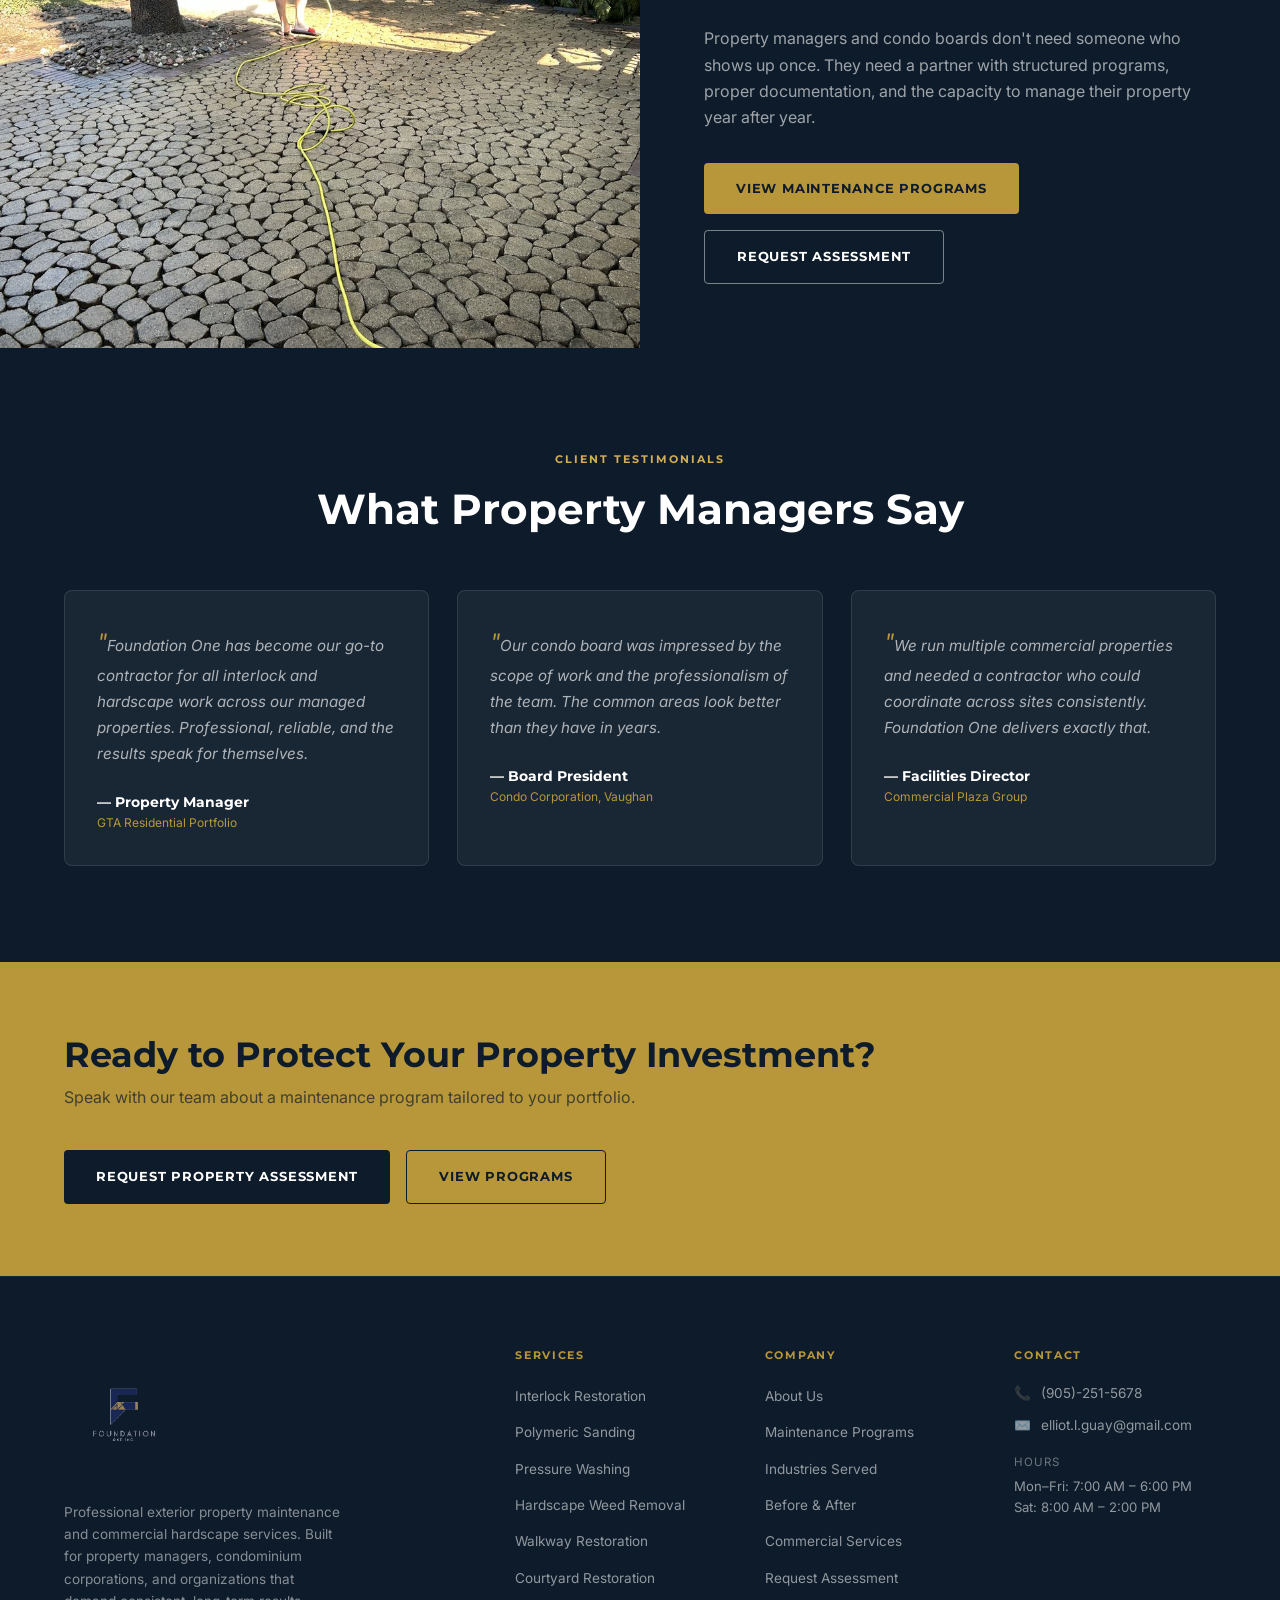
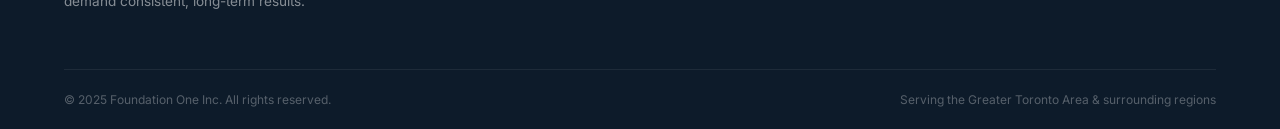
==== commit 40a522e4: "Picture and phone number" ====
--- a/index.html
+++ b/index.html
@@ -17,6 +17,7 @@
   ══════════════════════════════════════ -->
   <section class="hero">
     <div class="hero__bg"></div>
+    <div class="hero__photo-bg"></div>
     <div class="hero__grid-overlay"></div>
     <div class="hero__accent-bar"></div>
     <div class="container">
@@ -96,6 +97,24 @@
   </section>
 
   <!-- ══════════════════════════════════════
+       PHOTO STRIP — Work showcase
+  ══════════════════════════════════════ -->
+  <div class="photo-strip">
+    <div class="photo-strip__item">
+      <img src="assets/photos/courtyard-action.jpg" alt="Foundation One pressure washing in action" loading="lazy" />
+    </div>
+    <div class="photo-strip__item">
+      <img src="assets/photos/walkway-after.jpg" alt="Clean interlock walkway after polymeric sanding" loading="lazy" />
+    </div>
+    <div class="photo-strip__item">
+      <img src="assets/photos/poolside-pressurewash.jpg" alt="Poolside interlock pressure washing" loading="lazy" />
+    </div>
+    <div class="photo-strip__item">
+      <img src="assets/photos/driveway-before.jpg" alt="Large interlock driveway project" loading="lazy" />
+    </div>
+  </div>
+
+  <!-- ══════════════════════════════════════
        WHO WE SERVE
   ══════════════════════════════════════ -->
   <section class="section section--gray">
@@ -306,13 +325,13 @@
       <div class="ba-grid">
         <div class="ba-card reveal reveal-delay-1">
           <div class="ba-card__images">
-            <div class="ba-card__img ba-card__img--before">
+            <div class="ba-card__img ba-card__img--before" style="background:none; padding:0; overflow:hidden;">
               <span class="ba-label">Before</span>
-              [ Before Photo ]
-            </div>
-            <div class="ba-card__img ba-card__img--after">
+              <img src="assets/photos/walkway-before.jpg" alt="Before — weed-filled interlock walkway" style="width:100%;height:100%;object-fit:cover;display:block;" loading="lazy"/>
+            </div>
+            <div class="ba-card__img ba-card__img--after" style="background:none; padding:0; overflow:hidden;">
               <span class="ba-label ba-label--after">After</span>
-              [ After Photo ]
+              <img src="assets/photos/walkway-after.jpg" alt="After — clean polymeric sanded interlock walkway" style="width:100%;height:100%;object-fit:cover;display:block;" loading="lazy"/>
             </div>
           </div>
           <div class="ba-card__info">
@@ -326,13 +345,13 @@
         </div>
         <div class="ba-card reveal reveal-delay-2">
           <div class="ba-card__images">
-            <div class="ba-card__img ba-card__img--before">
+            <div class="ba-card__img ba-card__img--before" style="background:none; padding:0; overflow:hidden;">
               <span class="ba-label">Before</span>
-              [ Before Photo ]
-            </div>
-            <div class="ba-card__img ba-card__img--after">
+              <img src="assets/photos/steps-before.jpg" alt="Before — algae-covered stone steps and patio" style="width:100%;height:100%;object-fit:cover;display:block;" loading="lazy"/>
+            </div>
+            <div class="ba-card__img ba-card__img--after" style="background:none; padding:0; overflow:hidden;">
               <span class="ba-label ba-label--after">After</span>
-              [ After Photo ]
+              <img src="assets/photos/poolside-pressurewash.jpg" alt="After — clean pressure washed surface" style="width:100%;height:100%;object-fit:cover;display:block;" loading="lazy"/>
             </div>
           </div>
           <div class="ba-card__info">
@@ -346,13 +365,13 @@
         </div>
         <div class="ba-card reveal reveal-delay-3">
           <div class="ba-card__images">
-            <div class="ba-card__img ba-card__img--before">
+            <div class="ba-card__img ba-card__img--before" style="background:none; padding:0; overflow:hidden;">
               <span class="ba-label">Before</span>
-              [ Before Photo ]
-            </div>
-            <div class="ba-card__img ba-card__img--after">
+              <img src="assets/photos/driveway-before.jpg" alt="Before — dirty interlock driveway" style="width:100%;height:100%;object-fit:cover;display:block;" loading="lazy"/>
+            </div>
+            <div class="ba-card__img ba-card__img--after" style="background:none; padding:0; overflow:hidden;">
               <span class="ba-label ba-label--after">After</span>
-              [ After Photo ]
+              <img src="assets/photos/polysand-ba.jpg" alt="After — polymeric sanded clean driveway" style="width:100%;height:100%;object-fit:cover;display:block;" loading="lazy"/>
             </div>
           </div>
           <div class="ba-card__info">
@@ -446,6 +465,24 @@
   </section>
 
   <!-- ══════════════════════════════════════
+       SPLIT PHOTO + CTA
+  ══════════════════════════════════════ -->
+  <div class="split-section">
+    <div class="split-section__photo">
+      <img src="assets/photos/interlock-restore.jpg" alt="Interlock restoration work in progress" loading="lazy" />
+    </div>
+    <div class="split-section__content">
+      <span class="eyebrow" style="color:var(--gold-light);">Built for Commercial Clients</span>
+      <h2 style="color:var(--white); margin-top:8px; margin-bottom:20px;">More Than a Contractor. A Maintenance Partner.</h2>
+      <p style="color:rgba(255,255,255,0.6); margin-bottom:32px;">Property managers and condo boards don't need someone who shows up once. They need a partner with structured programs, proper documentation, and the capacity to manage their property year after year.</p>
+      <div style="display:flex; gap:16px; flex-wrap:wrap;">
+        <a href="programs.html" class="btn btn-primary">View Maintenance Programs</a>
+        <a href="contact.html" class="btn btn-outline">Request Assessment</a>
+      </div>
+    </div>
+  </div>
+
+  <!-- ══════════════════════════════════════
        TESTIMONIALS
   ══════════════════════════════════════ -->
   <section class="section section--dark">
--- a/css/style.css
+++ b/css/style.css
@@ -157,7 +157,7 @@
   display: flex;
   align-items: center;
   justify-content: space-between;
-  height: 72px;
+  height: 100px;
 }
 .navbar__logo {
   display: flex;
@@ -1089,3 +1089,133 @@
   .industries-grid { grid-template-columns: 1fr; }
   .serve-grid { grid-template-columns: 1fr 1fr; }
 }
+
+/* ============================================================
+   Photo Styles
+   All images via Unsplash CDN — swap src for your own photos
+   ============================================================ */
+
+/* Hero background photo */
+.hero__photo-bg {
+  position: absolute;
+  inset: 0;
+  background-image: url('assets/photos/courtyard-action.jpg');
+  background-size: cover;
+  background-position: center;
+  opacity: 0.08;
+}
+
+/* Service photo cards */
+.service-photo {
+  width: 100%;
+  aspect-ratio: 16/9;
+  object-fit: cover;
+  display: block;
+}
+
+/* Gallery / Results photos */
+.result-photo {
+  width: 100%;
+  height: 100%;
+  object-fit: cover;
+  display: block;
+  position: absolute;
+  inset: 0;
+}
+.result-img { position: relative; overflow: hidden; }
+
+/* About page photo */
+.about-photo {
+  width: 100%;
+  height: 100%;
+  object-fit: cover;
+  border-radius: var(--radius-lg);
+  display: block;
+}
+.about-photo-wrap {
+  border-radius: var(--radius-lg);
+  overflow: hidden;
+  aspect-ratio: 4/3;
+  position: relative;
+}
+.about-photo-wrap .about-visual__badge {
+  position: absolute;
+  bottom: 24px;
+  right: 24px;
+}
+
+/* Work showcase strip */
+.photo-strip {
+  display: grid;
+  grid-template-columns: repeat(4, 1fr);
+  gap: 4px;
+  margin-top: 0;
+}
+.photo-strip__item {
+  aspect-ratio: 1/1;
+  overflow: hidden;
+  position: relative;
+}
+.photo-strip__item img {
+  width: 100%;
+  height: 100%;
+  object-fit: cover;
+  transition: transform 0.4s ease;
+}
+.photo-strip__item:hover img { transform: scale(1.05); }
+
+/* Industry photo headers */
+.page-hero__photo {
+  position: absolute;
+  inset: 0;
+  object-fit: cover;
+  width: 100%;
+  height: 100%;
+  opacity: 0.12;
+}
+
+/* Testimonial / CTA photo sections */
+.split-section {
+  display: grid;
+  grid-template-columns: 1fr 1fr;
+  min-height: 480px;
+}
+.split-section__photo {
+  position: relative;
+  overflow: hidden;
+}
+.split-section__photo img {
+  width: 100%;
+  height: 100%;
+  object-fit: cover;
+  display: block;
+}
+.split-section__content {
+  background: var(--navy);
+  padding: 64px;
+  display: flex;
+  flex-direction: column;
+  justify-content: center;
+}
+
+@media (max-width: 768px) {
+  .photo-strip { grid-template-columns: repeat(2, 1fr); }
+  .split-section { grid-template-columns: 1fr; }
+  .split-section__photo { aspect-ratio: 16/9; }
+  .split-section__content { padding: 40px 24px; }
+}
+
+/* ── Real Logo ── */
+.navbar__logo-img {
+  height: 90px;
+  width: auto;
+  display: block;
+  transition: opacity 0.2s ease;
+}
+.navbar__logo-img:hover { opacity: 0.85; }
+
+/* Footer logo — larger */
+.footer__logo-img {
+  height: 120px;
+  margin-bottom: 16px;
+}
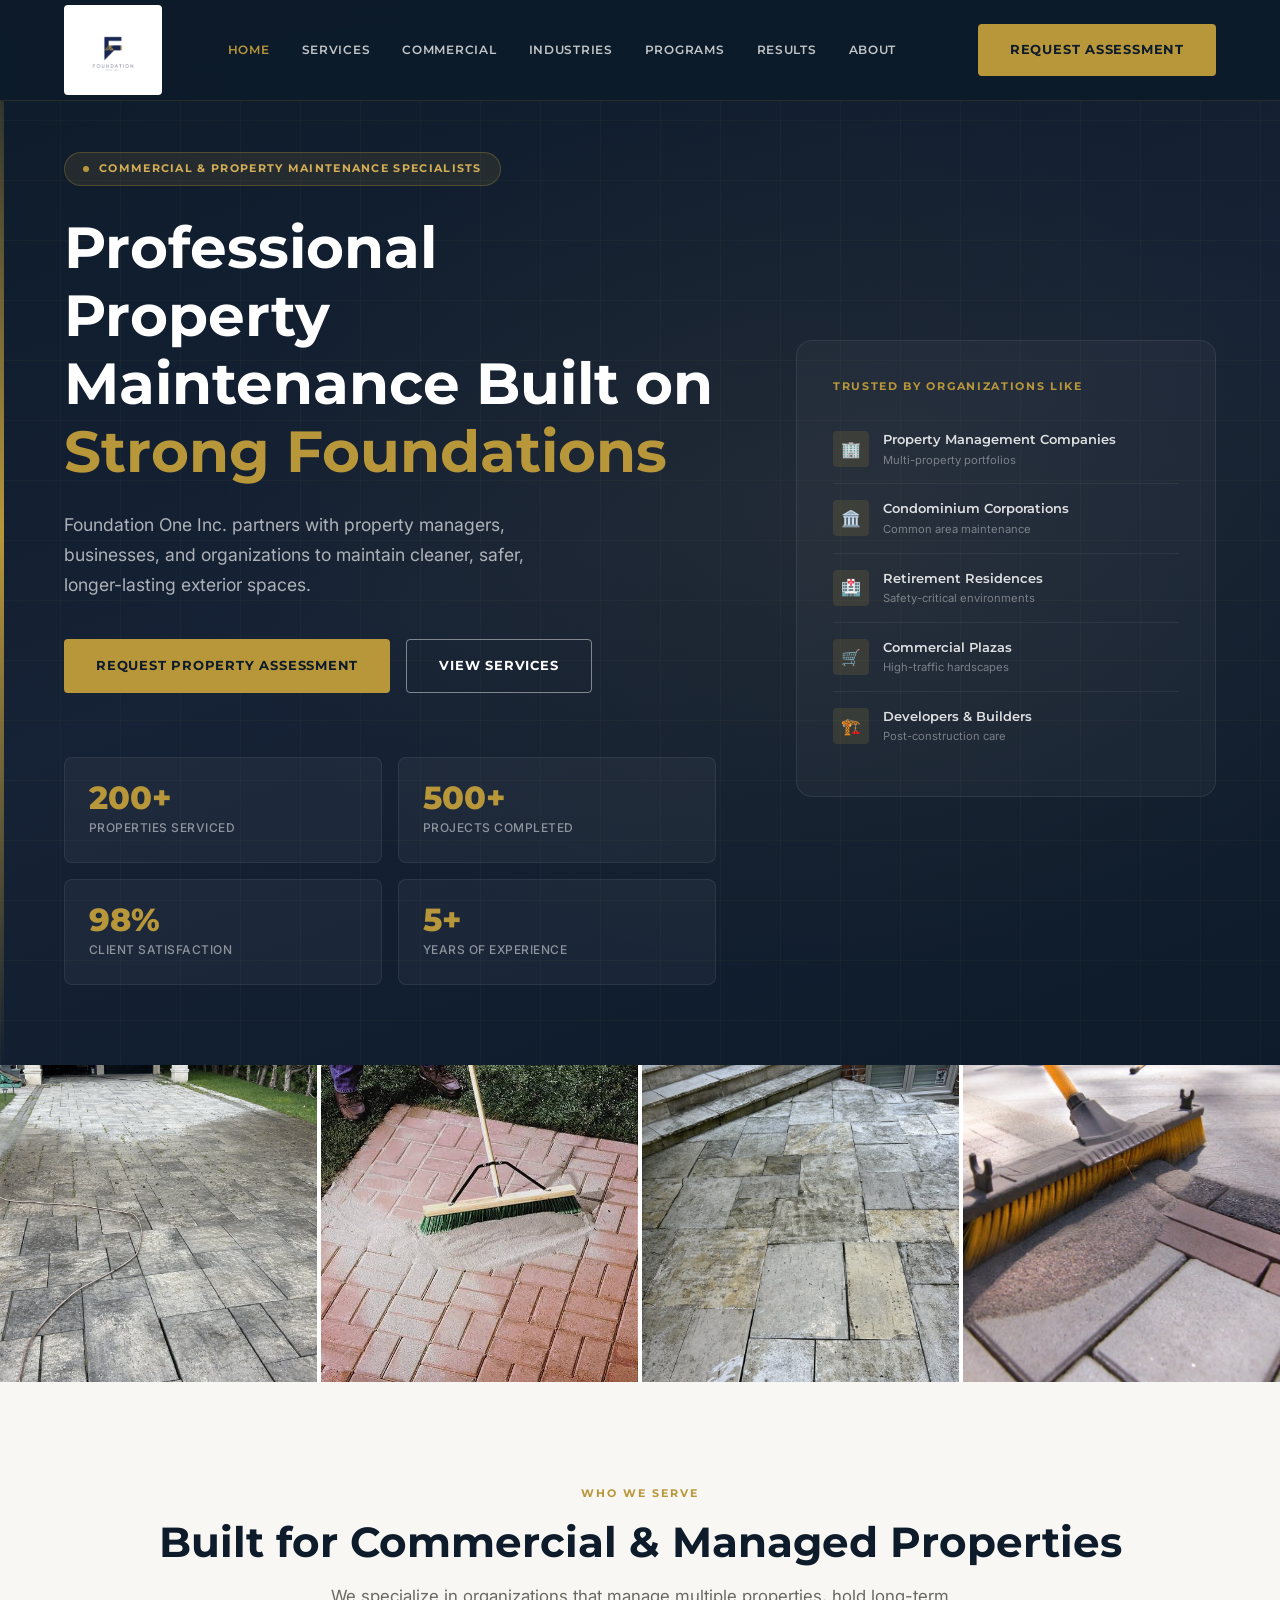
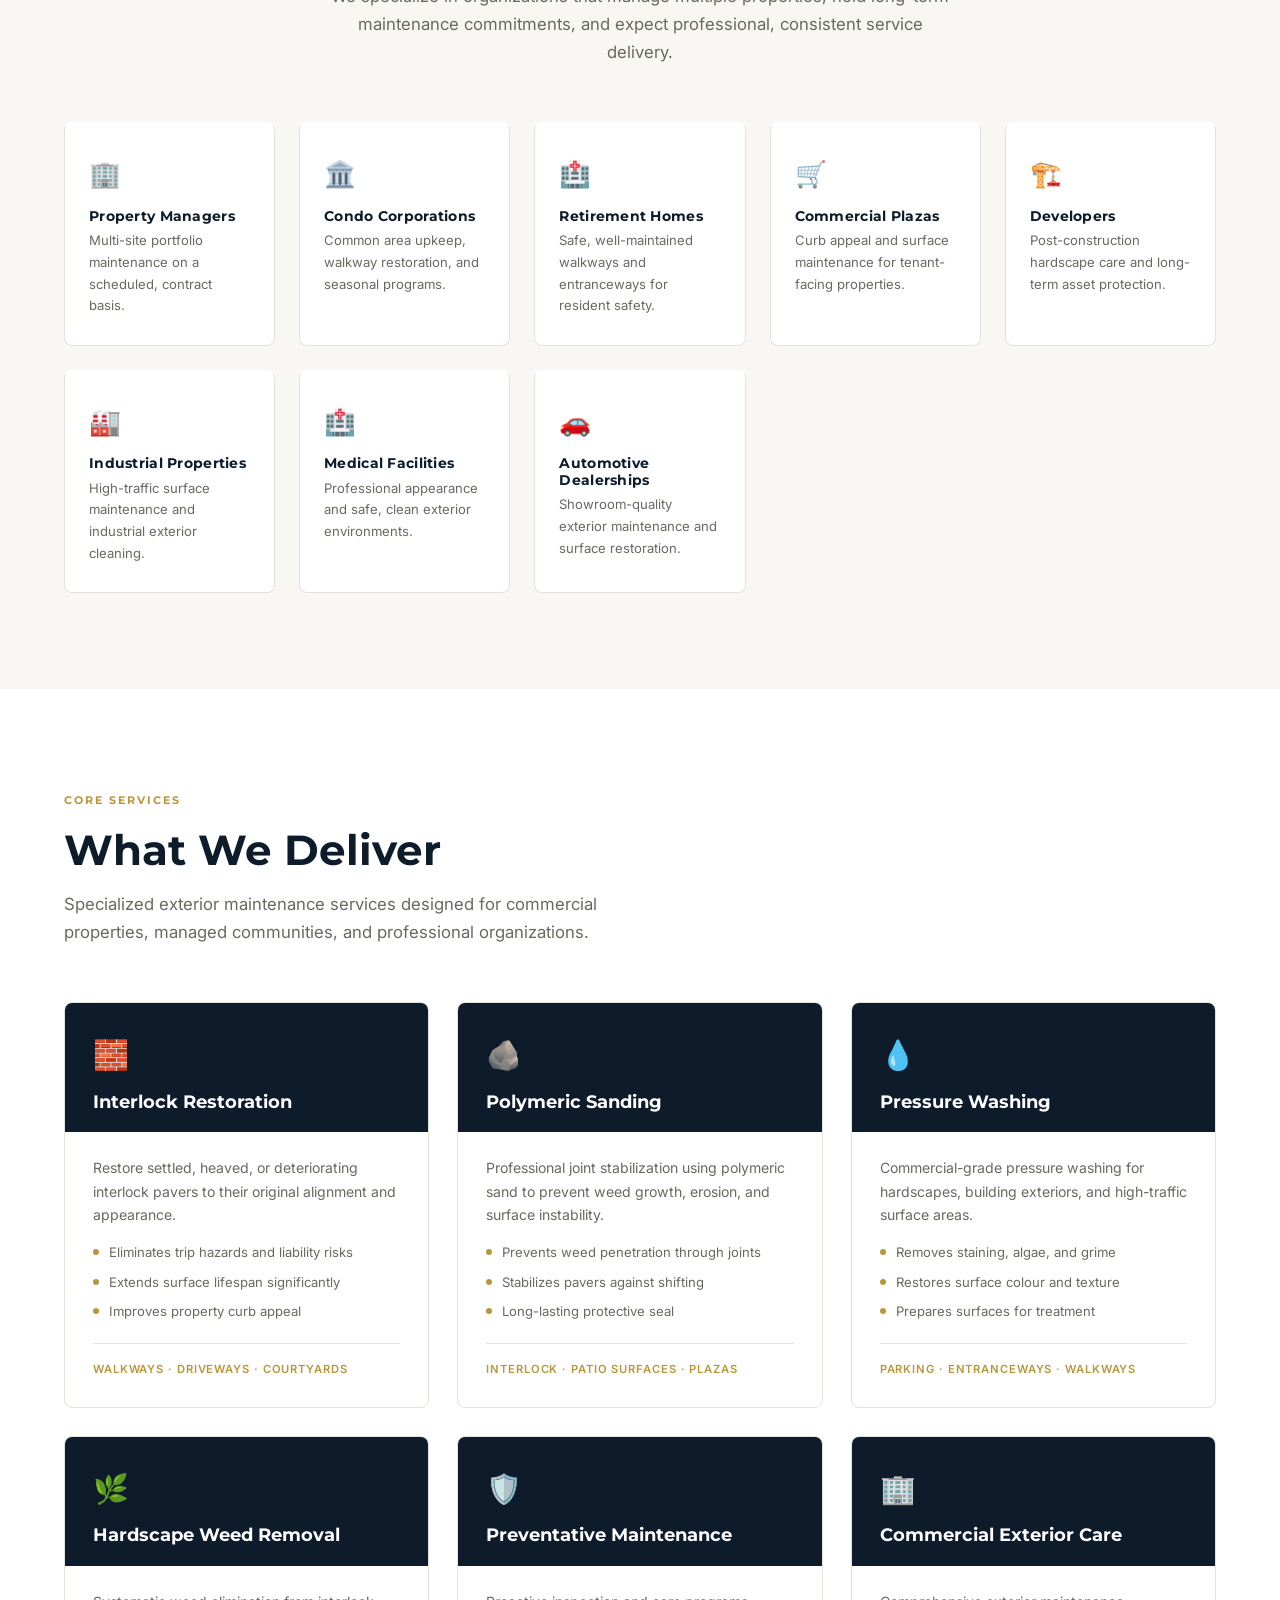
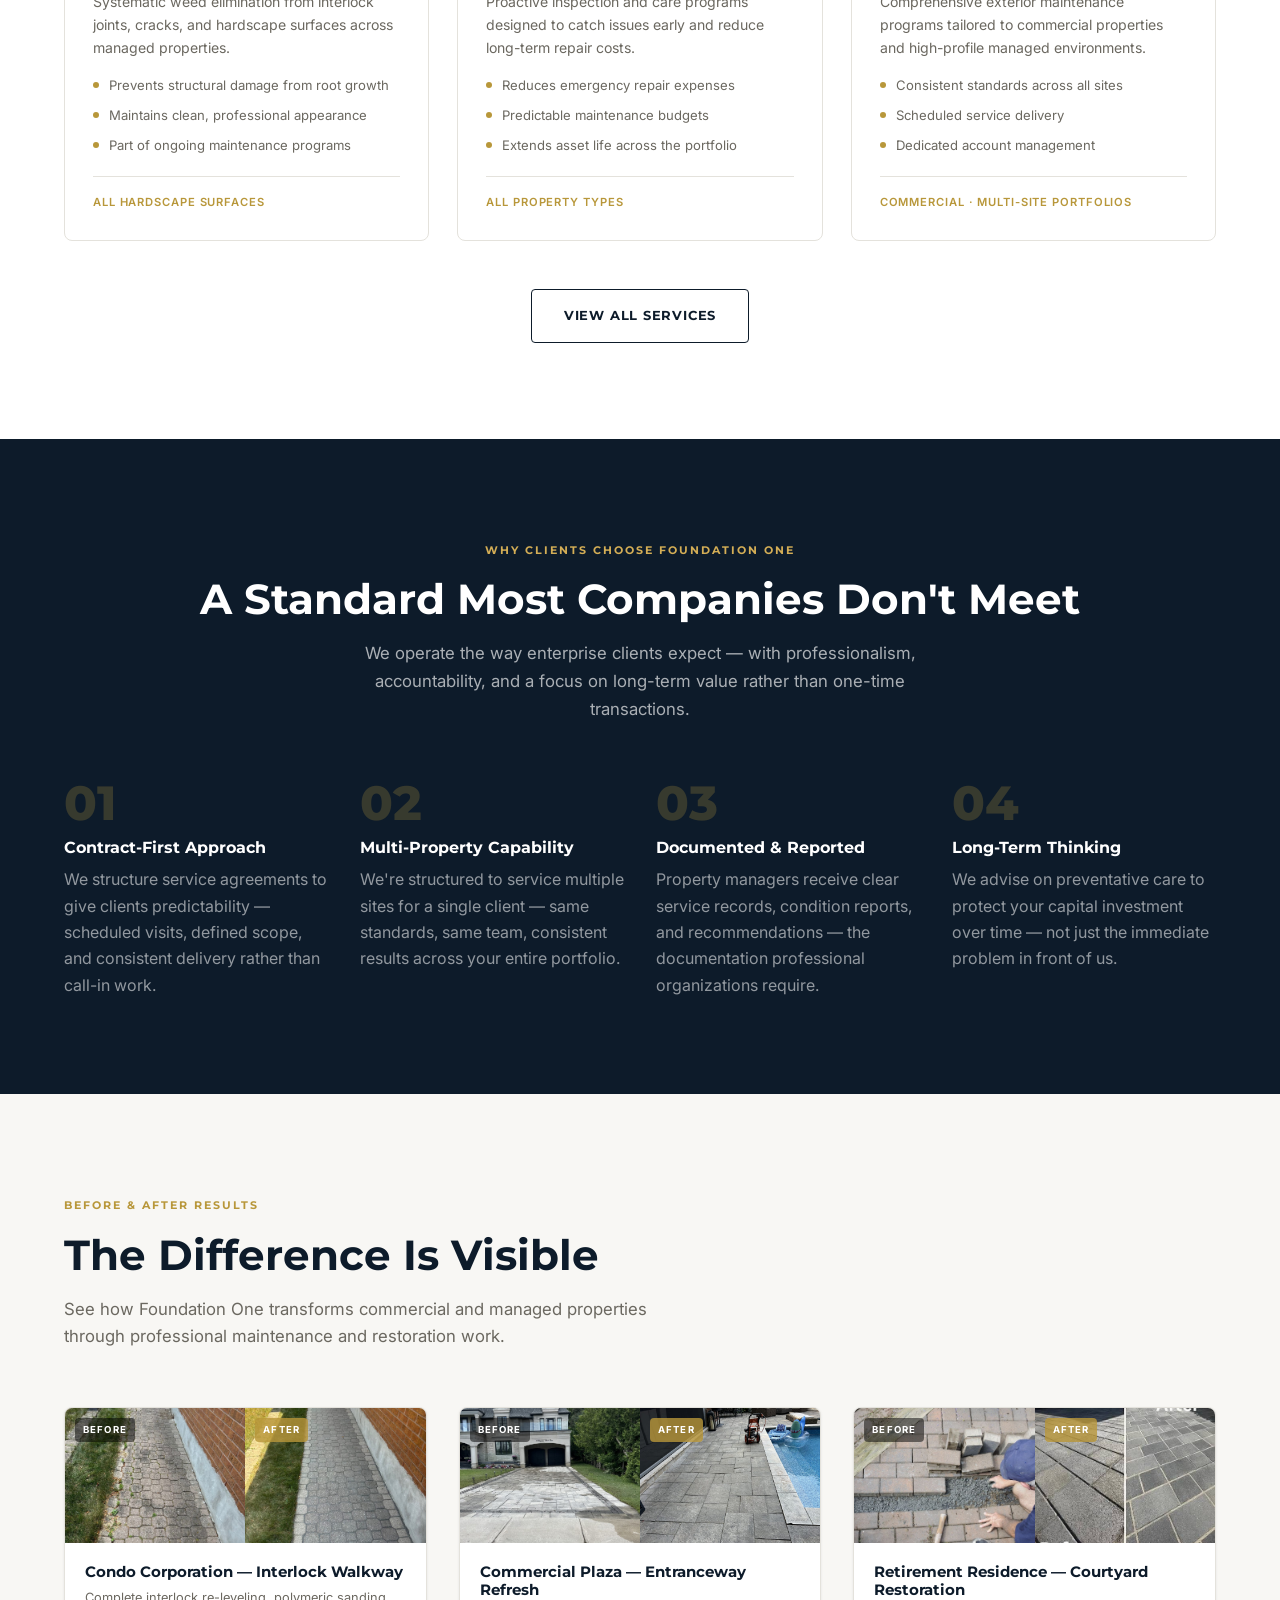
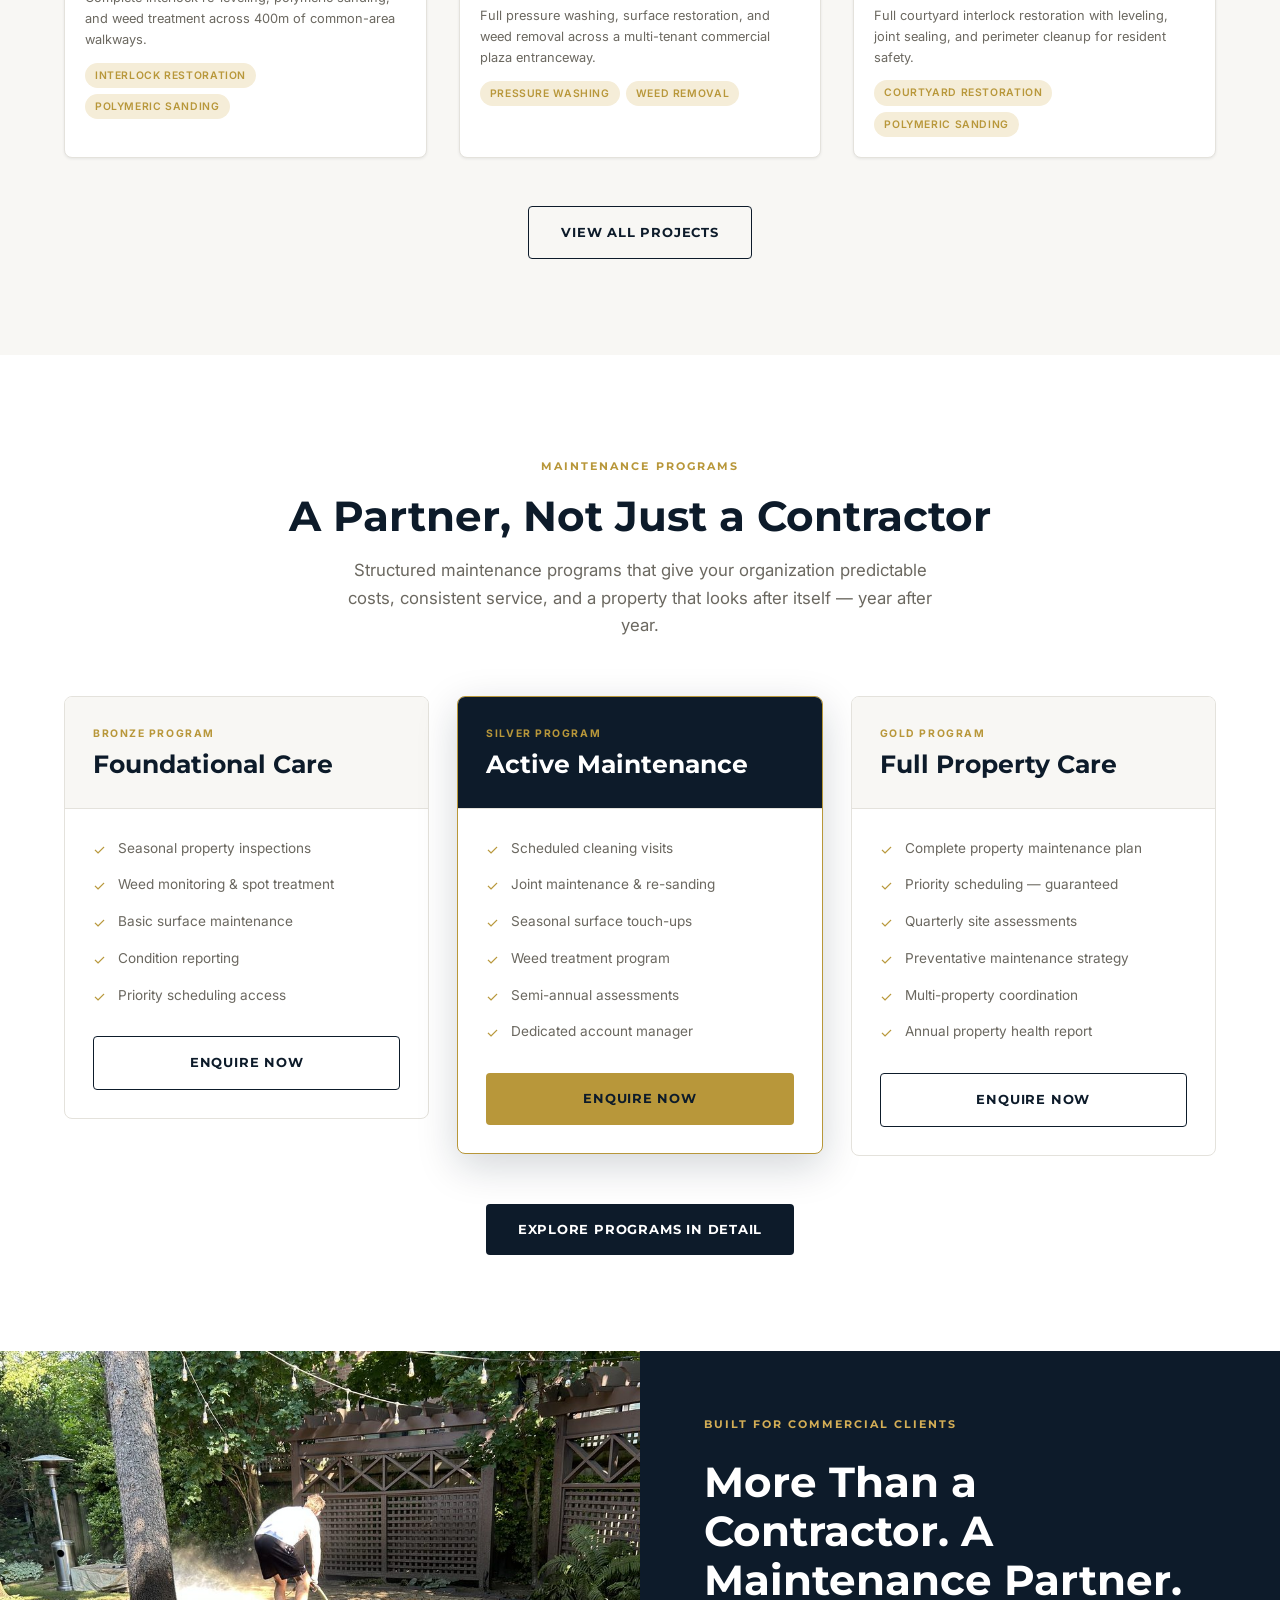
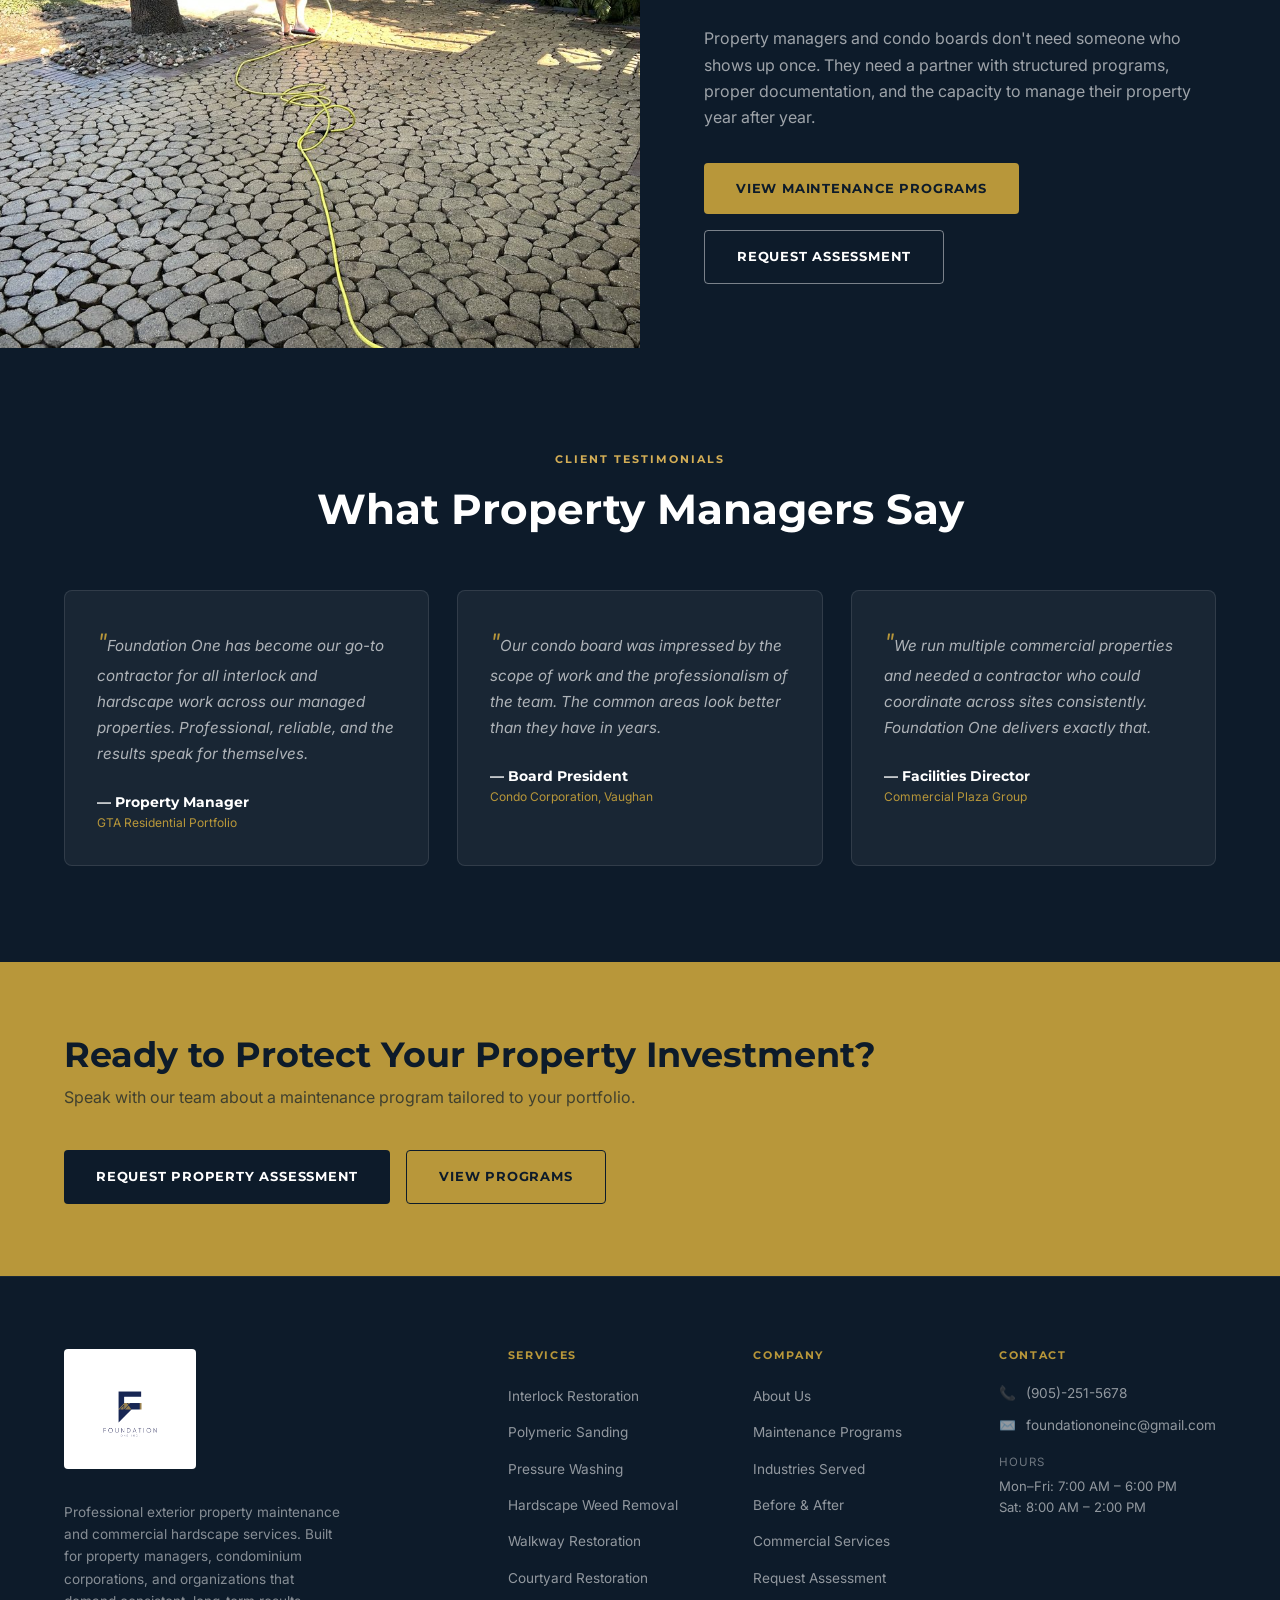
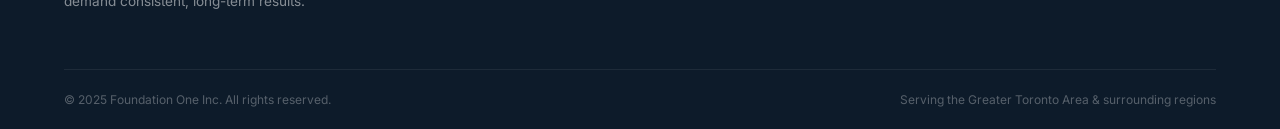
==== commit e61c55f6: "Photo change" ====
--- a/index.html
+++ b/index.html
@@ -104,13 +104,13 @@
       <img src="assets/photos/courtyard-action.jpg" alt="Foundation One pressure washing in action" loading="lazy" />
     </div>
     <div class="photo-strip__item">
-      <img src="assets/photos/walkway-after.jpg" alt="Clean interlock walkway after polymeric sanding" loading="lazy" />
+      <img src="assets/photos/polysand-sweep.jpg" alt="Pressure washing courtyard in action" loading="lazy" />
     </div>
     <div class="photo-strip__item">
-      <img src="assets/photos/poolside-pressurewash.jpg" alt="Poolside interlock pressure washing" loading="lazy" />
+      <img src="assets/photos/patio-dirty.jpg" alt="Polymeric sand being swept into interlock joints" loading="lazy" />
     </div>
     <div class="photo-strip__item">
-      <img src="assets/photos/driveway-before.jpg" alt="Large interlock driveway project" loading="lazy" />
+      <img src="assets/photos/polysand-brush.jpg" alt="Commercial stepping stone pathway" loading="lazy" />
     </div>
   </div>
 
--- a/css/style.css
+++ b/css/style.css
@@ -1211,6 +1211,9 @@
   width: auto;
   display: block;
   transition: opacity 0.2s ease;
+  background: var(--white);
+  border-radius: var(--radius-sm);
+  padding: 6px 10px;
 }
 .navbar__logo-img:hover { opacity: 0.85; }
 
@@ -1218,4 +1221,7 @@
 .footer__logo-img {
   height: 120px;
   margin-bottom: 16px;
-}
+  background: var(--white);
+  border-radius: var(--radius-sm);
+  padding: 8px 14px;
+}
